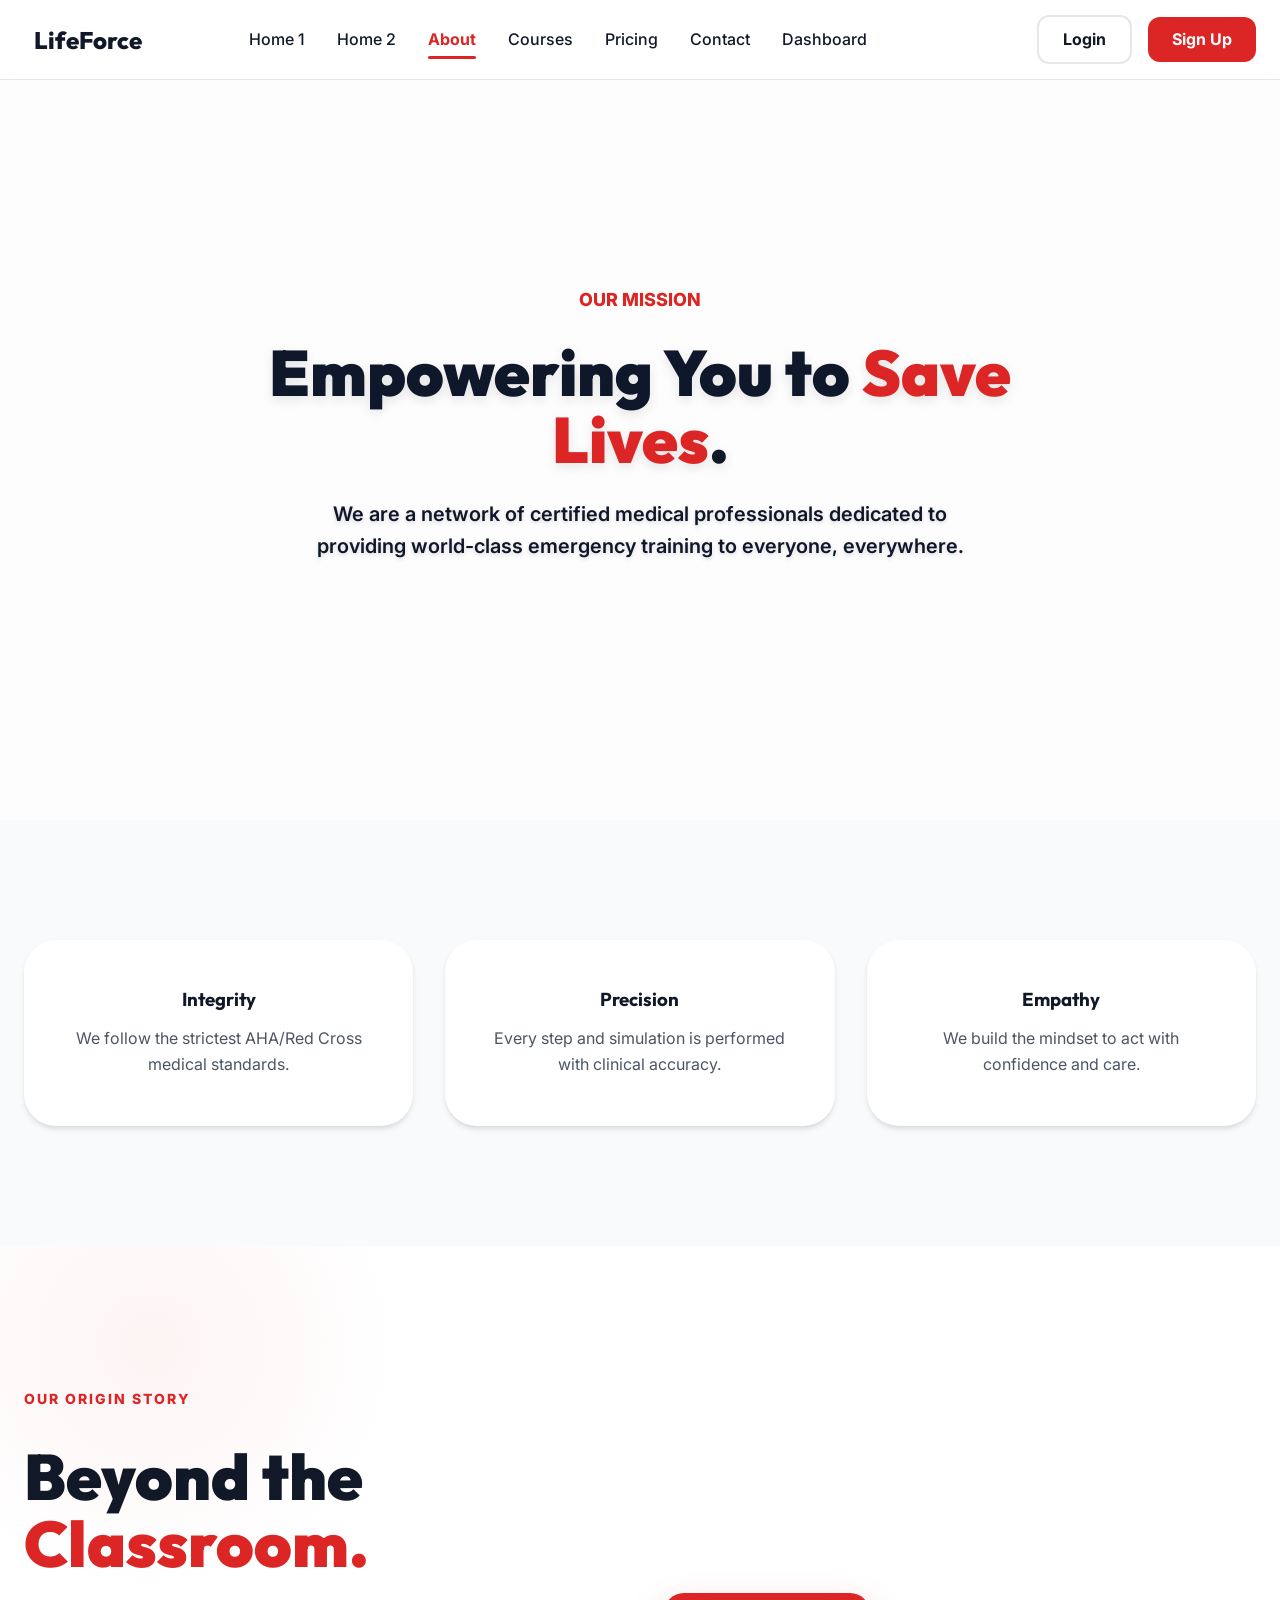
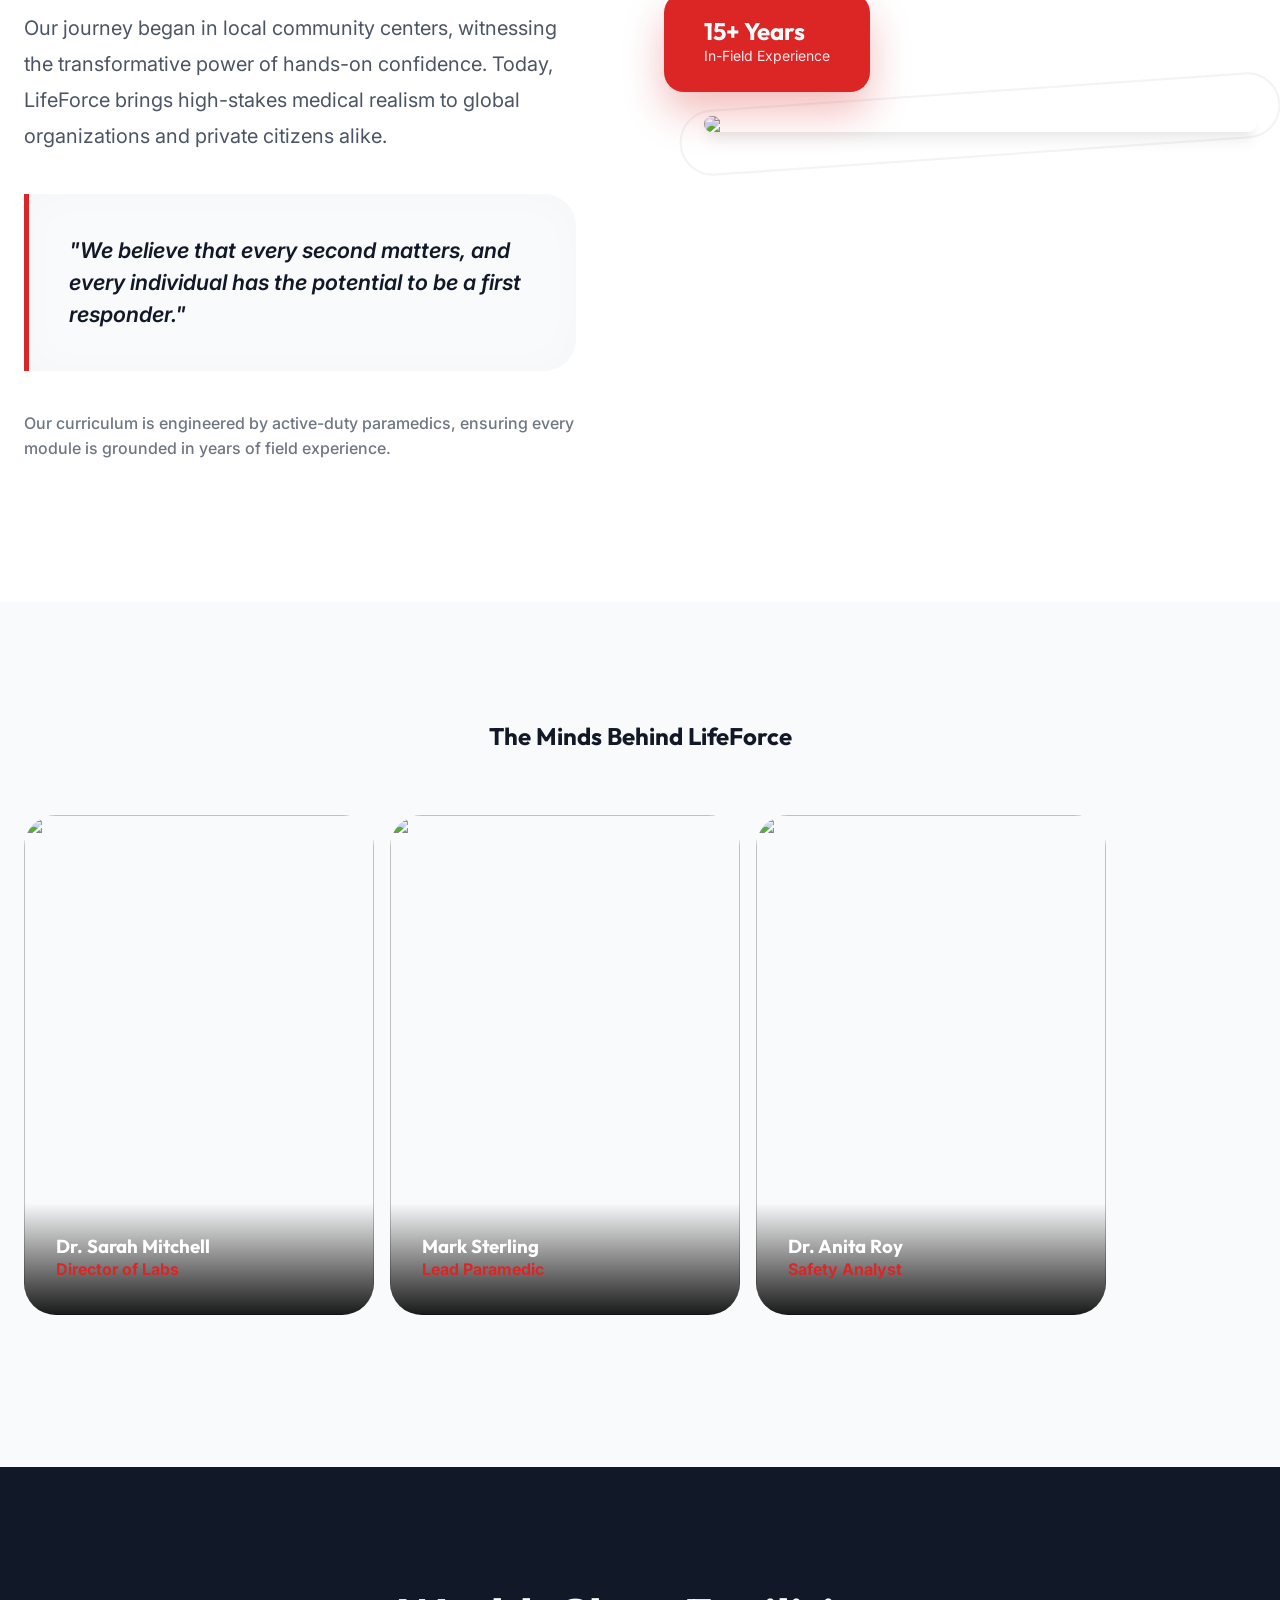
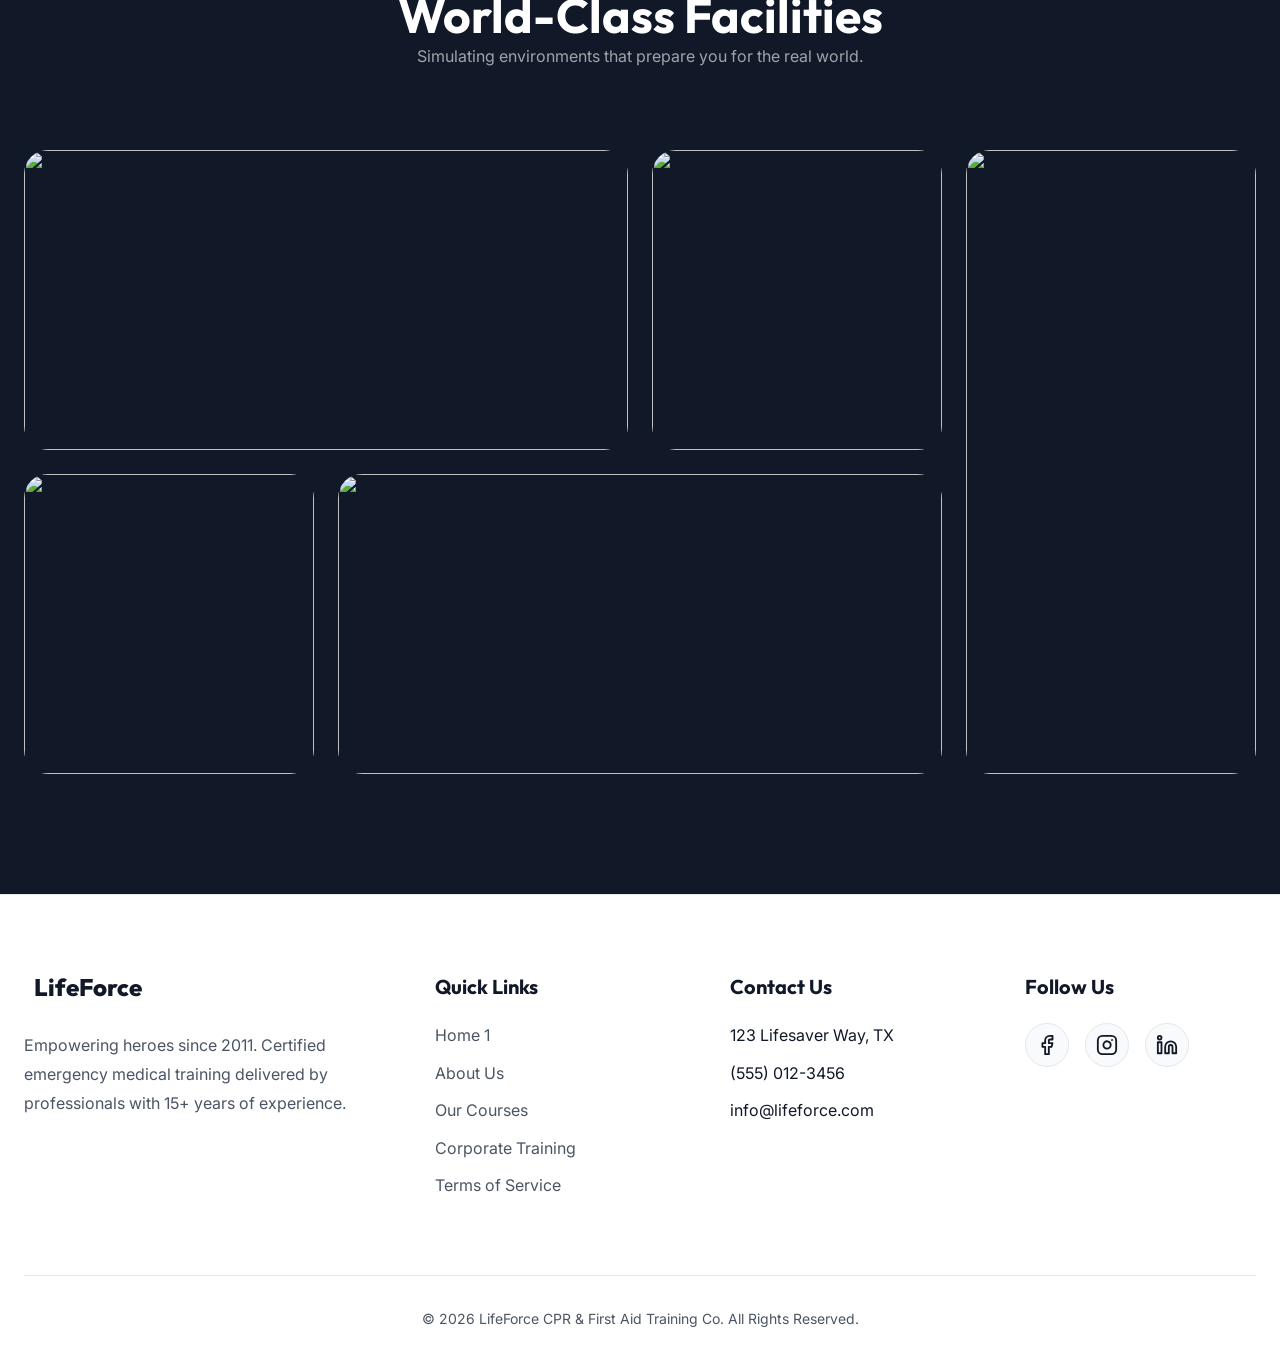
==== about.html @ 55107bcf "logo" ====
<!DOCTYPE html>
<html lang="en">

<head>
    <meta charset="UTF-8">
    <meta name="viewport" content="width=device-width, initial-scale=1.0">
    <title>About Us | LifeForce CPR & First Aid Training</title>
    <meta name="description"
        content="Learn about our mission to provide certified life-saving skills. Meet our professional instructors and explore our state-of-the-art facilities.">
    <link rel="stylesheet" href="style.css">
    <script src="https://unpkg.com/lucide@latest/dist/umd/lucide.js"></script>
</head>

<body>

    <!-- Header -->
    <header>
        <div class="container flex items-center justify-between" style="height: 100%;">
            <div class="logo"><i data-lucide="heart-pulse"></i><span>LifeForce</span></div>
            <nav>
                <ul>
                    <li><a href="index.html">Home 1</a></li>
                    <li><a href="home2.html">Home 2</a></li>
                    <li><a href="about.html" class="active">About</a></li>
                    <li><a href="courses.html">Courses</a></li>
                    <li><a href="pricing.html">Pricing</a></li>
                    <li><a href="contact.html">Contact</a></li>
                    <li><a href="dashboard.html">Dashboard</a></li>
                </ul>
            </nav>
            <div class="header-ctas">
                <button class="icon-btn" id="theme-toggle"><i data-lucide="sun" id="sun-icon"></i><i data-lucide="moon"
                        id="moon-icon" style="display:none;"></i></button>
                <button class="icon-btn" id="rtl-toggle"><i data-lucide="languages"></i></button>
                <a href="login.html" class="btn btn-secondary">Login</a>
                <a href="signup.html" class="btn btn-primary">Sign Up</a>
                <button class="mobile-nav-toggle" id="mobile-nav-toggle">
                    <i data-lucide="menu"></i>
                </button>
            </div>

            <!-- Mobile Navigation Menu -->
            <div class="menu-overlay" id="menu-overlay"></div>
            <div class="nav-menu" id="nav-menu">
                <div class="logo" style="margin-bottom: 2.5rem;">
                    <i data-lucide="heart-pulse"></i>
                    <span>LifeForce</span>
                </div>
                <ul>
                    <li><a href="index.html">Home 1</a></li>
                    <li><a href="home2.html">Home 2</a></li>
                    <li><a href="about.html" class="active">About</a></li>
                    <li><a href="courses.html">Courses</a></li>
                    <li><a href="pricing.html">Pricing</a></li>
                    <li><a href="contact.html">Contact</a></li>
                    <li><a href="dashboard.html">Dashboard</a></li>
                </ul>
                <div class="mobile-ctas">
                    <a href="login.html" class="btn btn-secondary">Login</a>
                    <a href="signup.html" class="btn btn-primary">Sign Up</a>
                </div>
            </div>
        </div>
    </header>

    <main>
        <!-- Section 1: Hero with Background -->
        <section class="hero" id="hero"
            style="background-image: url('https://images.unsplash.com/photo-1579684385127-1ef15d508118?q=80&w=1600&auto=format&fit=crop');">
            <div class="hero-overlay"></div>
            <div class="container">
                <div class="hero-content reveal-left">
                    <span style="color: var(--primary); font-weight: 800; font-size: 1.125rem;">OUR MISSION</span>
                    <h1 style="font-size: 4rem; margin: 1.5rem 0; font-weight: 900;">Empowering You to <span
                            style="color: var(--primary);">Save Lives</span>.</h1>
                    <p style="max-width: 700px; font-size: 1.25rem;">We are a network of certified medical professionals
                        dedicated to providing world-class emergency training to everyone, everywhere.</p>
                </div>
            </div>
        </section>

        <!-- Section 2: Floating Values -->
        <section class="about-values"
            style="padding: 120px 0; background: var(--bg-page); margin-top: -80px; position: relative; z-index: 20;">
            <div class="container reveal-pop">
                <div class="grid" style="grid-template-columns: repeat(3, 1fr); gap: 2rem;">
                    <div
                        style="background: var(--bg-card); padding: 3rem; border-radius: 32px; box-shadow: var(--shadow); text-align: center;">
                        <i data-lucide="shield-check" size="48"
                            style="color: var(--primary); margin-bottom: 1.5rem;"></i>
                        <h3>Integrity</h3>
                        <p style="color: var(--text-secondary); margin-top: 1rem;">We follow the strictest AHA/Red Cross
                            medical standards.</p>
                    </div>
                    <div
                        style="background: var(--bg-card); padding: 3rem; border-radius: 32px; box-shadow: var(--shadow); text-align: center;">
                        <i data-lucide="zap" size="48" style="color: var(--primary); margin-bottom: 1.5rem;"></i>
                        <h3>Precision</h3>
                        <p style="color: var(--text-secondary); margin-top: 1rem;">Every step and simulation is
                            performed with clinical accuracy.</p>
                    </div>
                    <div
                        style="background: var(--bg-card); padding: 3rem; border-radius: 32px; box-shadow: var(--shadow); text-align: center;">
                        <i data-lucide="heart" size="48" style="color: var(--primary); margin-bottom: 1.5rem;"></i>
                        <h3>Empathy</h3>
                        <p style="color: var(--text-secondary); margin-top: 1rem;">We build the mindset to act with
                            confidence and care.</p>
                    </div>
                </div>
            </div>
        </section>

        <!-- Section 3: Split Narrative -->
        <section class="narrative"
            style="padding: 140px 0; background: var(--bg-card); position: relative; overflow: hidden;">
            <!-- Subtle background depth element -->
            <div
                style="position: absolute; top: -150px; left: -100px; width: 500px; height: 500px; background: radial-gradient(circle, rgba(220, 38, 38, 0.05) 0%, transparent 70%); border-radius: 50%; z-index: 1;">
            </div>

            <div class="container" style="position: relative; z-index: 2;">
                <div class="grid items-center"
                    style="grid-template-columns: repeat(auto-fit, minmax(400px, 1fr)); gap: 8rem;">
                    <!-- Content Side -->
                    <div class="reveal-left">
                        <span
                            style="color: var(--primary); font-weight: 800; text-transform: uppercase; letter-spacing: 2px; font-size: 0.875rem;">Our
                            Origin Story</span>
                        <h2 style="font-size: 4rem; margin: 2rem 0; line-height: 1.05; font-weight: 900;">Beyond the
                            <br> <span style="color: var(--primary);">Classroom.</span>
                        </h2>
                        <p
                            style="font-size: 1.25rem; color: var(--text-secondary); margin-bottom: 2.5rem; line-height: 1.8;">
                            Our journey began in local community centers, witnessing the transformative power of
                            hands-on confidence. Today, LifeForce brings high-stakes medical realism to global
                            organizations and private citizens alike.</p>

                        <!-- Highlighted Statement -->
                        <div
                            style="border-left: 5px solid var(--primary); padding: 2.5rem; background: var(--bg-page); border-radius: 0 32px 32px 0; margin-bottom: 2.5rem; box-shadow: inset 0 0 40px rgba(0,0,0,0.02);">
                            <p
                                style="font-style: italic; font-size: 1.35rem; font-weight: 600; line-height: 1.5; color: var(--text-primary);">
                                "We believe that every second matters, and every individual has the potential to be a
                                first responder."</p>
                        </div>

                        <p style="color: var(--text-secondary); opacity: 0.8; font-weight: 500;">Our curriculum is
                            engineered by active-duty paramedics, ensuring every module is grounded in years of field
                            experience.</p>
                    </div>

                    <!-- Image Side -->
                    <div class="reveal-right" style="position: relative;">
                        <!-- Graphical depth element -->
                        <div
                            style="position: absolute; inset: -25px; border: 2px solid var(--border); border-radius: 50px; transform: rotate(-4deg); z-index: 1; opacity: 0.5;">
                        </div>
                        <div
                            style="position: relative; z-index: 2; border-radius: 40px; overflow: hidden; box-shadow: var(--shadow-lg);">
                            <img src="https://images.pexels.com/photos/33317473/pexels-photo-33317473.jpeg"
                                style="width: 100%; display: block; filter: saturate(1.1);">
                        </div>
                        <!-- Micro Interaction Element -->
                        <div style="position: absolute; bottom: 40px; left: -40px; background: var(--primary); color: white; padding: 1.5rem 2.5rem; border-radius: 20px; box-shadow: 0 20px 40px rgba(220, 38, 38, 0.3); z-index: 3;"
                            class="reveal-pop">
                            <h4 style="margin: 0; font-size: 1.5rem;">15+ Years</h4>
                            <p style="margin: 0; font-size: 0.875rem; opacity: 0.9;">In-Field Experience</p>
                        </div>
                    </div>
                </div>
            </div>
        </section>

        <!-- Section 4: Vertical Instructor Profile (Slide Layout) -->
        <section class="team-slide" style="padding: 120px 0; overflow: hidden; background: var(--bg-page);">
            <div class="container">
                <h2 style="margin-bottom: 4rem; text-align: center;">The Minds Behind LifeForce</h2>
                <div class="flex gap-4 reveal-pop"
                    style="overflow-x: auto; padding-bottom: 2rem; scroll-snap-type: x mandatory;">
                    <div
                        style="min-width: 350px; scroll-snap-align: start; position: relative; border-radius: 32px; overflow: hidden; height: 500px;">
                        <img src="https://images.pexels.com/photos/32160037/pexels-photo-32160037.jpeg"
                            style="width: 100%; height: 100%; object-fit: cover;">
                        <div
                            style="position: absolute; bottom: 0; width: 100%; padding: 2rem; background: linear-gradient(transparent, rgba(0,0,0,0.9)); color: white;">
                            <h3 style="margin: 0;">Dr. Sarah Mitchell</h3>
                            <p style="color: var(--primary); font-weight: 700;">Director of Labs</p>
                        </div>
                    </div>
                    <div
                        style="min-width: 350px; scroll-snap-align: start; position: relative; border-radius: 32px; overflow: hidden; height: 500px;">
                        <img src="https://images.unsplash.com/photo-1594824476967-48c8b964273f?q=80&w=600&auto=format&fit=crop"
                            style="width: 100%; height: 100%; object-fit: cover;">
                        <div
                            style="position: absolute; bottom: 0; width: 100%; padding: 2rem; background: linear-gradient(transparent, rgba(0,0,0,0.9)); color: white;">
                            <h3 style="margin: 0;">Mark Sterling</h3>
                            <p style="color: var(--primary); font-weight: 700;">Lead Paramedic</p>
                        </div>
                    </div>
                    <div
                        style="min-width: 350px; scroll-snap-align: start; position: relative; border-radius: 32px; overflow: hidden; height: 500px;">
                        <img src="https://images.pexels.com/photos/36665076/pexels-photo-36665076.jpeg"
                            style="width: 100%; height: 100%; object-fit: cover;">
                        <div
                            style="position: absolute; bottom: 0; width: 100%; padding: 2rem; background: linear-gradient(transparent, rgba(0,0,0,0.9)); color: white;">
                            <h3 style="margin: 0;">Dr. Anita Roy</h3>
                            <p style="color: var(--primary); font-weight: 700;">Safety Analyst</p>
                        </div>
                    </div>
                </div>
            </div>
        </section>

        <!-- Section 5: Mosaic Facility Layout -->
        <section class="mosaic-gallery" style="background: var(--bg-dark); color: white; padding: 120px 0;">
            <div class="container reveal">
                <div style="text-align: center; margin-bottom: 5rem;">
                    <h2 style="font-size: 3rem;">World-Class Facilities</h2>
                    <p style="opacity: 0.6;">Simulating environments that prepare you for the real world.</p>
                </div>
                <div
                    style="display: grid; grid-template-columns: repeat(4, 1fr); grid-template-rows: repeat(2, 300px); gap: 1.5rem;">
                    <div class="reveal-left" style="grid-column: span 2; border-radius: 24px; overflow: hidden;"><img
                            src="https://images.pexels.com/photos/8460235/pexels-photo-8460235.jpeg"
                            style="width:100%; height:100%; object-fit: cover;"></div>
                    <div class="reveal-pop" style="border-radius: 24px; overflow: hidden;"><img
                            src="https://images.unsplash.com/photo-1516549655169-df83a0774514?q=80&w=400&auto=format&fit=crop"
                            style="width:100%; height:100%; object-fit: cover;"></div>
                    <div class="reveal-right" style="grid-row: span 2; border-radius: 24px; overflow: hidden;"><img
                            src="https://images.unsplash.com/photo-1519491050282-cf00c82424b4?q=80&w=600&auto=format&fit=crop"
                            style="width:100%; height:100%; object-fit: cover;"></div>
                    <div class="reveal-pop" style="border-radius: 24px; overflow: hidden;"><img
                            src="https://images.pexels.com/photos/8943274/pexels-photo-8943274.jpeg"
                            style="width:100%; height:100%; object-fit: cover;"></div>
                    <div class="reveal-left" style="grid-column: span 2; border-radius: 24px; overflow: hidden;"><img
                            src="https://images.unsplash.com/photo-1486406146926-c627a92ad1ab?q=80&w=800&auto=format&fit=crop"
                            style="width:100%; height:100%; object-fit: cover;"></div>
                </div>
            </div>
        </section>
    </main>

    <footer class="site-footer">
        <div class="container">
            <div class="footer-grid">
                <!-- Company Info -->
                <div class="footer-col">
                    <div class="logo" style="margin-bottom: 2rem;">
                        <i data-lucide="heart-pulse"></i>
                        <span>LifeForce</span>
                    </div>
                    <p style="color: var(--text-secondary); line-height: 1.8;">
                        Empowering heroes since 2011. Certified emergency medical training delivered by professionals
                        with 15+ years of experience.
                    </p>
                </div>
                <!-- Quick Links -->
                <div class="footer-col">
                    <h4>Quick Links</h4>
                    <ul class="footer-links">
                        <li><a href="index.html">Home 1</a></li>
                        <li><a href="about.html">About Us</a></li>
                        <li><a href="courses.html">Our Courses</a></li>
                        <li><a href="pricing.html">Corporate Training</a></li>
                        <li><a href="contact.html">Terms of Service</a></li>
                    </ul>
                </div>
                <!-- Contact Details -->
                <div class="footer-col">
                    <h4>Contact Us</h4>
                    <ul class="footer-links" style="pointer-events: none;">
                        <li class="flex items-center gap-2"><i data-lucide="map-pin" size="18"
                                style="color: var(--primary);"></i> 123 Lifesaver Way, TX</li>
                        <li class="flex items-center gap-2"><i data-lucide="phone" size="18"
                                style="color: var(--primary);"></i> (555) 012-3456</li>
                        <li class="flex items-center gap-2"><i data-lucide="mail" size="18"
                                style="color: var(--primary);"></i> info@lifeforce.com</li>
                    </ul>
                </div>
                <!-- Social Icons -->
                <div class="footer-col">
                    <h4>Follow Us</h4>
                    <div class="social-icons">
                        <a href="#" target="_blank">
                            <svg width="20" height="20" viewBox="0 0 24 24" fill="none" stroke="currentColor"
                                stroke-width="2" stroke-linecap="round" stroke-linejoin="round">
                                <path d="M18 2h-3a5 5 0 0 0-5 5v3H7v4h3v8h4v-8h3l1-4h-4V7a1 1 0 0 1 1-1h3z"></path>
                            </svg>
                        </a>

                        <a href="#" target="_blank">
                            <svg width="20" height="20" viewBox="0 0 24 24" fill="none" stroke="currentColor"
                                stroke-width="2" stroke-linecap="round" stroke-linejoin="round">
                                <rect x="2" y="2" width="20" height="20" rx="5" ry="5"></rect>
                                <path d="M16 11.37A4 4 0 1 1 12.63 8 4 4 0 0 1 16 11.37z"></path>
                                <line x1="17.5" y1="6.5" x2="17.51" y2="6.5"></line>
                            </svg>
                        </a>
                        <a href="#" target="_blank">
                            <svg width="20" height="20" viewBox="0 0 24 24" fill="none" stroke="currentColor"
                                stroke-width="2" stroke-linecap="round" stroke-linejoin="round">
                                <path
                                    d="M16 8a6 6 0 0 1 6 6v7h-4v-7a2 2 0 0 0-2-2 2 2 0 0 0-2 2v7h-4v-7a6 6 0 0 1 6-6z">
                                </path>
                                <rect x="2" y="9" width="4" height="12"></rect>
                                <circle cx="4" cy="4" r="2"></circle>
                            </svg>
                        </a>
                    </div>
                </div>
            </div>
            <div class="footer-bottom">
                <p>&copy; 2026 LifeForce CPR & First Aid Training Co. All Rights Reserved.</p>
            </div>
        </div>
    </footer>

    <button class="back-to-top" id="backToTop">
        <i data-lucide="chevron-up"></i>
    </button>

    <script src="script.js"></script>
    <script>lucide.createIcons();</script>
</body>

</html>
---- style.css ----
@import url('https://fonts.googleapis.com/css2?family=Inter:wght@400;500;600;700&family=Outfit:wght@500;600;700&display=swap');

:root {
    --primary: #DC2626; /* Emergency Red */
    --primary-hover: #B91C1C;
    --secondary: #1F2937; /* Dark Grey */
    --accent: #2563EB; /* Blue */
    --bg-light: #F9FAFB;
    --bg-dark: #111827;
    --card-light: #FFFFFF;
    --card-dark: #1F2937;
    --text-primary-light: #111827;
    --text-primary-dark: #F9FAFB;
    --text-secondary-light: #4B5563;
    --text-secondary-dark: #9CA3AF;
    --border-light: #E5E7EB;
    --glass: rgba(255, 255, 255, 0.7);
    --glass-dark: rgba(17, 24, 39, 0.8);
    --transition-fast: 0.2s cubic-bezier(0.4, 0, 0.2, 1);
    --transition-slow: 0.5s cubic-bezier(0.4, 0, 0.2, 1);
    --shadow: 0 4px 6px -1px rgba(0, 0, 0, 0.1), 0 2px 4px -1px rgba(0, 0, 0, 0.06);
    --shadow-lg: 0 10px 15px -3px rgba(0, 0, 0, 0.1), 0 4px 6px -2px rgba(0, 0, 0, 0.05);
    --text-primary: #111827;
    --text-secondary: #4B5563;
    --bg-page: #F9FAFB;
    --bg-card: #FFFFFF;
    --border: #E5E7EB;
    /* Hero Adaptive */
    --hero-overlay: rgba(255, 255, 255, 0.65);
    --hero-text: #0F172A;
    --hero-bg: url('https://images.pexels.com/photos/8943271/pexels-photo-8943271.jpeg');
}

body.dark-mode {
    --text-primary: #F9FAFB;
    --text-secondary: #9CA3AF;
    --bg-page: #111827;
    --bg-card: #1F2937;
    --border: #374151;
    --hero-overlay: rgba(0, 0, 0, 0.72);
    --hero-text: #F9FAFB;
    --hero-bg: url('https://images.unsplash.com/photo-1516549119106-f6424356075c?q=80&w=1600&auto=format&fit=crop');
}

* {
    margin: 0;
    padding: 0;
    box-sizing: border-box;
}

html {
    scroll-behavior: smooth;
    width: 100%;
}

html, body {
    margin: 0;
    padding: 0;
    overflow-x: hidden;
    position: relative;
    max-width: 100%;
}

body {
    font-family: 'Inter', sans-serif;
    line-height: 1.6;
    background-color: var(--bg-page);
    color: var(--text-primary);
    transition: background-color var(--transition-fast), color var(--transition-fast);
}

img, video, iframe {
    max-width: 100%;
    height: auto;
    display: block;
}

body.rtl {
    direction: rtl;
}

h1, h2, h3, h4, h5, h6 {
    font-family: 'Outfit', sans-serif;
    font-weight: 700;
    line-height: 1.2;
}

/* --- Layout Utils --- */
.container {
    max-width: 1280px;
    margin: 0 auto;
    padding: 0 1.5rem;
    width: 100%;
    box-sizing: border-box;
}

.flex { 
    display: flex; 
    flex-wrap: wrap;
}

.flex-column {
    display: flex;
    flex-direction: column;
}

.items-center { align-items: center; }
.justify-center { justify-content: center; }
.justify-between { justify-content: space-between; }
.grid { display: grid; }
.gap-4 { gap: 1rem; }
.gap-8 { gap: 2rem; }

@media (max-width: 768px) {
    .flex {
        flex-direction: column;
    }
    
    .flex > * {
        width: 100% !important;
    }
}

/* --- Components --- */

/* Header */
header {
    border-bottom: 1px solid var(--border-light);
    height: 70px;
    width: 100%;
    background: var(--glass);
    backdrop-filter: blur(12px);
    position: fixed;
    top: 0;
    z-index: 1000;
}

body.dark-mode header {
    background: var(--glass-dark);
    border-bottom: 1px solid var(--border-dark);
}

header .container {
    height: 100%;
    display: flex !important;
    flex-direction: row !important;
    flex-wrap: nowrap !important;
    align-items: center;
    justify-content: space-between;
}

.header-ctas {
    display: flex !important;
    flex-direction: row !important;
    flex-wrap: nowrap !important;
    align-items: center;
    gap: 0.75rem;
}

.logo {
    display: flex;
    align-items: center;
    gap: 0.65rem;
    font-family: 'Outfit', sans-serif;
    font-weight: 800;
    font-size: 1.5rem;
    text-decoration: none;
    line-height: 1;
    color: var(--text-primary);
    transition: transform 0.3s ease;
}

.logo i {
    color: var(--primary);
    flex-shrink: 0;
}

.logo:hover {
    transform: scale(1.02);
}

.icon-btn {
    padding: 0.4rem;
    flex-shrink: 0;
}

@media (max-width: 400px) {
    .logo { font-size: 1rem; }
    .header-ctas { gap: 0.4rem; }
    header .container { padding: 0 0.75rem; }
}

@media (min-width: 1024px) {
    header { height: 80px; }
    .logo { font-size: 1.5rem; }
    .header-ctas { gap: 1.5rem; }
}

nav ul {
    list-style: none;
    display: flex;
    gap: 2rem;
}

nav ul li a {
    text-decoration: none;
    color: inherit;
    font-weight: 500;
    transition: color var(--transition-fast);
    padding: 0.5rem 0;
    position: relative;
}

nav ul li a:hover {
    color: var(--primary);
}

nav ul li a.active {
    color: var(--primary);
    font-weight: 700;
}

nav ul li a.active::after {
    content: '';
    position: absolute;
    bottom: -2px;
    left: 0;
    width: 100%;
    height: 3px;
    background: var(--primary);
    border-radius: 50px;
}

.header-ctas {
    display: flex;
    gap: 1rem;
    align-items: center;
}

.btn {
    padding: 0.6rem 1.5rem;
    border-radius: 12px;
    font-weight: 700;
    cursor: pointer;
    transition: all var(--transition-slow);
    text-decoration: none;
    display: inline-flex;
    align-items: center;
    justify-content: center;
    gap: 0.5rem;
    border: none;
    outline: none;
}

.btn-primary {
    background-color: var(--primary);
    color: white;
}

.btn-primary:hover {
    background-color: var(--primary-hover);
    transform: scale(1.06) translateY(-4px);
    box-shadow: 0 12px 24px -10px rgba(220, 38, 38, 0.4);
}

.btn-secondary {
    background-color: transparent;
    border: 2px solid var(--border);
    color: var(--text-primary);
}

.btn-secondary:hover {
    background-color: var(--border);
    transform: scale(1.06) translateY(-4px);
    box-shadow: var(--shadow-lg);
}

.btn-white {
    background-color: white;
    color: var(--primary);
    border: none;
}

.btn-white:hover {
    background-color: #F8FAFC; /* Slightly off-white for depth */
    transform: scale(1.06) translateY(-4px);
    box-shadow: 0 10px 20px -5px rgba(255, 255, 255, 0.2);
}

body.dark-mode .btn-secondary {
    border-color: var(--border);
}

body.dark-mode .btn-secondary:hover {
    background-color: var(--border);
}

.icon-btn {
    background: none;
    border: none;
    cursor: pointer;
    color: inherit;
    padding: 0.5rem;
    border-radius: 50%;
    display: flex;
    align-items: center;
    justify-content: center;
    transition: background-color var(--transition-fast);
}

.icon-btn:hover {
    background: var(--border-light);
}

body.dark-mode .icon-btn:hover {
    background: var(--border-dark);
}

/* Animations Logic classes */
/* Global Animations */

@keyframes slideInLeft {
    from { opacity: 0; transform: translateX(-50px); }
    to { opacity: 1; transform: translateX(0); }
}

@keyframes slideInRight {
    from { opacity: 0; transform: translateX(50px); }
    to { opacity: 1; transform: translateX(0); }
}

@keyframes popUp {
    from { opacity: 0; transform: scale(0.8); }
    to { opacity: 1; transform: scale(1); }
}

@keyframes fadeIn {
    from { opacity: 0; }
    to { opacity: 1; }
}

.reveal {
    opacity: 0;
    transform: translateY(30px);
    transition: all 0.8s ease;
}

.reveal.active {
    opacity: 1;
    transform: translateY(0);
}

/* Common Components Theme-Aware */
.feature-card, .program-card, .pricing-card, .testimonial-card {
    background: var(--bg-card);
    color: var(--text-primary);
    border: 1px solid var(--border);
    transition: all var(--transition-fast);
}

.narrative, .features, .programs, .catalog, .contact-with-steps {
    background: var(--bg-page);
}

.reveal-pop {
    opacity: 0;
    transform: scale(0.8);
    transition: all 0.8s cubic-bezier(0.175, 0.885, 0.32, 1.275);
}

.reveal-pop.active {
    opacity: 1;
    transform: scale(1);
}

.reveal-left {
    opacity: 0;
    transform: translateX(-50px);
    transition: all 0.8s ease;
}

.reveal-left.active {
    opacity: 1;
    transform: translateX(0);
}

.reveal-right {
    opacity: 0;
    transform: translateX(50px);
    transition: all 0.8s ease;
}

.reveal-right.active {
    opacity: 1;
    transform: translateX(0);
}

.reveal-up {
    opacity: 0;
    transform: translateY(100px);
    transition: all 1s cubic-bezier(0.2, 0.8, 0.2, 1);
}

.reveal-up.active {
    opacity: 1;
    transform: translateY(0);
}

.reveal-blur {
    opacity: 0;
    filter: blur(15px);
    transform: scale(0.95);
    transition: all 1s ease-out;
}

.reveal-blur.active {
    opacity: 1;
    filter: blur(0);
    transform: scale(1);
}

.reveal-zoom-out {
    opacity: 0;
    transform: scale(1.15);
    transition: all 1.2s cubic-bezier(0.2, 0.8, 0.2, 1);
}

.reveal-zoom-out.active {
    opacity: 1;
    transform: scale(1);
}

.fade-in {
    opacity: 0;
    transition: opacity 1.2s ease-in-out;
}

.fade-in.active {
    opacity: 1;
}

/* --- Footer --- */
.site-footer {
    background: var(--bg-card);
    border-top: 1px solid var(--border);
    padding: 80px 0 40px;
    color: var(--text-primary);
}

body.dark-mode .site-footer {
    background: var(--bg-page);
}

.footer-grid {
    display: grid;
    grid-template-columns: 1.5fr 1fr 1fr 1fr;
    gap: 4rem;
    margin-bottom: 4rem;
}

.footer-col h4 {
    margin-bottom: 1.5rem;
    font-size: 1.25rem;
}

.footer-links {
    list-style: none;
}

.footer-links li {
    margin-bottom: 0.75rem;
}

.footer-links a {
    color: var(--text-secondary);
    text-decoration: none;
    transition: color var(--transition-fast);
}

.footer-links a:hover {
    color: var(--primary);
}

.social-icons {
    display: flex;
    gap: 1rem;
}

.social-icons a {
    width: 44px;
    height: 44px;
    background: var(--bg-page);
    color: var(--text-primary);
    border-radius: 50%;
    display: flex;
    align-items: center;
    justify-content: center;
    border: 1px solid var(--border);
    transition: all var(--transition-fast);
}

.social-icons a {
    width: 44px;
    height: 44px;
    background: var(--bg-page);
    color: var(--text-primary);
    border-radius: 50%;
    display: flex;
    align-items: center;
    justify-content: center;
    border: 1px solid var(--border);
    transition: all var(--transition-fast);
}

body.dark-mode .social-icons a {
    background: rgba(255, 255, 255, 0.05); /* Ensure visibility on dark backgrounds */
    border-color: rgba(255, 255, 255, 0.1);
    color: #F9FAFB;
}

.social-icons a:hover {
    background: var(--primary) !important;
    color: #FFFFFF !important;
    transform: translateY(-3px);
    border-color: var(--primary) !important;
}

/* Force Lucide SVG properties */
.social-icons a i, 
.social-icons a svg {
    width: 22px !important;
    height: 22px !important;
    display: block !important;
    stroke: currentColor !important;
    stroke-width: 2px !important;
}

.footer-bottom {
    text-align: center;
    padding-top: 2rem;
    border-top: 1px solid var(--border);
    color: var(--text-secondary);
    font-size: 0.875rem;
}

@media (max-width: 1024px) {
    .footer-grid {
        grid-template-columns: 1fr 1fr;
        gap: 2rem;
    }
}

@media (max-width: 768px) {
    .footer-grid {
        grid-template-columns: 1fr;
    }
}

/* Sections */
section {
    padding: 100px 0;
}

/* --- Hero --- */
.hero {
    height: 100vh;
    display: flex;
    align-items: center;
    background-size: cover;
    background-position: center;
    position: relative;
    padding-top: 80px;
    color: var(--hero-text);
    transition: color 0.5s ease;
}

.hero-compact {
    height: 60vh;
    min-height: 450px;
}

.pricing-stack {
    display: grid;
    grid-template-columns: repeat(3, 1fr);
    gap: 3rem;
    align-items: stretch;
}

.pricing-row {
    background: var(--bg-card);
    padding: 4rem 2.5rem;
    border-radius: 40px;
    border: 1.5px solid var(--border);
    display: flex;
    flex-direction: column;
    text-align: center;
    justify-content: space-between;
    transition: all var(--transition-fast);
    position: relative;
}

.pricing-row:hover {
    border-color: var(--primary);
    transform: translateY(-12px);
    box-shadow: 0 30px 60px -15px rgba(0,0,0,0.1);
}

.pricing-row.popular {
    border: 2px solid var(--primary);
    background: var(--bg-card);
    box-shadow: 0 25px 50px -12px rgba(220, 38, 38, 0.12);
    transform: scale(1.05);
    z-index: 10;
}

@media (max-width: 1024px) {
    .pricing-stack {
        grid-template-columns: 1fr;
        max-width: 500px;
        margin: 0 auto;
    }
    
    .pricing-row.popular {
        transform: scale(1);
    }
}

/* Contact Page Specifics */
.contact-card {
    transition: all 0.4s cubic-bezier(0.175, 0.885, 0.32, 1.275);
}
.contact-card:hover {
    transform: translateY(-10px);
    border-color: var(--primary);
    box-shadow: 0 25px 45px -15px rgba(0,0,0,0.1);
}

.social-icon-link:hover {
    color: var(--primary) !important;
    transform: scale(1.35) rotate(5deg);
}

/* Accordion Component */
.accordion-item {
    background: rgba(255, 255, 255, 0.05);
    border-radius: 16px;
    border: 1px solid rgba(255, 255, 255, 0.1);
    transition: all 0.3s ease;
}

.accordion-header {
    padding: 2rem;
    cursor: pointer;
    display: flex;
    justify-content: space-between;
    align-items: center;
}

.accordion-content {
    max-height: 0;
    overflow: hidden;
    padding: 0 2rem;
    opacity: 0;
    transition: all 0.4s cubic-bezier(0.4, 0, 0.2, 1);
}

.accordion-item.active {
    background: rgba(255, 255, 255, 0.08);
    border-color: rgba(255, 255, 255, 0.2);
}

.accordion-item.active .accordion-content {
    max-height: 300px;
    padding-bottom: 2rem;
    opacity: 1;
}

.accordion-item .lucide {
    transition: transform 0.4s ease, color 0.4s ease;
}

.accordion-item.active .lucide {
    transform: rotate(180deg);
    color: var(--primary);
}

.hero-overlay {
    position: absolute;
    top: 0;
    left: 0;
    width: 100%;
    height: 100%;
    background: var(--hero-overlay);
    transition: background 0.5s ease;
}

/* Back to Top */
.back-to-top {
    position: fixed;
    bottom: 2rem;
    right: 2rem;
    width: 50px;
    height: 50px;
    background: var(--primary);
    color: white;
    border-radius: 50%;
    display: flex;
    align-items: center;
    justify-content: center;
    cursor: pointer;
    z-index: 1000;
    opacity: 0;
    visibility: hidden;
    transition: all 0.4s cubic-bezier(0.4, 0, 0.2, 1);
    box-shadow: 0 4px 15px rgba(220, 38, 38, 0.3);
    border: none;
    outline: none;
}

.back-to-top.active {
    opacity: 1;
    visibility: visible;
    transform: translateY(0);
}

.back-to-top:hover {
    background: var(--primary-hover);
    transform: translateY(-5px);
    box-shadow: 0 8px 25px rgba(220, 38, 38, 0.4);
}

.hero-content {
    position: relative;
    z-index: 10;
    max-width: 850px;
    margin: 0 auto;
    text-align: center;
}

.hero-content p {
    margin-left: auto;
    margin-right: auto;
}

.hero .flex {
    justify-content: center;
}

.hero h1 {
    font-size: 4.5rem;
    font-weight: 900;
    margin-bottom: 1.5rem;
    line-height: 1.05;
    text-shadow: 0 4px 12px rgba(0, 0, 0, 0.1);
}

.hero p {
    font-size: 1.25rem;
    font-weight: 600;
    margin-bottom: 2rem;
    color: var(--hero-text);
    text-shadow: 0 2px 4px rgba(0, 0, 0, 0.15);
    line-height: 1.6;
}

/* Theme Overrides & Global Readability */
body.dark-mode .program-card, 
body.dark-mode .course-mini, 
body.dark-mode .stat-card,
body.dark-mode .auth-card {
    background: var(--bg-card);
    border-color: var(--border);
}

body.dark-mode input, 
body.dark-mode textarea, 
body.dark-mode select {
    background: rgba(255, 255, 255, 0.05) !important;
    color: white !important;
    border-color: var(--border) !important;
}

body.dark-mode h1, 
body.dark-mode h2, 
body.dark-mode h3, 
body.dark-mode h4, 
body.dark-mode h5, 
body.dark-mode h6 {
    color: var(--text-primary);
}

body.dark-mode p {
    color: var(--text-secondary);
}

/* Fix for light-colored badges in dark mode */
body.dark-mode [style*="background: #D1FAE5"],
body.dark-mode [style*="background: #DBEAFE"],
body.dark-mode [style*="background: #FEE2E2"] {
    background: rgba(255, 255, 255, 0.1) !important;
}

body.dark-mode [style*="color: #059669"] { color: #34D399 !important; }
body.dark-mode [style*="color: #2563EB"] { color: #60A5FA !important; }
body.dark-mode [style*="color: #DC2626"] { color: #F87171 !important; }

/* Dashboard Sidebar Fix */
body.dark-mode .sidebar {
    background: #0F172A;
}

/* Hamburger Menu Styles */
.nav-menu, .menu-overlay {
    display: none;
}

.mobile-nav-toggle {
    display: none;
    background: none;
    border: none;
    cursor: pointer;
    color: var(--text-primary);
    padding: 0.5rem;
    z-index: 2200;
}

@media (max-width: 1100px) {
    nav ul {
        display: none;
    }

    .mobile-nav-toggle {
        display: flex;
        order: 3;
    }

    header .btn {
        display: none;
    }

    /* Mobile Overlay Menu */
    .nav-menu {
        position: fixed;
        top: 0;
        right: -100%;
        width: 320px;
        height: 100vh;
        background: var(--bg-card);
        z-index: 2000;
        padding: 100px 2.5rem 3rem;
        display: flex;
        flex-direction: column;
        gap: 1.5rem;
        transition: right 0.4s cubic-bezier(0.4, 0, 0.2, 1);
        box-shadow: -10px 0 30px rgba(0,0,0,0.1);
        border-left: 1px solid var(--border);
    }

    .nav-menu.active {
        right: 0;
    }

    .nav-menu ul {
        display: flex;
        flex-direction: column;
        gap: 1.5rem;
    }

    .nav-menu li a {
        font-size: 1.25rem;
        font-weight: 600;
        color: var(--text-primary);
        display: block;
        padding: 0.5rem 0;
    }

    .nav-menu .mobile-ctas {
        margin-top: 2rem;
        border-top: 1px solid var(--border);
        padding-top: 2rem;
        display: flex;
        flex-direction: column;
        gap: 1rem;
    }

    .nav-menu .mobile-ctas .btn {
        display: flex;
        width: 100%;
        justify-content: center;
        padding: 1rem;
    }

    /* Menu Overlay */
    .menu-overlay {
        position: fixed;
        inset: 0;
        background: rgba(0,0,0,0.5);
        backdrop-filter: blur(4px);
        z-index: 1500;
        opacity: 0;
        visibility: hidden;
        transition: all 0.3s ease;
    }

    .menu-overlay.active {
        opacity: 1;
        visibility: visible;
    }
}

/* Unified Response Grid & Layout */
.grid {
    display: grid;
}

section {
    width: 100%;
    max-width: 100vw;
    box-sizing: border-box;
}

@media (max-width: 1100px) {
    .container {
        padding: 0 1.5rem;
    }
}

@media (max-width: 768px) {
    .grid {
        grid-template-columns: 1fr !important;
        gap: 1.5rem !important;
    }
    
    .container {
        padding: 0 1.25rem;
    }
    
    section {
        padding: 60px 0 !important;
    }
}

@media (max-width: 480px) {
    .container {
        padding: 0 1rem;
    }
}

/* Responsive Fixes */
@media (max-width: 1024px) {
    .hero h1 { font-size: 3rem; }
}

@media (max-width: 768px) {
    .hero h1 { font-size: 2.5rem; }
    .hero-content { text-align: center; margin: 0 auto; }
}
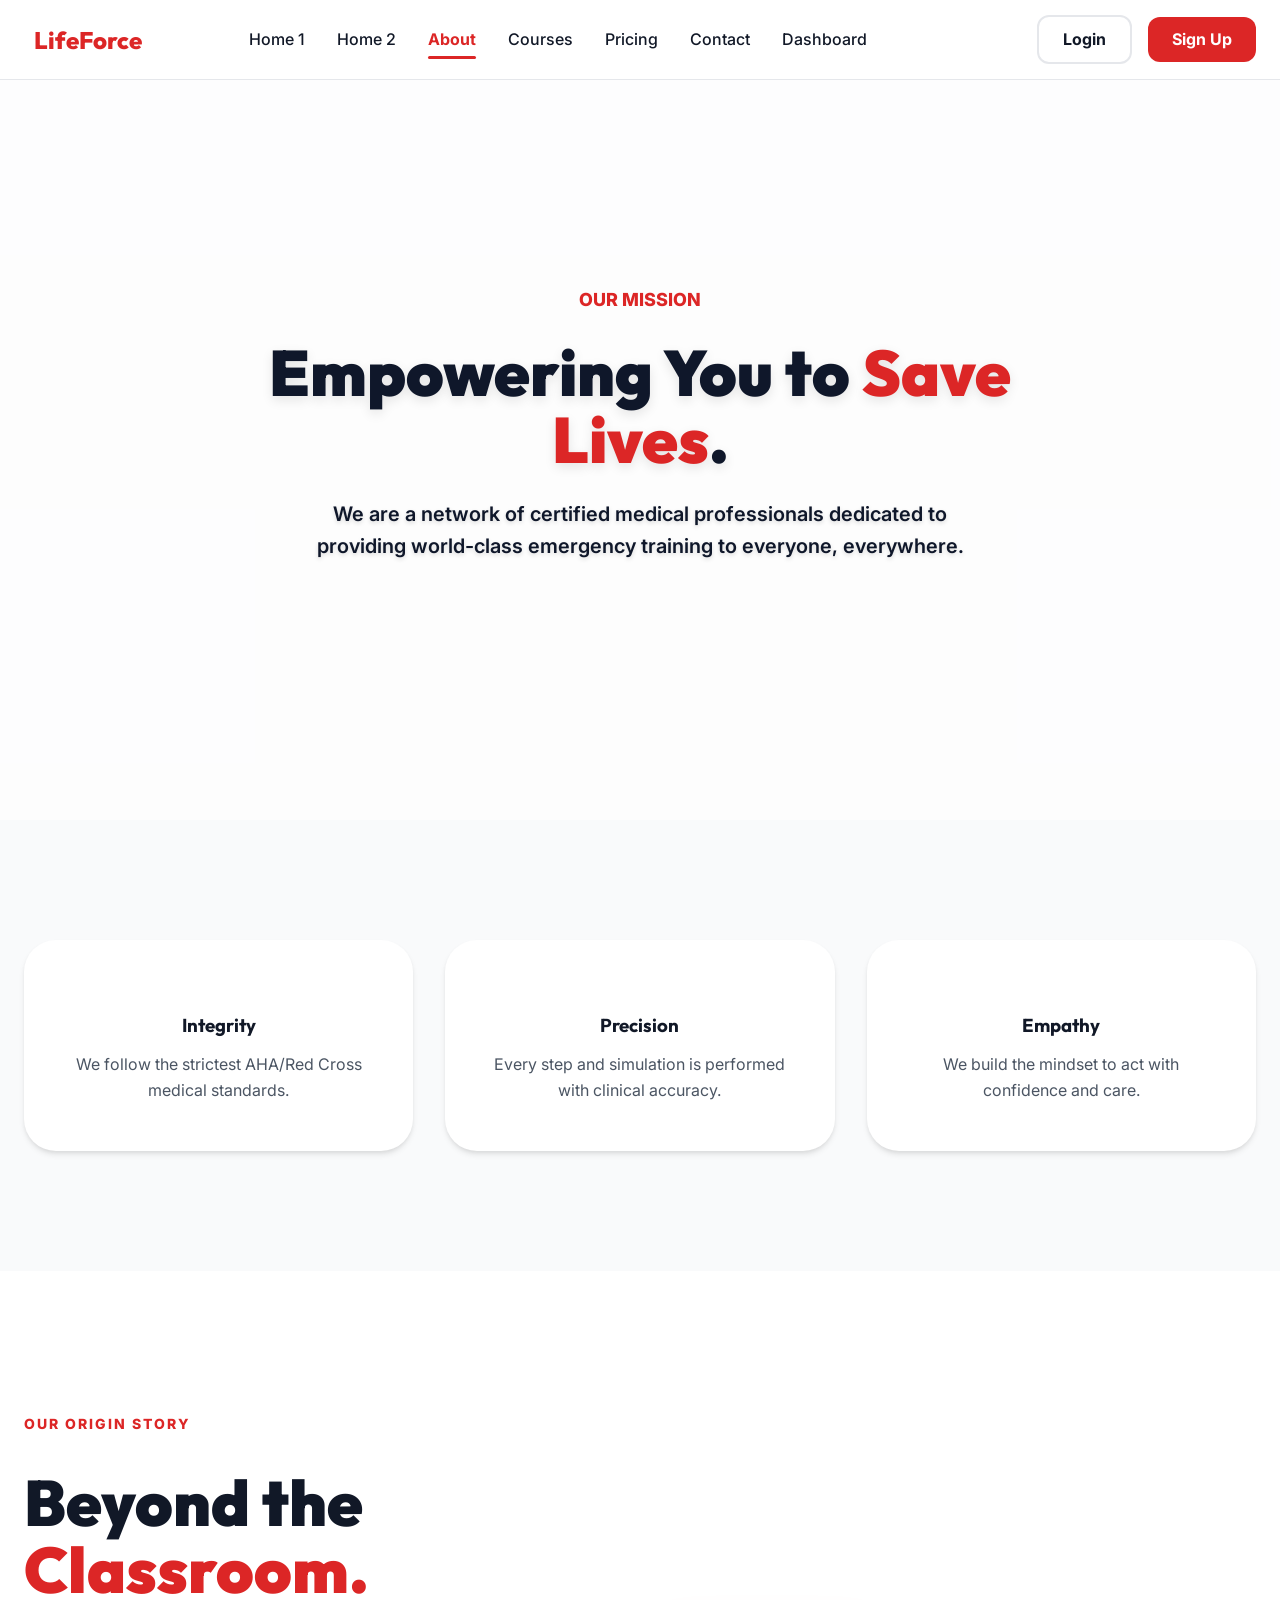
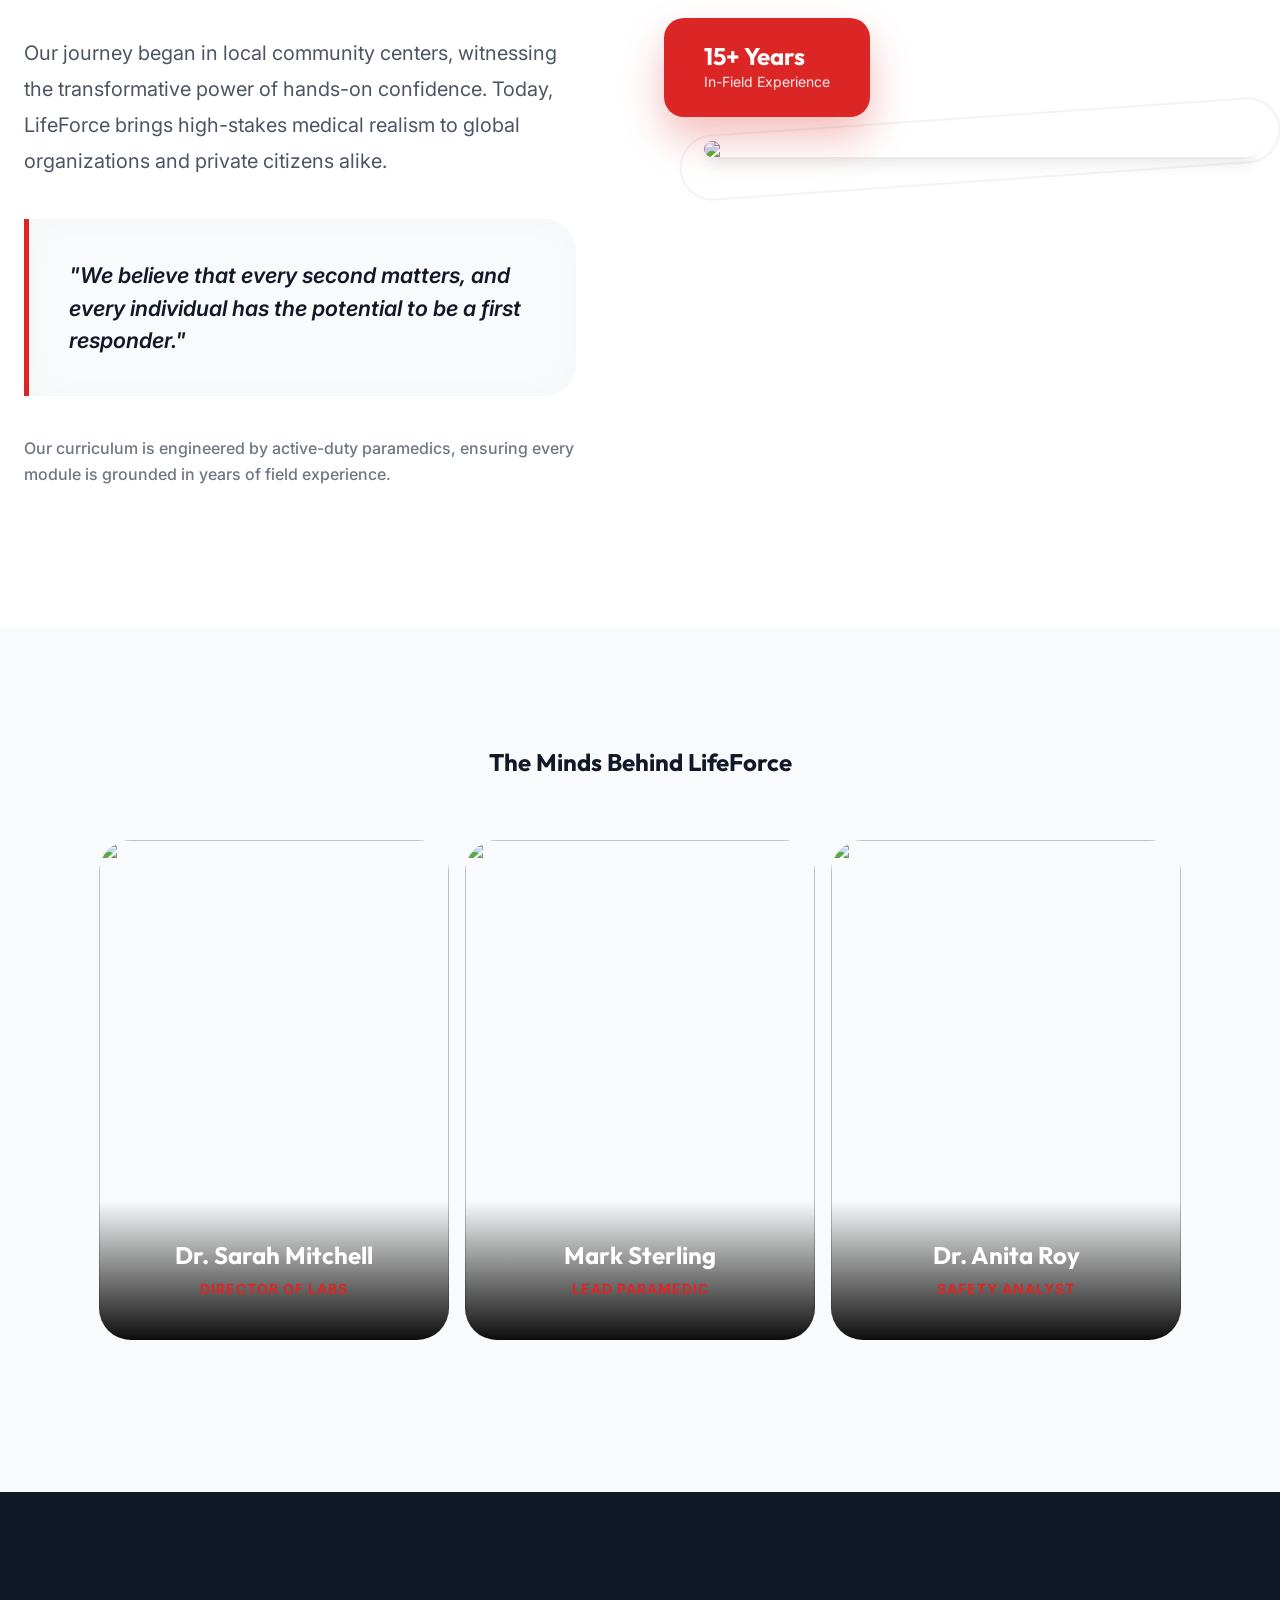
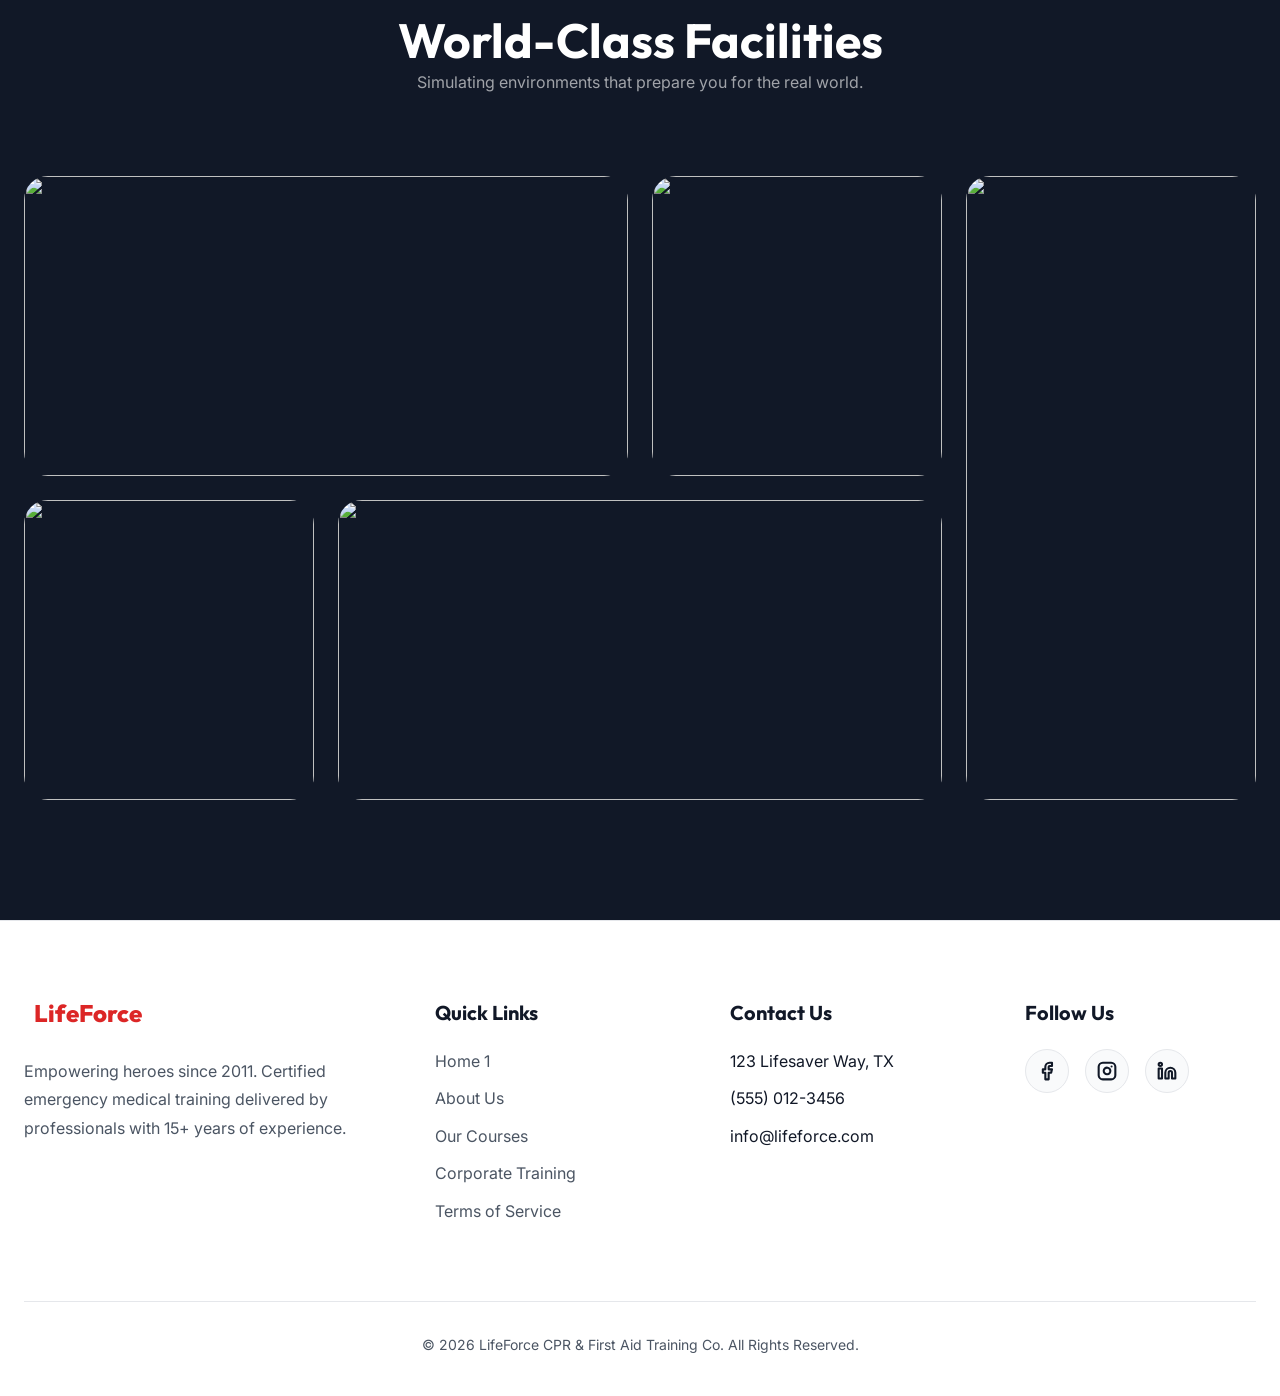
==== commit 54b06b61: "corrections" ====
--- a/about.html
+++ b/about.html
@@ -5,6 +5,7 @@
     <meta charset="UTF-8">
     <meta name="viewport" content="width=device-width, initial-scale=1.0">
     <title>About Us | LifeForce CPR & First Aid Training</title>
+    <link rel="icon" type="image/png" href="favicon.png">
     <meta name="description"
         content="Learn about our mission to provide certified life-saving skills. Meet our professional instructors and explore our state-of-the-art facilities.">
     <link rel="stylesheet" href="style.css">
@@ -16,7 +17,7 @@
     <!-- Header -->
     <header>
         <div class="container flex items-center justify-between" style="height: 100%;">
-            <div class="logo"><i data-lucide="heart-pulse"></i><span>LifeForce</span></div>
+            <a href="index.html" class="logo"><i data-lucide="heart-pulse"></i><span>LifeForce</span></a>
             <nav>
                 <ul>
                     <li><a href="index.html">Home 1</a></li>
@@ -42,10 +43,10 @@
             <!-- Mobile Navigation Menu -->
             <div class="menu-overlay" id="menu-overlay"></div>
             <div class="nav-menu" id="nav-menu">
-                <div class="logo" style="margin-bottom: 2.5rem;">
+                <a href="index.html" class="logo" style="margin-bottom: 2.5rem;">
                     <i data-lucide="heart-pulse"></i>
                     <span>LifeForce</span>
-                </div>
+                </a>
                 <ul>
                     <li><a href="index.html">Home 1</a></li>
                     <li><a href="home2.html">Home 2</a></li>
@@ -113,11 +114,6 @@
         <!-- Section 3: Split Narrative -->
         <section class="narrative"
             style="padding: 140px 0; background: var(--bg-card); position: relative; overflow: hidden;">
-            <!-- Subtle background depth element -->
-            <div
-                style="position: absolute; top: -150px; left: -100px; width: 500px; height: 500px; background: radial-gradient(circle, rgba(220, 38, 38, 0.05) 0%, transparent 70%); border-radius: 50%; z-index: 1;">
-            </div>
-
             <div class="container" style="position: relative; z-index: 2;">
                 <div class="grid items-center"
                     style="grid-template-columns: repeat(auto-fit, minmax(400px, 1fr)); gap: 8rem;">
@@ -176,15 +172,15 @@
             <div class="container">
                 <h2 style="margin-bottom: 4rem; text-align: center;">The Minds Behind LifeForce</h2>
                 <div class="flex gap-4 reveal-pop"
-                    style="overflow-x: auto; padding-bottom: 2rem; scroll-snap-type: x mandatory;">
+                    style="overflow-x: auto; padding-bottom: 2rem; scroll-snap-type: x mandatory; justify-content: center;">
                     <div
                         style="min-width: 350px; scroll-snap-align: start; position: relative; border-radius: 32px; overflow: hidden; height: 500px;">
                         <img src="https://images.pexels.com/photos/32160037/pexels-photo-32160037.jpeg"
                             style="width: 100%; height: 100%; object-fit: cover;">
                         <div
-                            style="position: absolute; bottom: 0; width: 100%; padding: 2rem; background: linear-gradient(transparent, rgba(0,0,0,0.9)); color: white;">
-                            <h3 style="margin: 0;">Dr. Sarah Mitchell</h3>
-                            <p style="color: var(--primary); font-weight: 700;">Director of Labs</p>
+                            style="position: absolute; bottom: 0; width: 100%; padding: 2.5rem; background: linear-gradient(transparent, rgba(0,0,0,0.95)); color: white; text-align: center;">
+                            <h3 style="margin: 0; font-size: 1.5rem;">Dr. Sarah Mitchell</h3>
+                            <p style="color: var(--primary); font-weight: 700; margin-top: 0.5rem; text-transform: uppercase; font-size: 0.875rem; letter-spacing: 1px;">Director of Labs</p>
                         </div>
                     </div>
                     <div
@@ -192,9 +188,9 @@
                         <img src="https://images.unsplash.com/photo-1594824476967-48c8b964273f?q=80&w=600&auto=format&fit=crop"
                             style="width: 100%; height: 100%; object-fit: cover;">
                         <div
-                            style="position: absolute; bottom: 0; width: 100%; padding: 2rem; background: linear-gradient(transparent, rgba(0,0,0,0.9)); color: white;">
-                            <h3 style="margin: 0;">Mark Sterling</h3>
-                            <p style="color: var(--primary); font-weight: 700;">Lead Paramedic</p>
+                            style="position: absolute; bottom: 0; width: 100%; padding: 2.5rem; background: linear-gradient(transparent, rgba(0,0,0,0.95)); color: white; text-align: center;">
+                            <h3 style="margin: 0; font-size: 1.5rem;">Mark Sterling</h3>
+                            <p style="color: var(--primary); font-weight: 700; margin-top: 0.5rem; text-transform: uppercase; font-size: 0.875rem; letter-spacing: 1px;">Lead Paramedic</p>
                         </div>
                     </div>
                     <div
@@ -202,9 +198,9 @@
                         <img src="https://images.pexels.com/photos/36665076/pexels-photo-36665076.jpeg"
                             style="width: 100%; height: 100%; object-fit: cover;">
                         <div
-                            style="position: absolute; bottom: 0; width: 100%; padding: 2rem; background: linear-gradient(transparent, rgba(0,0,0,0.9)); color: white;">
-                            <h3 style="margin: 0;">Dr. Anita Roy</h3>
-                            <p style="color: var(--primary); font-weight: 700;">Safety Analyst</p>
+                            style="position: absolute; bottom: 0; width: 100%; padding: 2.5rem; background: linear-gradient(transparent, rgba(0,0,0,0.95)); color: white; text-align: center;">
+                            <h3 style="margin: 0; font-size: 1.5rem;">Dr. Anita Roy</h3>
+                            <p style="color: var(--primary); font-weight: 700; margin-top: 0.5rem; text-transform: uppercase; font-size: 0.875rem; letter-spacing: 1px;">Safety Analyst</p>
                         </div>
                     </div>
                 </div>
@@ -245,10 +241,10 @@
             <div class="footer-grid">
                 <!-- Company Info -->
                 <div class="footer-col">
-                    <div class="logo" style="margin-bottom: 2rem;">
+                    <a href="index.html" class="logo" style="margin-bottom: 2rem;">
                         <i data-lucide="heart-pulse"></i>
                         <span>LifeForce</span>
-                    </div>
+                    </a>
                     <p style="color: var(--text-secondary); line-height: 1.8;">
                         Empowering heroes since 2011. Certified emergency medical training delivered by professionals
                         with 15+ years of experience.
--- a/style.css
+++ b/style.css
@@ -125,19 +125,17 @@
 
 /* Header */
 header {
-    border-bottom: 1px solid var(--border-light);
-    height: 70px;
     width: 100%;
-    background: var(--glass);
-    backdrop-filter: blur(12px);
+    background: var(--bg-card);
+    border-bottom: 1px solid var(--border);
     position: fixed;
     top: 0;
     z-index: 1000;
 }
 
 body.dark-mode header {
-    background: var(--glass-dark);
-    border-bottom: 1px solid var(--border-dark);
+    background: var(--bg-card);
+    border-bottom: 1px solid var(--border);
 }
 
 header .container {
@@ -166,7 +164,7 @@
     font-size: 1.5rem;
     text-decoration: none;
     line-height: 1;
-    color: var(--text-primary);
+    color: var(--primary);
     transition: transform 0.3s ease;
 }
 
@@ -519,20 +517,76 @@
 }
 
 .social-icons a:hover {
+    background: var(--primary);
+    color: white;
+    transform: translateY(-4px);
+    border-color: var(--primary);
+}
+
+/* Contact Social Circles */
+.social-icon-link {
+    text-decoration: none;
+    transition: all 0.3s ease;
+}
+
+.social-circle i,
+.social-circle svg {
+    color: white !important;
+    stroke: white !important;
+    display: block;
+}
+
+body.dark-mode .social-circle {
+    background: rgba(255,255,255,0.05);
+    border: 1px solid rgba(255,255,255,0.1);
+}
+
+.social-circle {
+    width: 60px;
+    height: 60px;
+    background: #F3F4F6;
+    border-radius: 50%;
+    display: flex;
+    align-items: center;
+    justify-content: center;
+    color: #111827; /* Dark icon in light mode */
+    border: 1px solid rgba(0,0,0,0.05);
+    transition: all 0.3s cubic-bezier(0.4, 0, 0.2, 1);
+}
+
+.social-circle i, .social-circle svg {
+    color: inherit !important;
+    stroke: currentColor !important;
+}
+
+body.dark-mode .social-circle {
+    background: rgba(255,255,255,0.1);
+    color: white !important;
+    border-color: rgba(255,255,255,0.2);
+}
+
+.social-icon-link:hover .social-circle {
     background: var(--primary) !important;
-    color: #FFFFFF !important;
-    transform: translateY(-3px);
-    border-color: var(--primary) !important;
-}
-
-/* Force Lucide SVG properties */
-.social-icons a i, 
-.social-icons a svg {
-    width: 22px !important;
-    height: 22px !important;
-    display: block !important;
-    stroke: currentColor !important;
-    stroke-width: 2px !important;
+    color: white !important;
+    transform: translateY(-5px) scale(1.1);
+    box-shadow: 0 10px 25px rgba(220, 38, 38, 0.4);
+    border-color: var(--primary);
+}
+
+/* Force Lucide SVG visibility and boldness */
+[data-lucide], 
+.social-circle svg, 
+.social-icons svg {
+    stroke-width: 2.5px;
+    stroke: currentColor;
+    display: inline-block;
+    vertical-align: middle;
+}
+
+body.dark-mode [data-lucide],
+body.dark-mode .social-circle svg,
+body.dark-mode .social-icons svg {
+    color: white !important;
 }
 
 .footer-bottom {
@@ -546,7 +600,24 @@
 @media (max-width: 1024px) {
     .footer-grid {
         grid-template-columns: 1fr 1fr;
-        gap: 2rem;
+        gap: 2.5rem;
+    }
+
+    .footer-col {
+        text-align: left !important;
+    }
+
+    .footer-links li {
+        display: flex !important;
+        flex-direction: row !important;
+        justify-content: flex-start !important;
+        align-items: center !important;
+        gap: 0.75rem !important;
+        text-align: left !important;
+    }
+
+    .social-icons {
+        justify-content: flex-start !important;
     }
 }
 
@@ -847,13 +918,15 @@
         height: 100vh;
         background: var(--bg-card);
         z-index: 2000;
-        padding: 100px 2.5rem 3rem;
+        padding: 80px 2rem 3rem;
         display: flex;
         flex-direction: column;
         gap: 1.5rem;
         transition: right 0.4s cubic-bezier(0.4, 0, 0.2, 1);
         box-shadow: -10px 0 30px rgba(0,0,0,0.1);
         border-left: 1px solid var(--border);
+        overflow-y: auto; /* Enable scrolling */
+        overflow-x: hidden;
     }
 
     .nav-menu.active {
@@ -863,7 +936,10 @@
     .nav-menu ul {
         display: flex;
         flex-direction: column;
-        gap: 1.5rem;
+        gap: 1.25rem;
+        list-style: none; /* Removed bullets */
+        padding: 0;
+        margin: 0;
     }
 
     .nav-menu li a {
@@ -872,6 +948,25 @@
         color: var(--text-primary);
         display: block;
         padding: 0.5rem 0;
+        transition: all 0.3s ease;
+    }
+
+    .nav-menu li a.active {
+        color: var(--primary);
+        padding-left: 1rem;
+        position: relative;
+    }
+
+    .nav-menu li a.active::before {
+        content: '';
+        position: absolute;
+        left: -0.5rem;
+        top: 50%;
+        transform: translateY(-50%);
+        width: 4px;
+        height: 20px;
+        background: var(--primary);
+        border-radius: 4px;
     }
 
     .nav-menu .mobile-ctas {
@@ -888,6 +983,35 @@
         width: 100%;
         justify-content: center;
         padding: 1rem;
+    }
+
+    /* Benefits Section Centering on Mobile */
+    .benefits .grid {
+        text-align: center;
+    }
+
+    .benefits .flex {
+        flex-direction: column;
+        align-items: center;
+        gap: 1rem;
+    }
+
+    .benefits h2 {
+        text-align: center;
+    }
+
+    /* Footer Alignment on Mobile */
+    .footer-col {
+        text-align: left;
+    }
+
+    .footer-links li {
+        display: flex;
+        justify-content: flex-start;
+    }
+
+    .social-icons {
+        justify-content: flex-start;
     }
 
     /* Menu Overlay */
@@ -919,9 +1043,83 @@
     box-sizing: border-box;
 }
 
-@media (max-width: 1100px) {
+@media (max-width: 1024px) {
     .container {
         padding: 0 1.5rem;
+    }
+
+    .corporate, .corporate div {
+        text-align: left !important;
+    }
+
+    .mobile-center-btn {
+        justify-content: flex-start !important;
+    }
+
+    .narrative, .narrative div {
+        text-align: center !important;
+    }
+
+    .narrative .container .grid {
+        gap: 4rem;
+        display: flex;
+        flex-direction: column-reverse;
+        align-items: center;
+    }
+
+    /* Team Slide & Mosaic for Tablet */
+    .team-slide .flex {
+        flex-wrap: wrap !important;
+        justify-content: center !important;
+        overflow-x: visible !important;
+    }
+
+    .team-slide div[style*="min-width: 350px"] {
+        flex: 1 1 350px !important;
+        max-width: 450px !important;
+    }
+
+    .mosaic-gallery div[style*="grid-template-columns"] {
+        grid-template-columns: 1fr 1fr !important;
+        grid-template-rows: auto !important;
+    }
+
+    .mosaic-gallery div[style*="grid-column: span 2"] {
+        grid-column: span 2 !important;
+    }
+
+    .mosaic-gallery div[style*="grid-row: span 2"] {
+        grid-row: span 1 !important;
+        height: 300px !important;
+    }
+
+    .blended-learning .blended-grid {
+        grid-template-columns: 1fr !important;
+        gap: 5rem !important;
+        text-align: left !important;
+    }
+
+    .blended-learning .reveal-left {
+        max-width: 600px;
+        margin: 0 auto;
+    }
+
+    .comparison-grid {
+        grid-template-columns: 1fr !important;
+        gap: 4rem !important;
+    }
+
+    /* Program Cards Centering */
+    .program-grid {
+        display: flex !important;
+        flex-wrap: wrap !important;
+        justify-content: center !important;
+        gap: 3rem !important;
+    }
+
+    .program-card {
+        flex: 1 1 300px !important;
+        max-width: 450px !important;
     }
 }
 
@@ -952,6 +1150,12 @@
 }
 
 @media (max-width: 768px) {
-    .hero h1 { font-size: 2.5rem; }
+    .hero { min-height: 100vh; height: auto; display: flex; align-items: center; padding: 120px 1.5rem 80px; }
+    .hero h1 { font-size: 2.75rem; line-height: 1.1; margin-top: 20px; }
     .hero-content { text-align: center; margin: 0 auto; }
 }
+
+@media (max-width: 480px) {
+    .hero h1 { font-size: 2.25rem; }
+    .hero { padding-top: 100px; }
+}
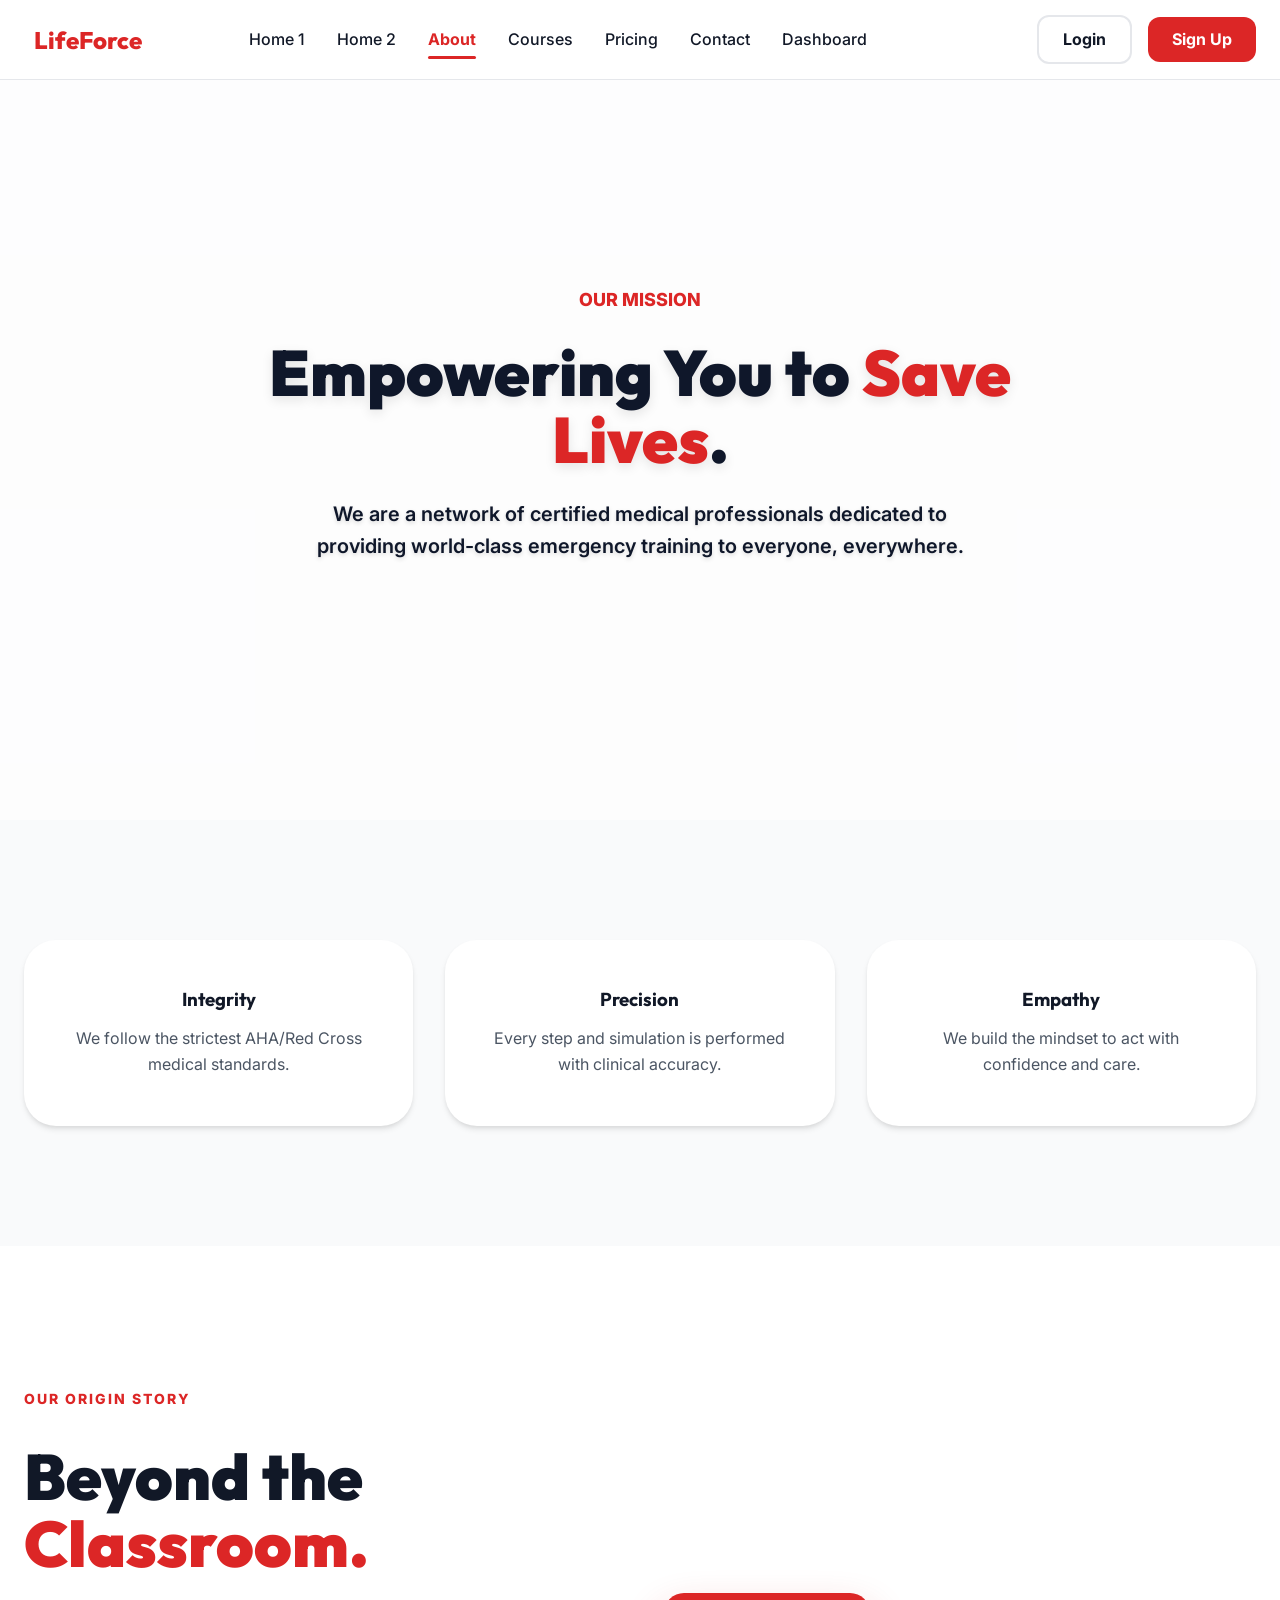
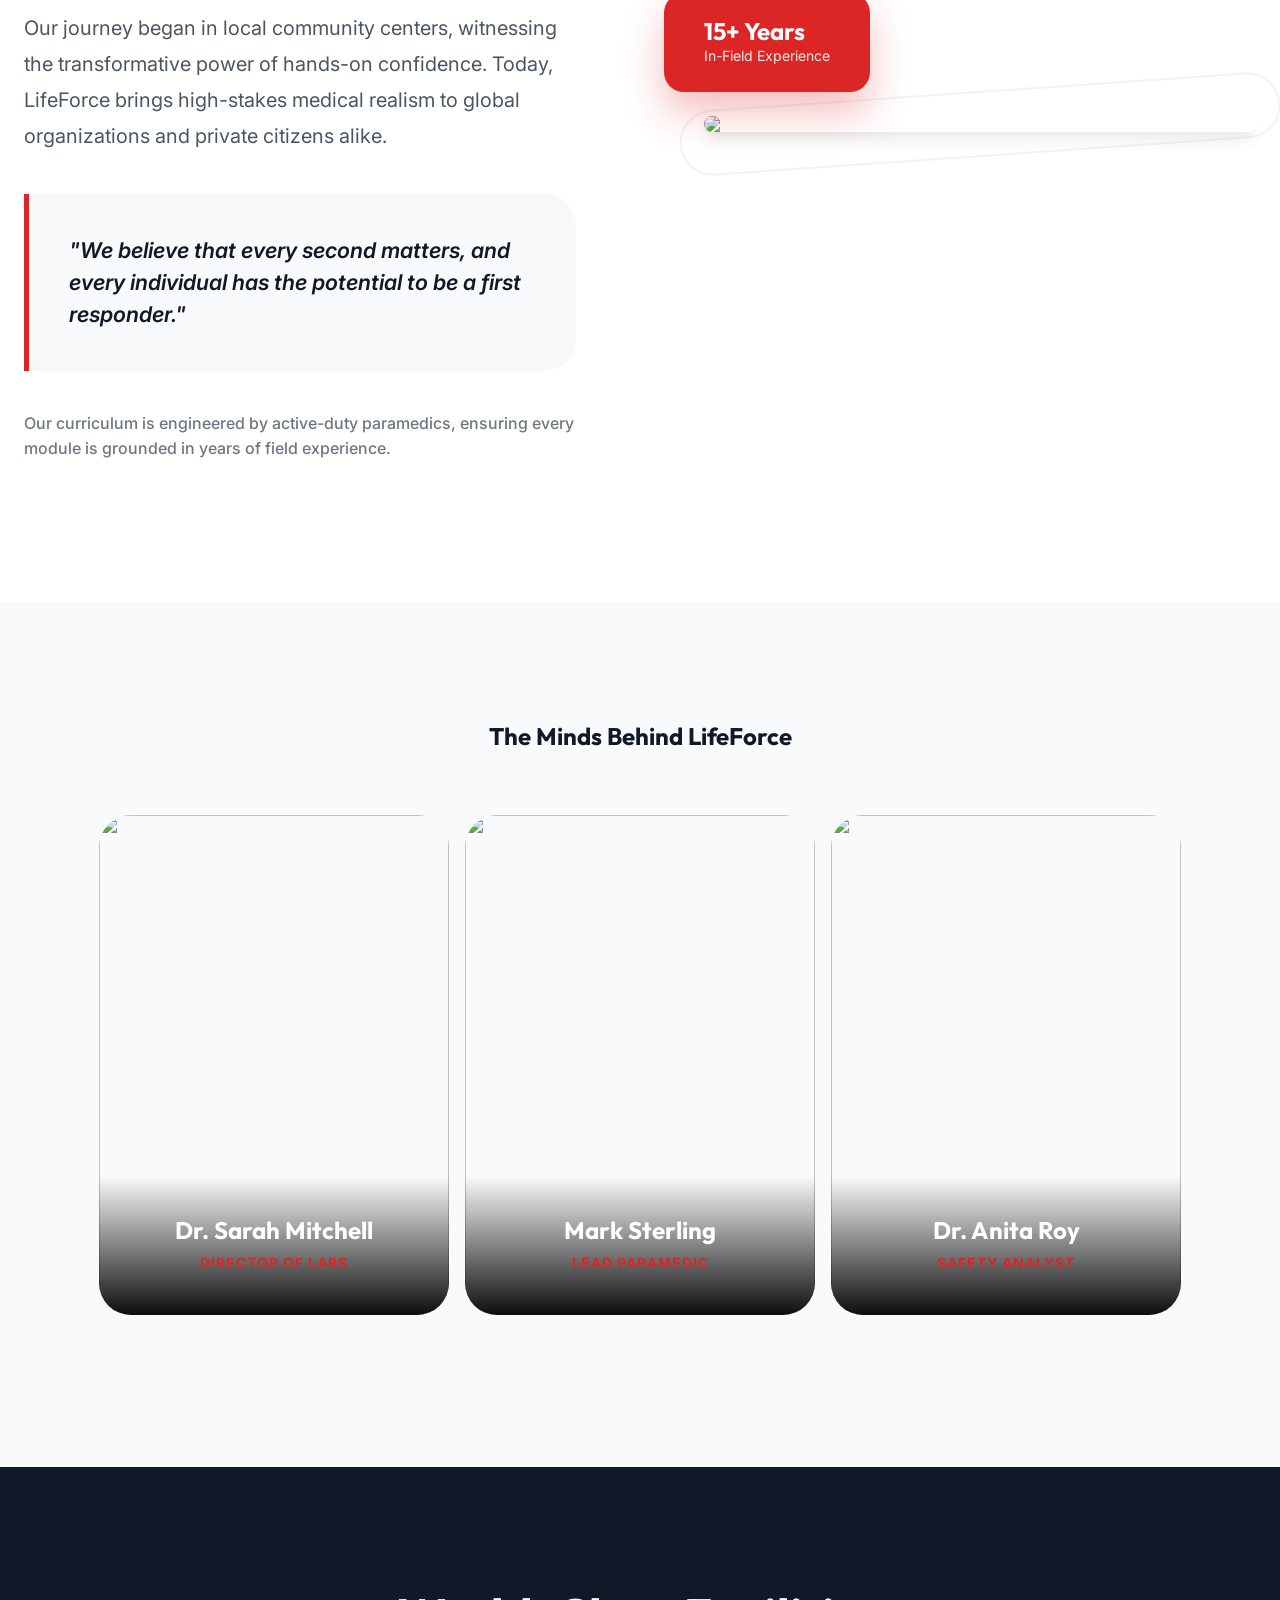
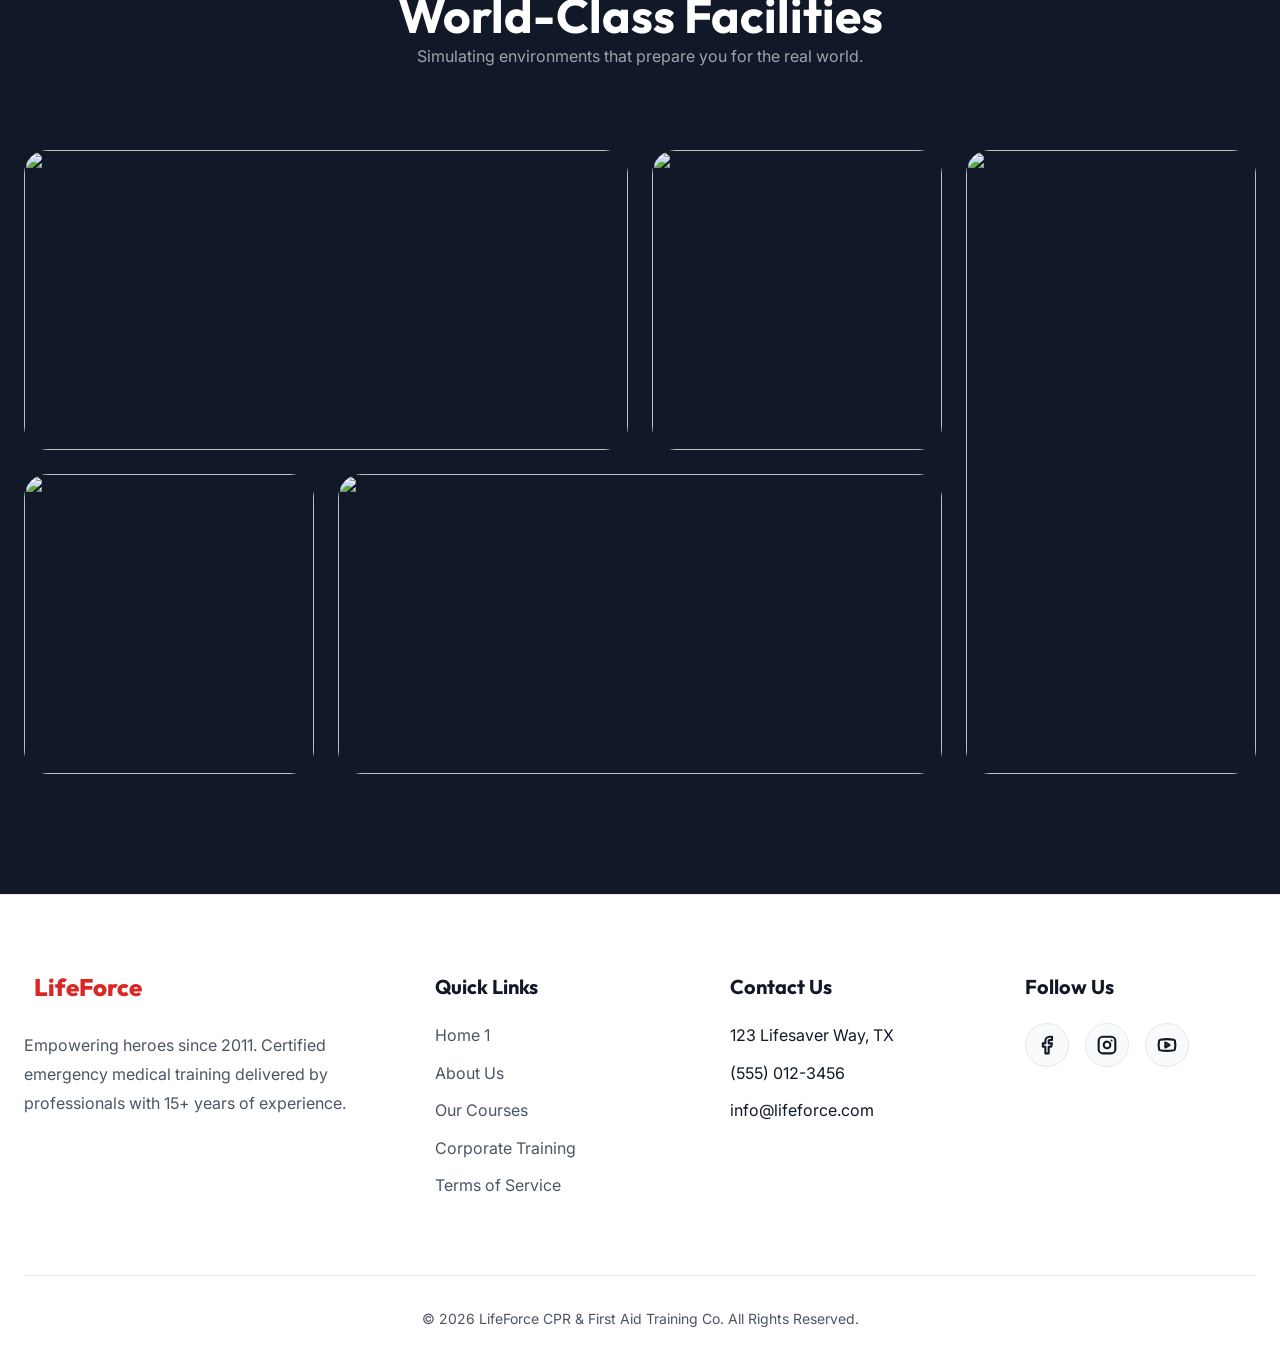
==== commit 5ea49190: "changes" ====
--- a/about.html
+++ b/about.html
@@ -173,7 +173,7 @@
                 <h2 style="margin-bottom: 4rem; text-align: center;">The Minds Behind LifeForce</h2>
                 <div class="flex gap-4 reveal-pop"
                     style="overflow-x: auto; padding-bottom: 2rem; scroll-snap-type: x mandatory; justify-content: center;">
-                    <div
+                    <div class="team-card"
                         style="min-width: 350px; scroll-snap-align: start; position: relative; border-radius: 32px; overflow: hidden; height: 500px;">
                         <img src="https://images.pexels.com/photos/32160037/pexels-photo-32160037.jpeg"
                             style="width: 100%; height: 100%; object-fit: cover;">
@@ -183,7 +183,7 @@
                             <p style="color: var(--primary); font-weight: 700; margin-top: 0.5rem; text-transform: uppercase; font-size: 0.875rem; letter-spacing: 1px;">Director of Labs</p>
                         </div>
                     </div>
-                    <div
+                    <div class="team-card"
                         style="min-width: 350px; scroll-snap-align: start; position: relative; border-radius: 32px; overflow: hidden; height: 500px;">
                         <img src="https://images.unsplash.com/photo-1594824476967-48c8b964273f?q=80&w=600&auto=format&fit=crop"
                             style="width: 100%; height: 100%; object-fit: cover;">
@@ -193,7 +193,7 @@
                             <p style="color: var(--primary); font-weight: 700; margin-top: 0.5rem; text-transform: uppercase; font-size: 0.875rem; letter-spacing: 1px;">Lead Paramedic</p>
                         </div>
                     </div>
-                    <div
+                    <div class="team-card"
                         style="min-width: 350px; scroll-snap-align: start; position: relative; border-radius: 32px; overflow: hidden; height: 500px;">
                         <img src="https://images.pexels.com/photos/36665076/pexels-photo-36665076.jpeg"
                             style="width: 100%; height: 100%; object-fit: cover;">
@@ -277,30 +277,14 @@
                 <div class="footer-col">
                     <h4>Follow Us</h4>
                     <div class="social-icons">
-                        <a href="#" target="_blank">
-                            <svg width="20" height="20" viewBox="0 0 24 24" fill="none" stroke="currentColor"
-                                stroke-width="2" stroke-linecap="round" stroke-linejoin="round">
-                                <path d="M18 2h-3a5 5 0 0 0-5 5v3H7v4h3v8h4v-8h3l1-4h-4V7a1 1 0 0 1 1-1h3z"></path>
-                            </svg>
+                        <a href="https://facebook.com" target="_blank" aria-label="Facebook">
+                            <svg width="20" height="20" viewBox="0 0 24 24" fill="none" stroke="currentColor" stroke-width="2" stroke-linecap="round" stroke-linejoin="round" class="lucide lucide-facebook"><path d="M18 2h-3a5 5 0 0 0-5 5v3H7v4h3v8h4v-8h3l1-4h-4V7a1 1 0 0 1 1-1h3z"></path></svg>
                         </a>
-
-                        <a href="#" target="_blank">
-                            <svg width="20" height="20" viewBox="0 0 24 24" fill="none" stroke="currentColor"
-                                stroke-width="2" stroke-linecap="round" stroke-linejoin="round">
-                                <rect x="2" y="2" width="20" height="20" rx="5" ry="5"></rect>
-                                <path d="M16 11.37A4 4 0 1 1 12.63 8 4 4 0 0 1 16 11.37z"></path>
-                                <line x1="17.5" y1="6.5" x2="17.51" y2="6.5"></line>
-                            </svg>
+                        <a href="https://instagram.com" target="_blank" aria-label="Instagram">
+                            <svg width="20" height="20" viewBox="0 0 24 24" fill="none" stroke="currentColor" stroke-width="2" stroke-linecap="round" stroke-linejoin="round" class="lucide lucide-instagram"><rect x="2" y="2" width="20" height="20" rx="5" ry="5"></rect><path d="M16 11.37A4 4 0 1 1 12.63 8 4 4 0 0 1 16 11.37z"></path><line x1="17.5" y1="6.5" x2="17.51" y2="6.5"></line></svg>
                         </a>
-                        <a href="#" target="_blank">
-                            <svg width="20" height="20" viewBox="0 0 24 24" fill="none" stroke="currentColor"
-                                stroke-width="2" stroke-linecap="round" stroke-linejoin="round">
-                                <path
-                                    d="M16 8a6 6 0 0 1 6 6v7h-4v-7a2 2 0 0 0-2-2 2 2 0 0 0-2 2v7h-4v-7a6 6 0 0 1 6-6z">
-                                </path>
-                                <rect x="2" y="9" width="4" height="12"></rect>
-                                <circle cx="4" cy="4" r="2"></circle>
-                            </svg>
+                        <a href="https://youtube.com" target="_blank" aria-label="YouTube">
+                            <svg width="20" height="20" viewBox="0 0 24 24" fill="none" stroke="currentColor" stroke-width="2" stroke-linecap="round" stroke-linejoin="round" class="lucide lucide-youtube"><path d="M2.5 17a24.12 24.12 0 0 1 0-10 2 2 0 0 1 1.4-1.4 49.56 49.56 0 0 1 16.2 0A2 2 0 0 1 21.5 7a24.12 24.12 0 0 1 0 10 2 2 0 0 1-1.4 1.4 49.55 49.55 0 0 1-16.2 0A2 2 0 0 1 2.5 17Z"></path><path d="m10 15 5-3-5-3z"></path></svg>
                         </a>
                     </div>
                 </div>
--- a/style.css
+++ b/style.css
@@ -37,9 +37,8 @@
     --bg-page: #111827;
     --bg-card: #1F2937;
     --border: #374151;
-    --hero-overlay: rgba(0, 0, 0, 0.72);
+    --hero-overlay: rgba(0, 0, 0, 0.7);
     --hero-text: #F9FAFB;
-    --hero-bg: url('https://images.unsplash.com/photo-1516549119106-f6424356075c?q=80&w=1600&auto=format&fit=crop');
 }
 
 * {
@@ -529,17 +528,20 @@
     transition: all 0.3s ease;
 }
 
-.social-circle i,
 .social-circle svg {
-    color: white !important;
-    stroke: white !important;
     display: block;
+    width: 24px;
+    height: 24px;
+    stroke-width: 2.5px;
+    stroke: currentColor;
 }
 
 body.dark-mode .social-circle {
     background: rgba(255,255,255,0.05);
-    border: 1px solid rgba(255,255,255,0.1);
-}
+    color: white;
+    border-color: rgba(255,255,255,0.1);
+}
+
 
 .social-circle {
     width: 60px;
@@ -574,7 +576,6 @@
 }
 
 /* Force Lucide SVG visibility and boldness */
-[data-lucide], 
 .social-circle svg, 
 .social-icons svg {
     stroke-width: 2.5px;
@@ -582,6 +583,7 @@
     display: inline-block;
     vertical-align: middle;
 }
+
 
 body.dark-mode [data-lucide],
 body.dark-mode .social-circle svg,
@@ -867,13 +869,46 @@
 /* Fix for light-colored badges in dark mode */
 body.dark-mode [style*="background: #D1FAE5"],
 body.dark-mode [style*="background: #DBEAFE"],
-body.dark-mode [style*="background: #FEE2E2"] {
+body.dark-mode [style*="background: #FEE2E2"],
+body.dark-mode [style*="background: #FEF2F2"],
+body.dark-mode [style*="background: #EFF6FF"],
+body.dark-mode [style*="background: #EEF2FF"],
+body.dark-mode [style*="background: #F0FDF4"] {
     background: rgba(255, 255, 255, 0.1) !important;
 }
 
-body.dark-mode [style*="color: #059669"] { color: #34D399 !important; }
-body.dark-mode [style*="color: #2563EB"] { color: #60A5FA !important; }
+body.dark-mode [style*="color: #059669"],
+body.dark-mode [style*="color: #16A34A"],
+body.dark-mode [style*="color: #10B981"] { color: #34D399 !important; }
+body.dark-mode [style*="color: #2563EB"],
+body.dark-mode [style*="color: #3B82F6"] { color: #60A5FA !important; }
 body.dark-mode [style*="color: #DC2626"] { color: #F87171 !important; }
+
+/* Category Icon Box Styles */
+.category-icon-box {
+    width: 80px;
+    height: 80px;
+    border-radius: 20px;
+    display: flex;
+    align-items: center;
+    justify-content: center;
+    margin: 0 auto 2rem;
+    transition: all 0.3s ease;
+}
+
+.category-icon-box.red { background: #FEF2F2; color: var(--primary); }
+.category-icon-box.blue { background: #EFF6FF; color: var(--accent); }
+.category-icon-box.green { background: #F0FDF4; color: #16A34A; }
+
+body.dark-mode .category-icon-box.red { background: rgba(220, 38, 38, 0.2); color: #F87171; }
+body.dark-mode .category-icon-box.blue { background: rgba(37, 99, 235, 0.2); color: #60A5FA; }
+body.dark-mode .category-icon-box.green { background: rgba(22, 163, 74, 0.2); color: #4ADE80; }
+
+body.dark-mode .category-icon-box [data-lucide] {
+    color: inherit !important;
+}
+
+
 
 /* Dashboard Sidebar Fix */
 body.dark-mode .sidebar {
@@ -918,7 +953,7 @@
         height: 100vh;
         background: var(--bg-card);
         z-index: 2000;
-        padding: 80px 2rem 3rem;
+        padding: 80px 2rem 5rem;
         display: flex;
         flex-direction: column;
         gap: 1.5rem;
@@ -1072,12 +1107,20 @@
         flex-wrap: wrap !important;
         justify-content: center !important;
         overflow-x: visible !important;
-    }
-
-    .team-slide div[style*="min-width: 350px"] {
-        flex: 1 1 350px !important;
-        max-width: 450px !important;
-    }
+        gap: 2rem !important;
+    }
+
+    .team-card {
+        flex: 1 1 300px !important;
+        max-width: 400px !important;
+        height: 450px !important; /* Slightly shorter for better tab fit */
+        min-width: unset !important;
+    }
+
+    .team-card img {
+        object-position: center 20% !important; /* Focus on faces */
+    }
+
 
     .mosaic-gallery div[style*="grid-template-columns"] {
         grid-template-columns: 1fr 1fr !important;
@@ -1121,7 +1164,20 @@
         flex: 1 1 300px !important;
         max-width: 450px !important;
     }
-}
+
+    /* Contact Steps Grid Fix */
+    .contact-steps-grid {
+        grid-template-columns: 1fr !important;
+        gap: 3rem !important;
+    }
+
+    .contact-steps-grid > div:last-child {
+        padding: 2rem !important; /* Slightly less padding in tab/mobile */
+        width: 100% !important;
+        box-sizing: border-box;
+    }
+}
+
 
 @media (max-width: 768px) {
     .grid {
@@ -1159,3 +1215,22 @@
     .hero h1 { font-size: 2.25rem; }
     .hero { padding-top: 100px; }
 }
+@media (max-width: 1024px) {
+    .footer-links li.flex {
+        flex-direction: row !important;
+        flex-wrap: nowrap !important;
+        justify-content: flex-start !important;
+        align-items: center !important;
+        text-align: left !important;
+        gap: 0.75rem !important;
+    }
+
+    .footer-links li.flex > * {
+        width: auto !important;
+        margin: 0 !important;
+    }
+
+    .footer-col {
+        text-align: left !important;
+    }
+}
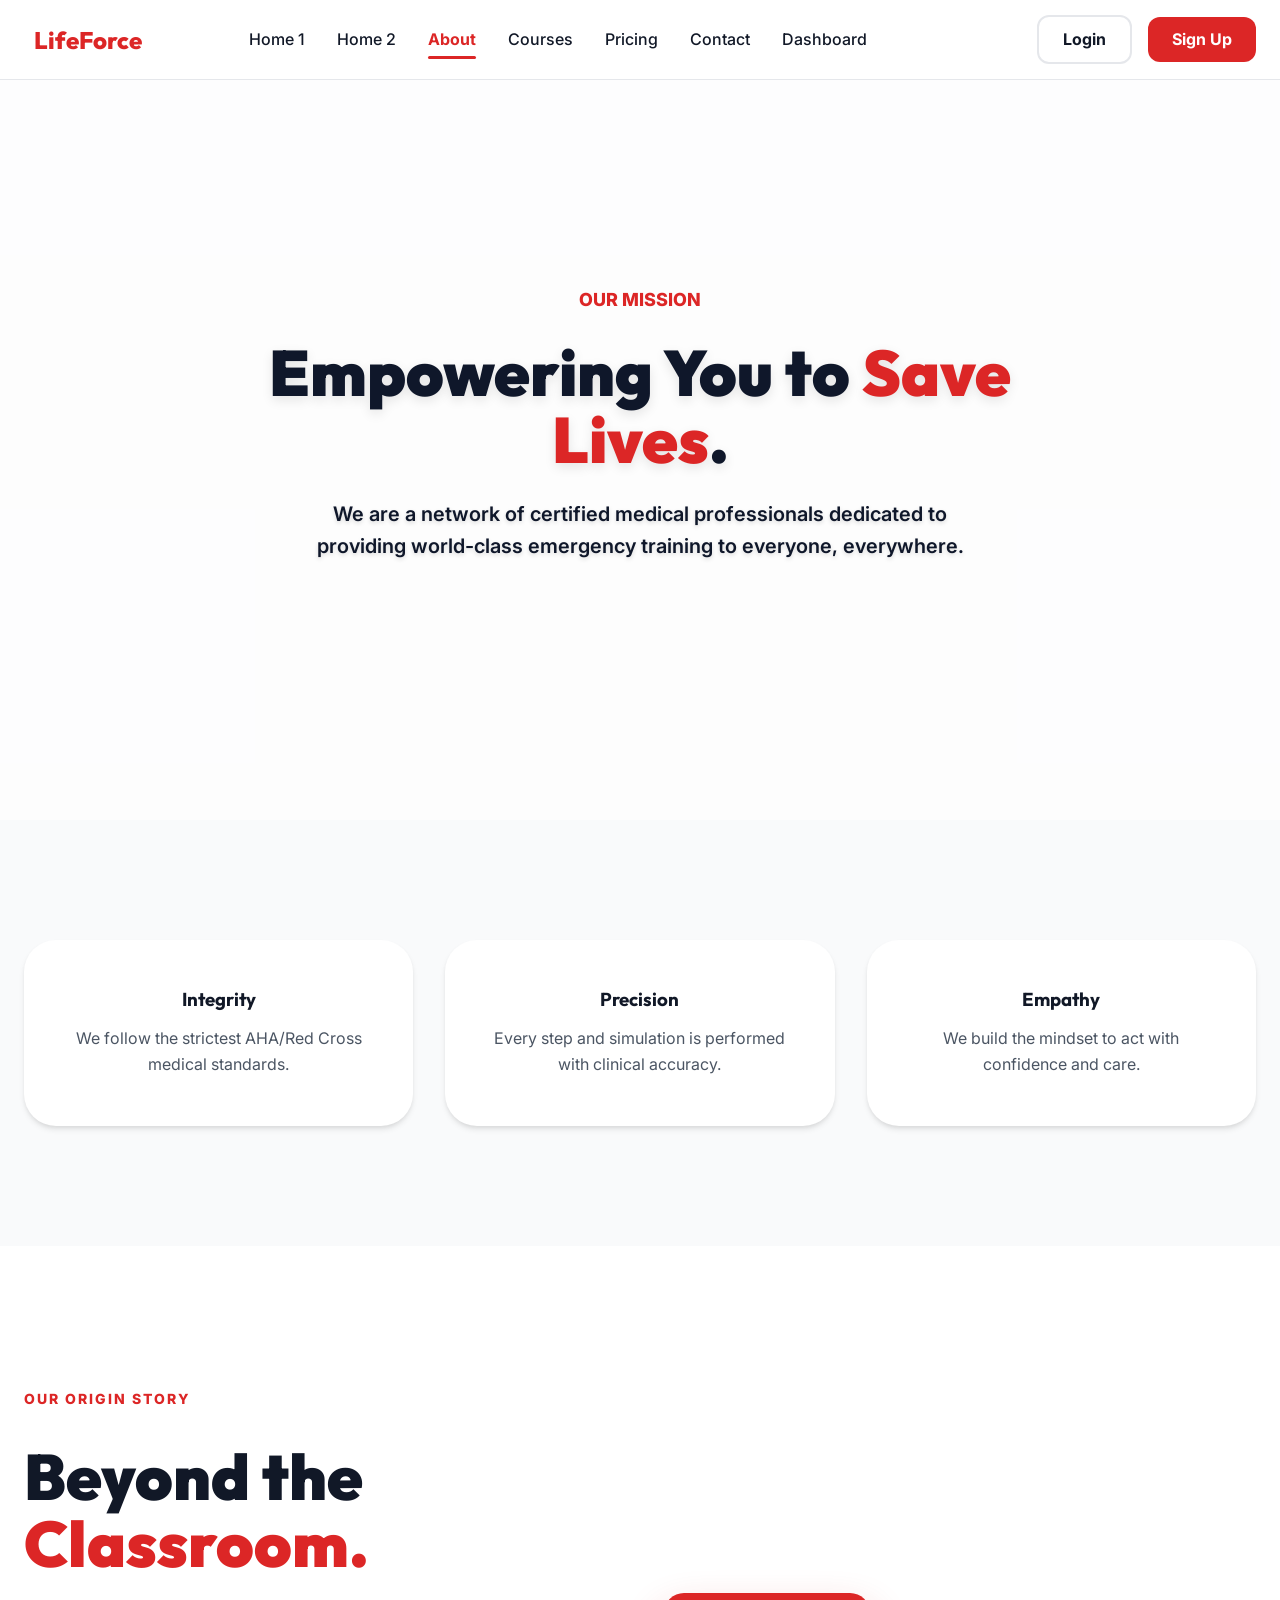
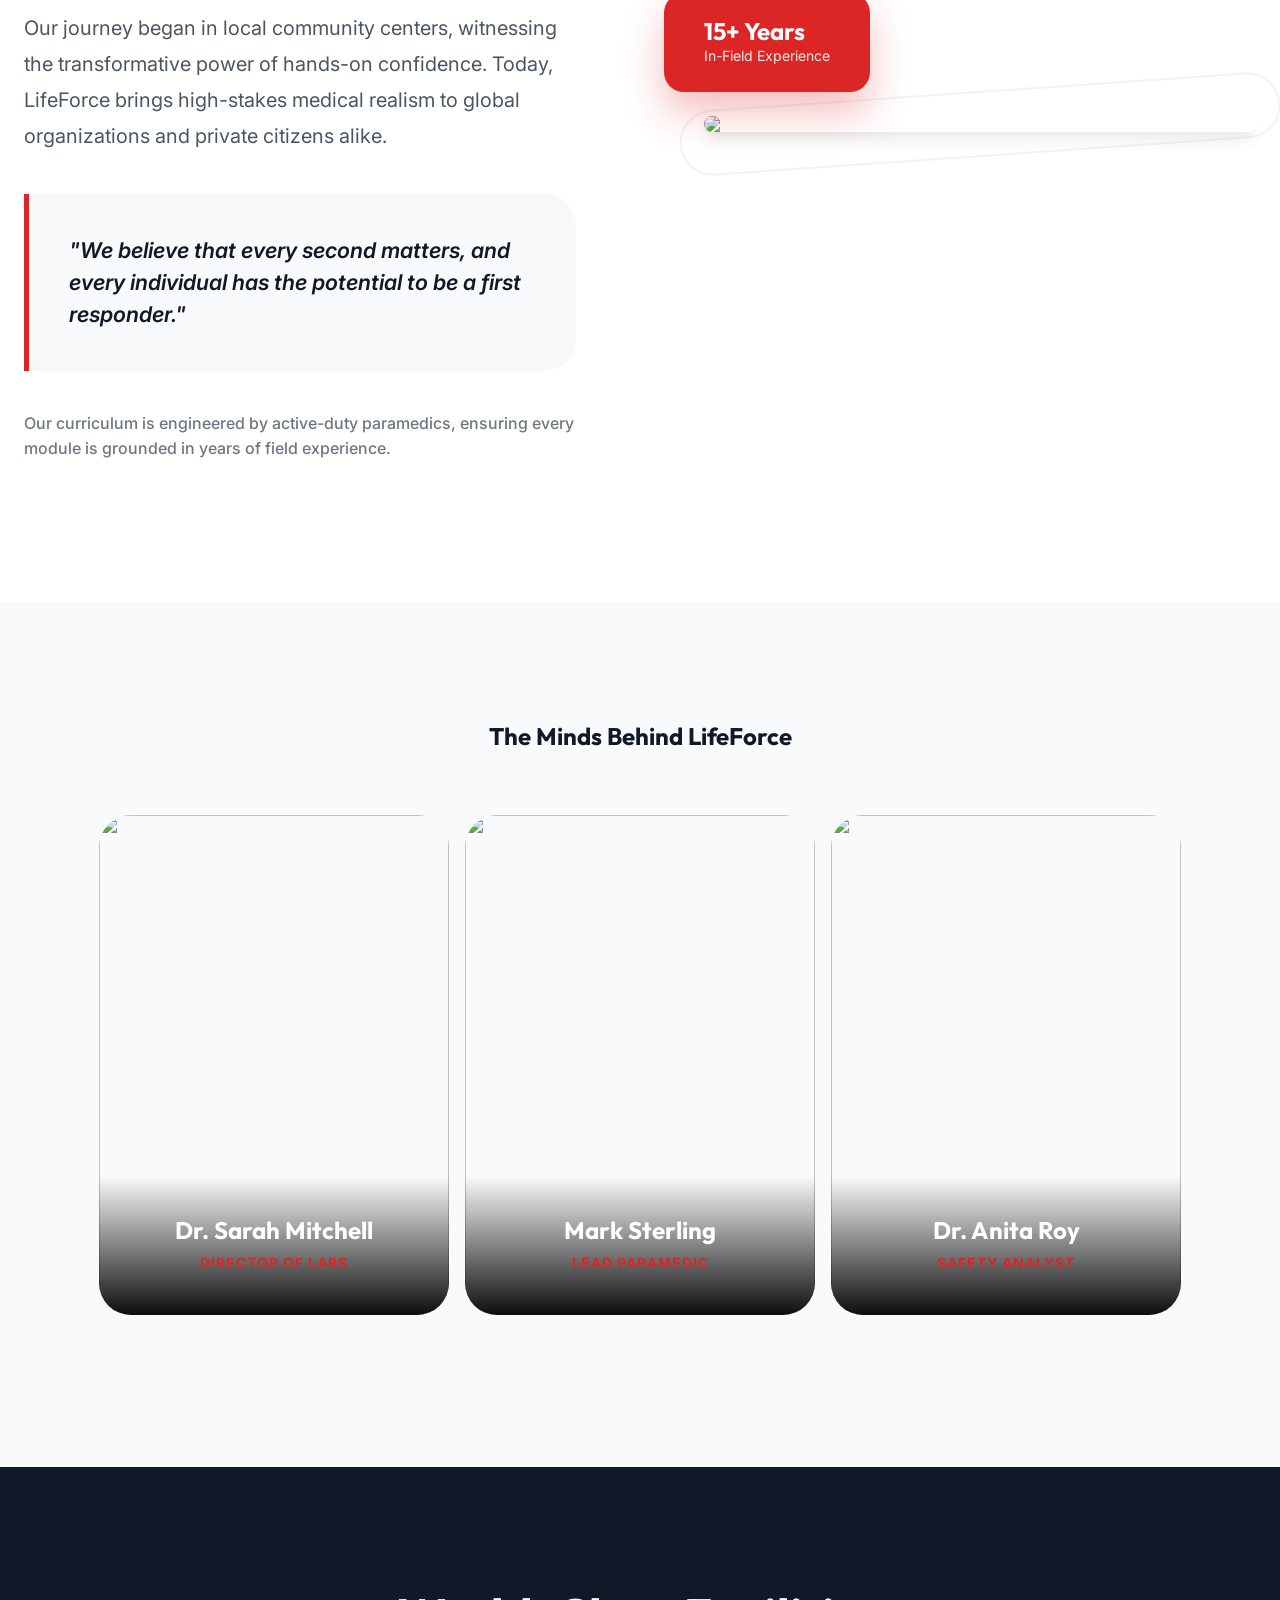
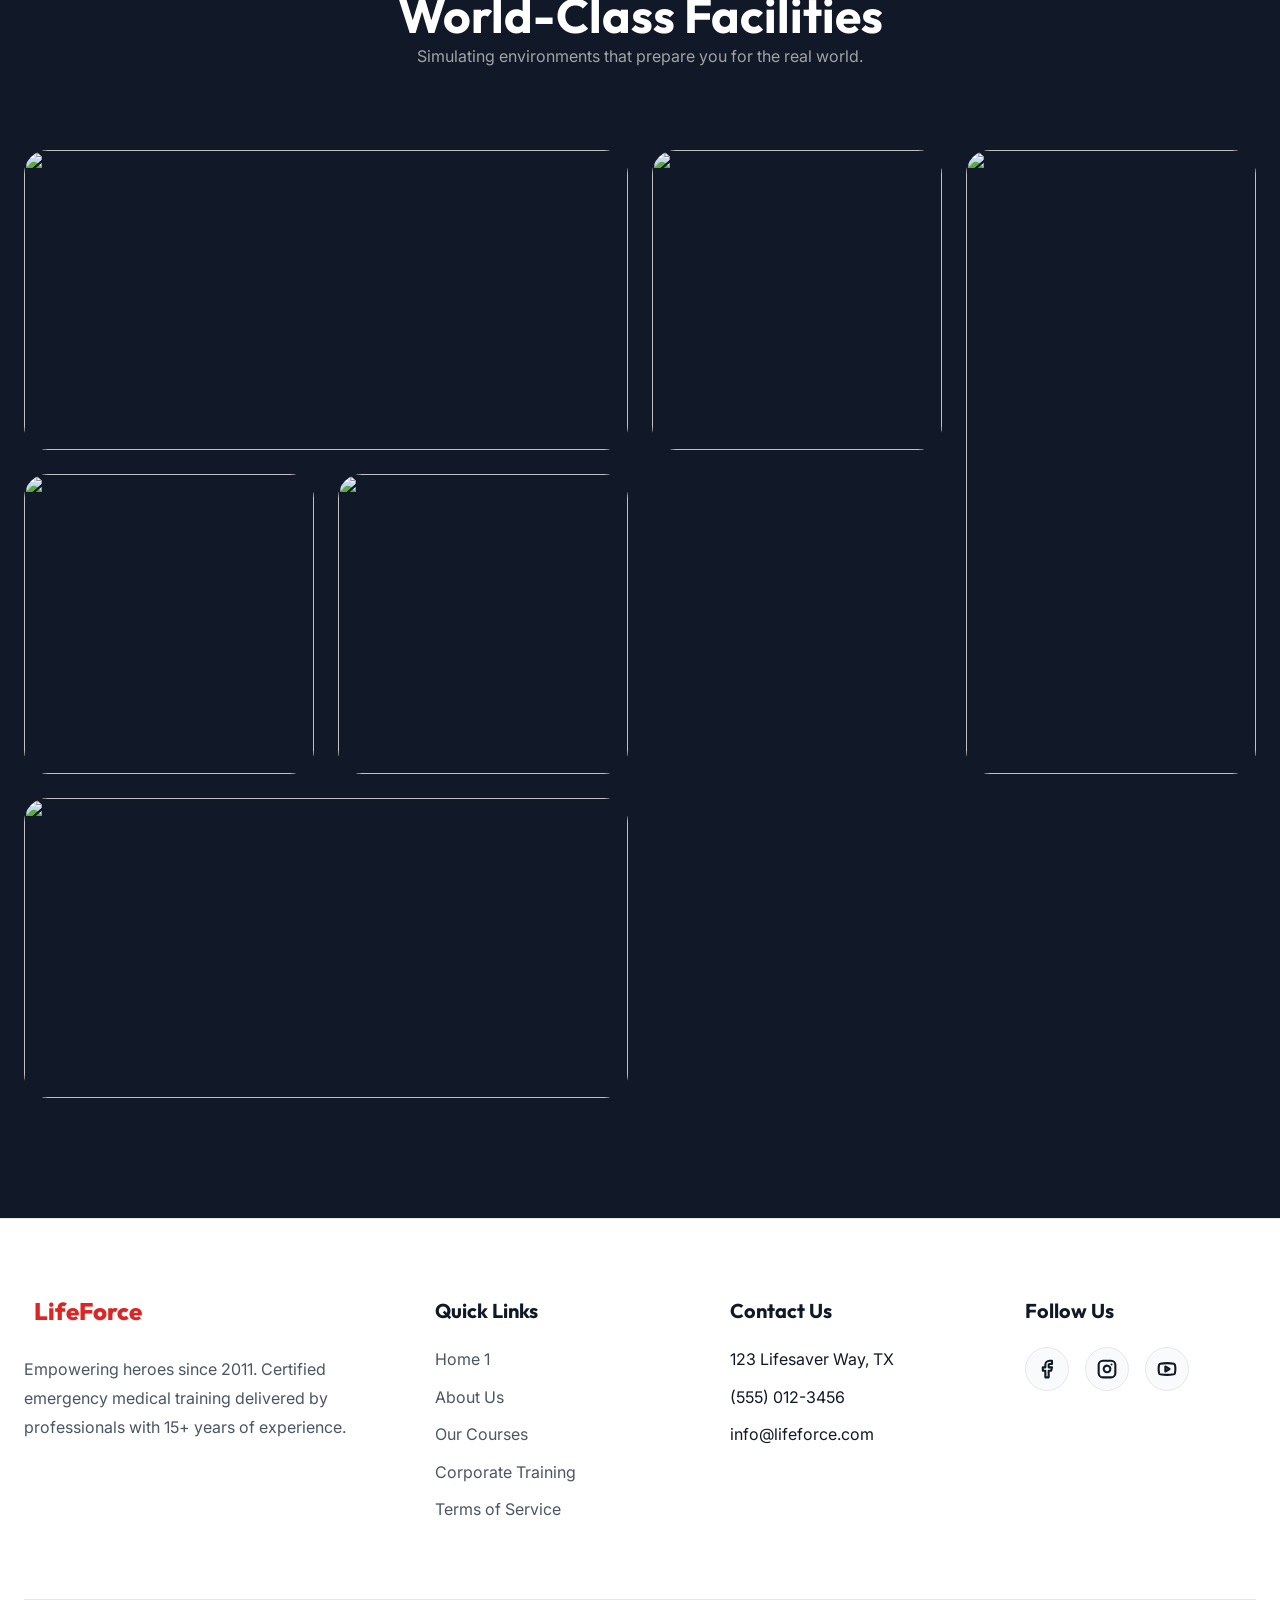
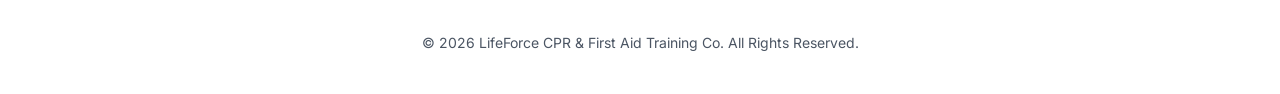
==== commit 3ae34aa1: "recorrections" ====
--- a/about.html
+++ b/about.html
@@ -214,8 +214,8 @@
                     <h2 style="font-size: 3rem;">World-Class Facilities</h2>
                     <p style="opacity: 0.6;">Simulating environments that prepare you for the real world.</p>
                 </div>
-                <div
-                    style="display: grid; grid-template-columns: repeat(4, 1fr); grid-template-rows: repeat(2, 300px); gap: 1.5rem;">
+                <div class="grid mosaic-grid"
+                    style="grid-template-columns: repeat(4, 1fr); grid-auto-rows: 300px; gap: 1.5rem;">
                     <div class="reveal-left" style="grid-column: span 2; border-radius: 24px; overflow: hidden;"><img
                             src="https://images.pexels.com/photos/8460235/pexels-photo-8460235.jpeg"
                             style="width:100%; height:100%; object-fit: cover;"></div>
@@ -227,6 +227,9 @@
                             style="width:100%; height:100%; object-fit: cover;"></div>
                     <div class="reveal-pop" style="border-radius: 24px; overflow: hidden;"><img
                             src="https://images.pexels.com/photos/8943274/pexels-photo-8943274.jpeg"
+                            style="width:100%; height:100%; object-fit: cover;"></div>
+                    <div class="reveal-right" style="border-radius: 24px; overflow: hidden;"><img
+                            src="https://images.unsplash.com/photo-1584036561566-baf8f5f1b144?q=80&w=600&auto=format&fit=crop"
                             style="width:100%; height:100%; object-fit: cover;"></div>
                     <div class="reveal-left" style="grid-column: span 2; border-radius: 24px; overflow: hidden;"><img
                             src="https://images.unsplash.com/photo-1486406146926-c627a92ad1ab?q=80&w=800&auto=format&fit=crop"
--- a/style.css
+++ b/style.css
@@ -515,11 +515,17 @@
     color: #F9FAFB;
 }
 
-.social-icons a:hover {
-    background: var(--primary);
-    color: white;
+.social-icons a:hover,
+body.dark-mode .social-icons a:hover {
+    background: var(--primary) !important;
+    color: white !important;
     transform: translateY(-4px);
-    border-color: var(--primary);
+    border-color: var(--primary) !important;
+}
+
+body.dark-mode .social-icons a:hover svg {
+    color: white !important;
+    stroke: white !important;
 }
 
 /* Contact Social Circles */
@@ -567,7 +573,8 @@
     border-color: rgba(255,255,255,0.2);
 }
 
-.social-icon-link:hover .social-circle {
+.social-icon-link:hover .social-circle,
+body.dark-mode .social-icon-link:hover .social-circle {
     background: var(--primary) !important;
     color: white !important;
     transform: translateY(-5px) scale(1.1);
@@ -1106,6 +1113,7 @@
     .team-slide .flex {
         flex-wrap: wrap !important;
         justify-content: center !important;
+        align-items: center !important;
         overflow-x: visible !important;
         gap: 2rem !important;
     }
@@ -1122,18 +1130,31 @@
     }
 
 
-    .mosaic-gallery div[style*="grid-template-columns"] {
+    .mosaic-grid {
         grid-template-columns: 1fr 1fr !important;
-        grid-template-rows: auto !important;
-    }
-
-    .mosaic-gallery div[style*="grid-column: span 2"] {
+        grid-auto-rows: 250px !important;
+        gap: 1rem !important;
+    }
+
+    .mosaic-grid > div {
+        grid-column: span 1 !important;
+        grid-row: span 1 !important;
+        height: 250px !important;
+    }
+
+    .mosaic-grid div[style*="grid-column: span 2"] {
         grid-column: span 2 !important;
     }
 
-    .mosaic-gallery div[style*="grid-row: span 2"] {
-        grid-row: span 1 !important;
-        height: 300px !important;
+    /* Small Mobile: Stack to 1 Column */
+    @media (max-width: 600px) {
+        .mosaic-grid {
+            grid-template-columns: 1fr !important;
+        }
+        .mosaic-grid > div,
+        .mosaic-grid div[style*="grid-column: span 2"] {
+            grid-column: span 1 !important;
+        }
     }
 
     .blended-learning .blended-grid {
@@ -1169,6 +1190,15 @@
     .contact-steps-grid {
         grid-template-columns: 1fr !important;
         gap: 3rem !important;
+    }
+
+    .inquiry-form {
+        grid-template-columns: 1fr !important;
+        gap: 1rem !important;
+    }
+
+    .inquiry-form > * {
+        grid-column: span 1 !important;
     }
 
     .contact-steps-grid > div:last-child {
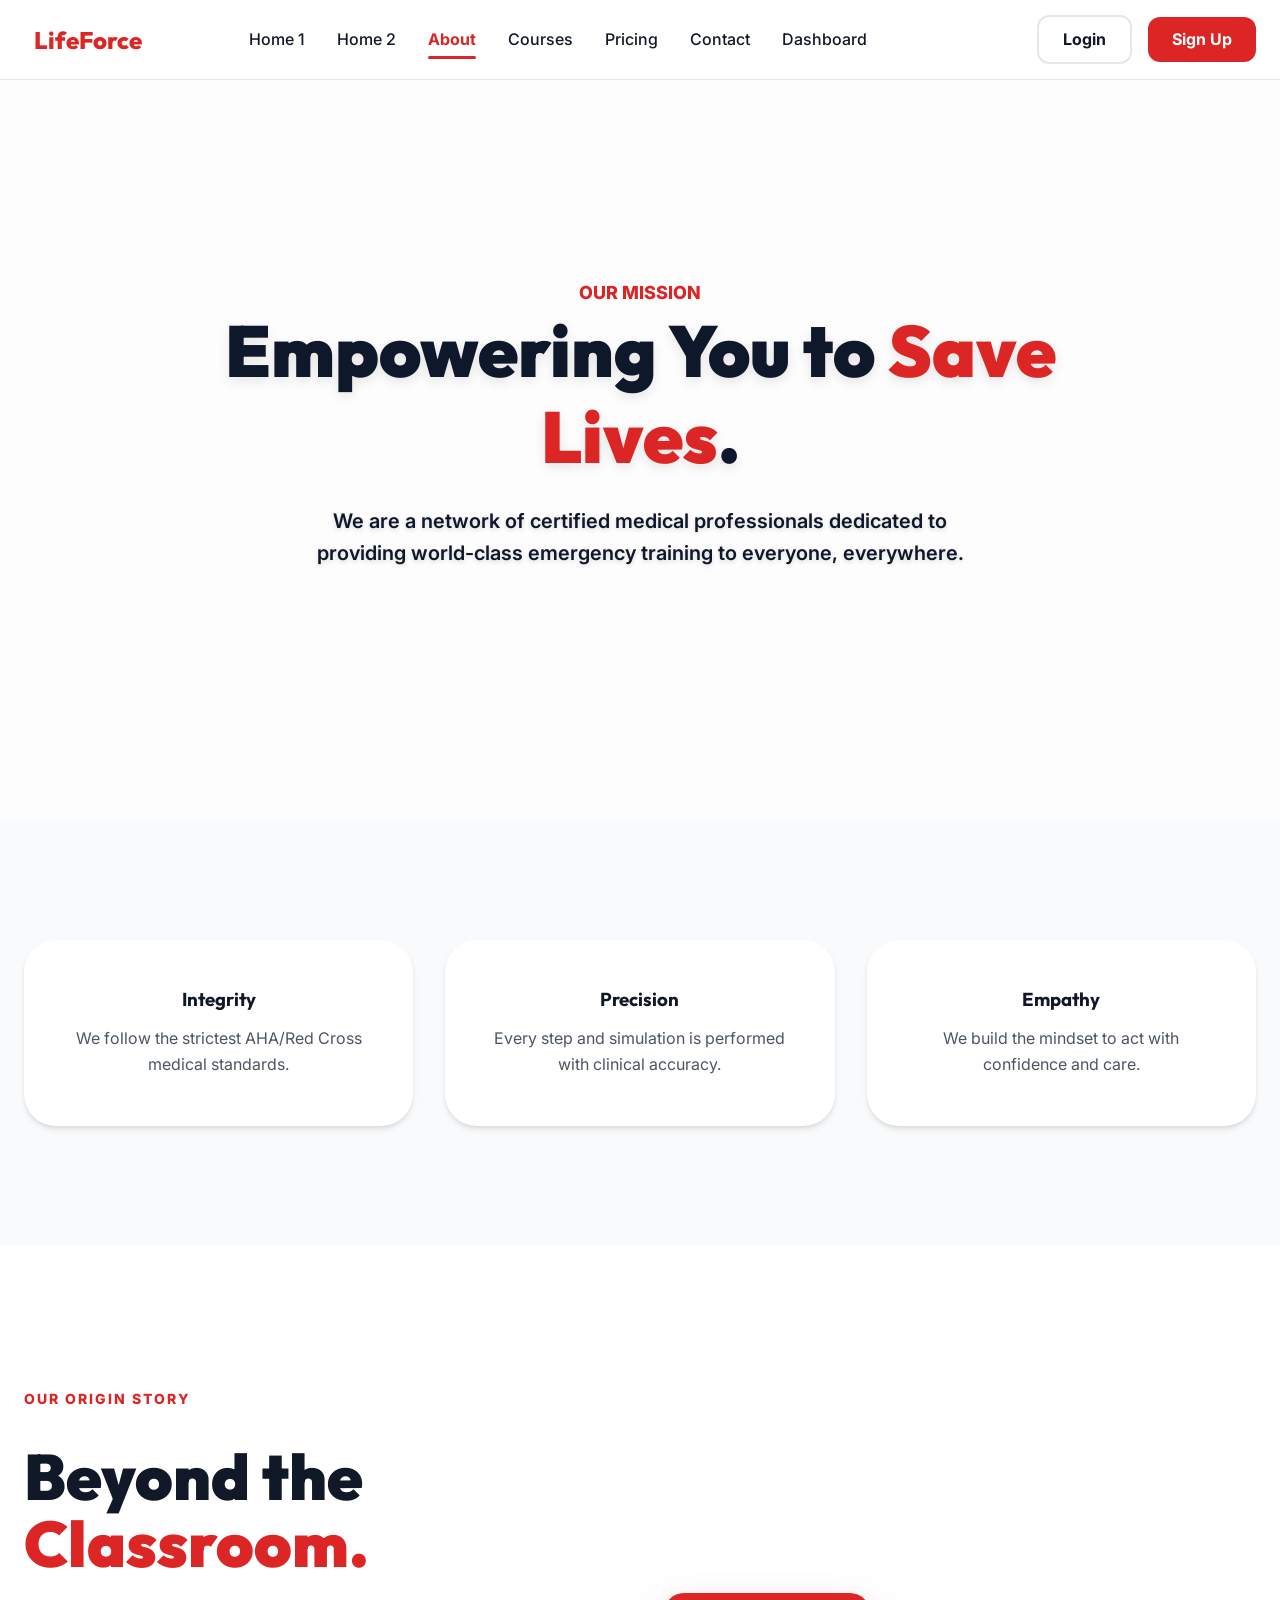
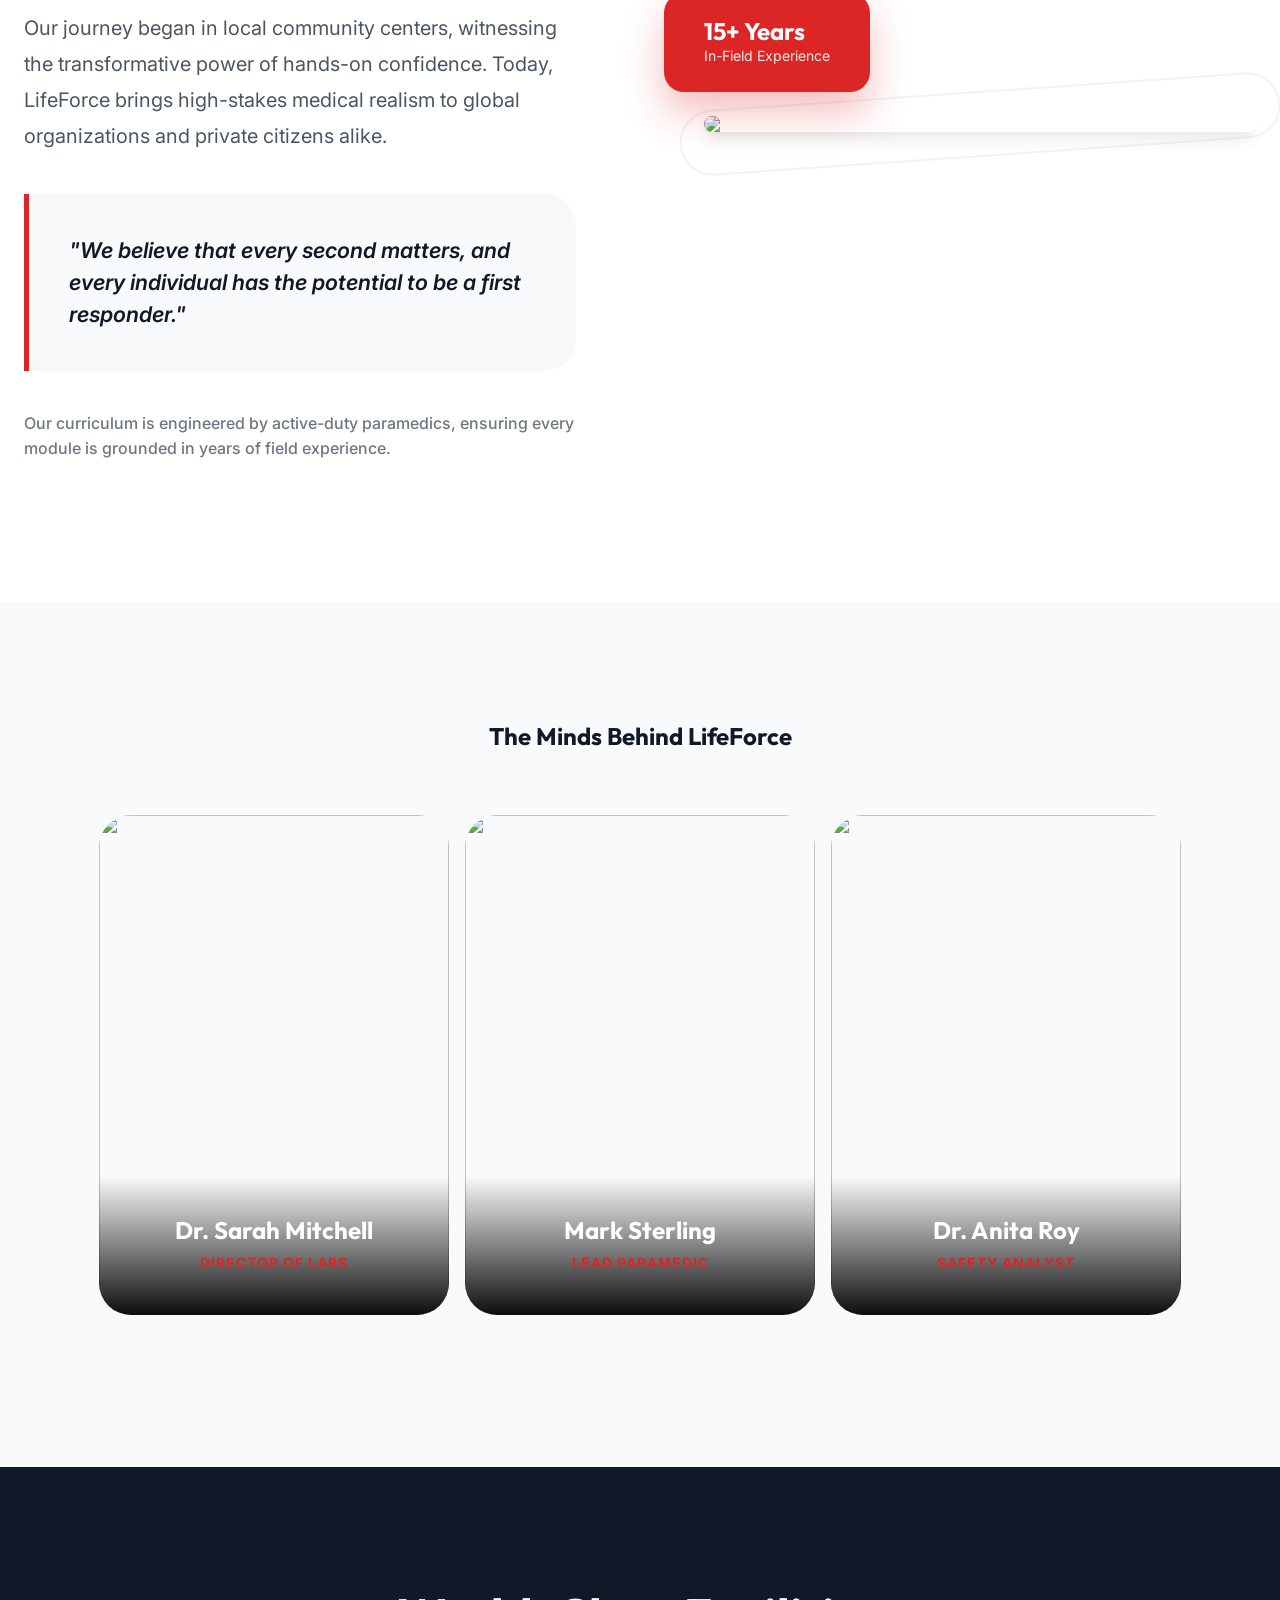
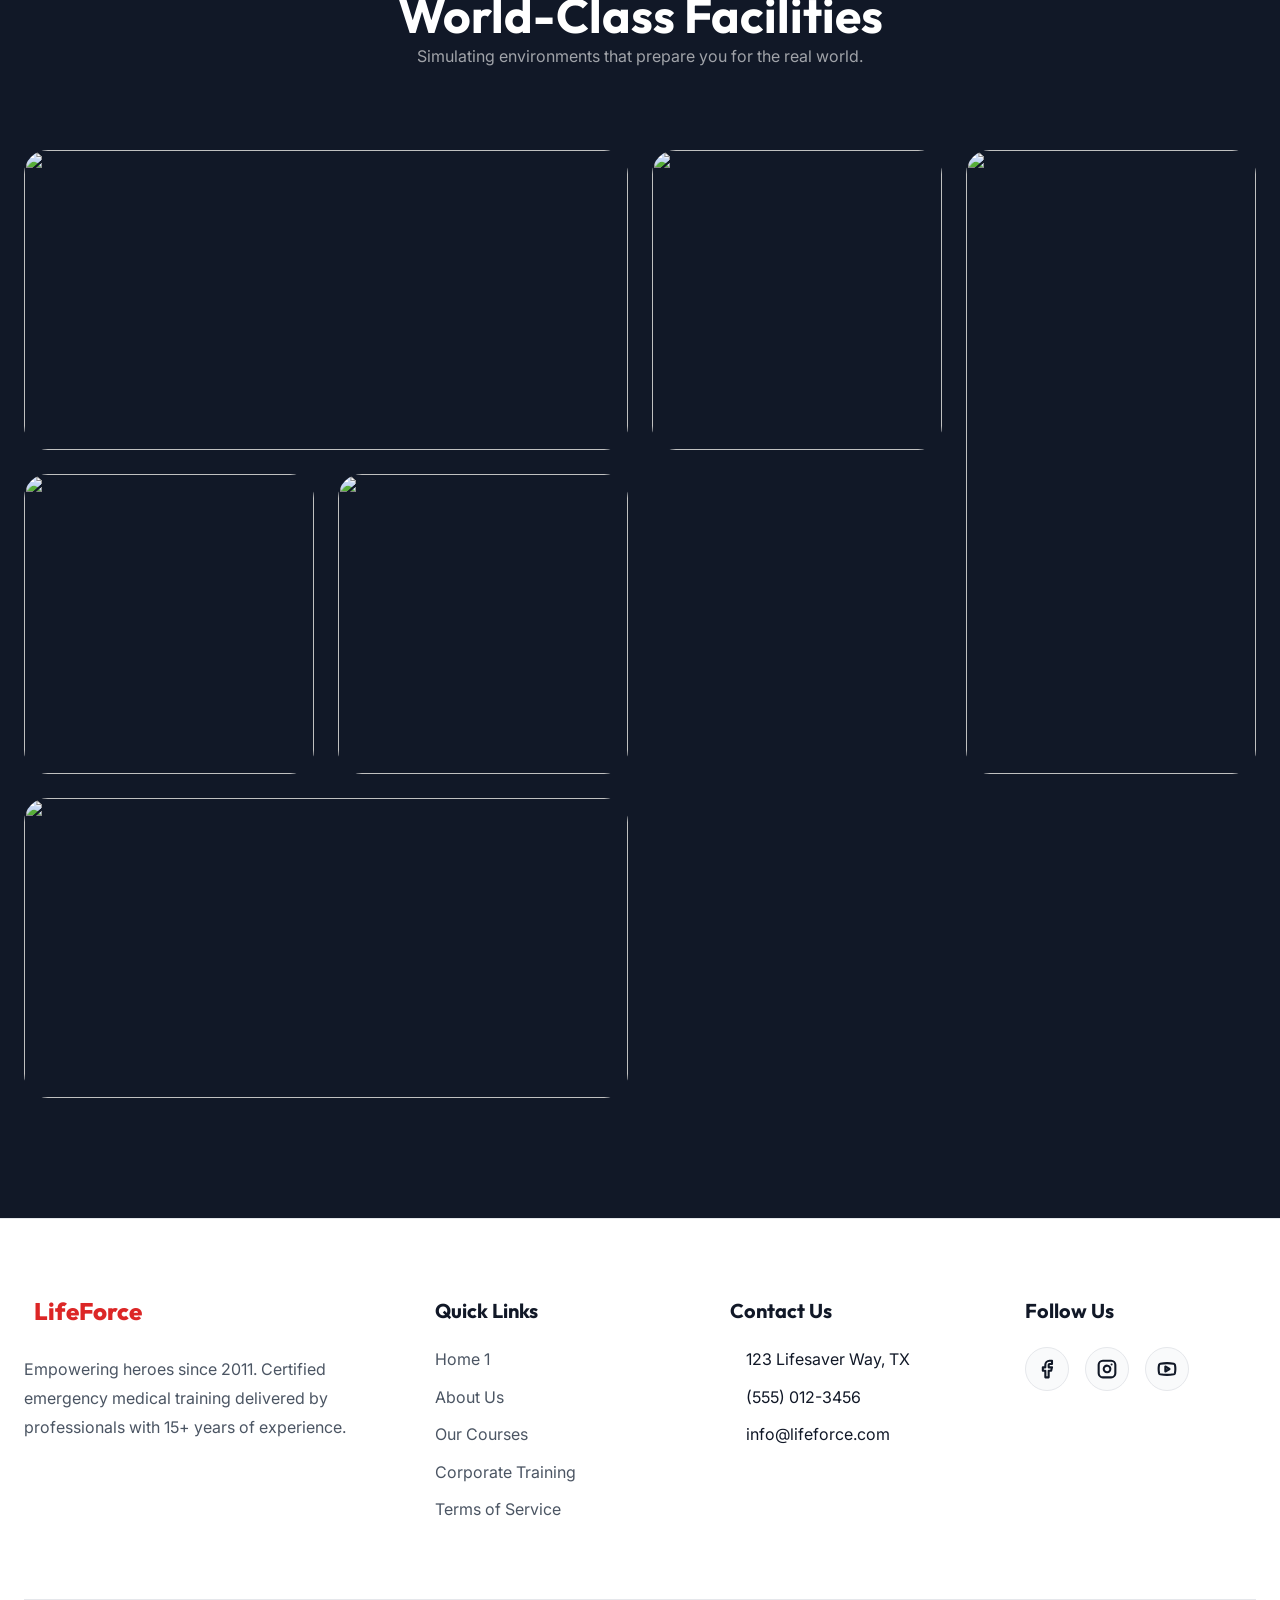
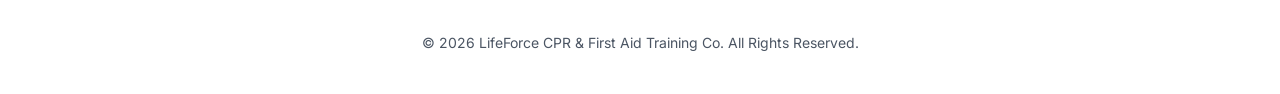
==== commit 3653b510: "doc3" ====
--- a/about.html
+++ b/about.html
@@ -72,7 +72,7 @@
             <div class="container">
                 <div class="hero-content reveal-left">
                     <span style="color: var(--primary); font-weight: 800; font-size: 1.125rem;">OUR MISSION</span>
-                    <h1 style="font-size: 4rem; margin: 1.5rem 0; font-weight: 900;">Empowering You to <span
+                    <h1>Empowering You to <span
                             style="color: var(--primary);">Save Lives</span>.</h1>
                     <p style="max-width: 700px; font-size: 1.25rem;">We are a network of certified medical professionals
                         dedicated to providing world-class emergency training to everyone, everywhere.</p>
@@ -268,11 +268,11 @@
                 <div class="footer-col">
                     <h4>Contact Us</h4>
                     <ul class="footer-links" style="pointer-events: none;">
-                        <li class="flex items-center gap-2"><i data-lucide="map-pin" size="18"
+                        <li class="flex items-center gap-4"><i data-lucide="map-pin" size="18"
                                 style="color: var(--primary);"></i> 123 Lifesaver Way, TX</li>
-                        <li class="flex items-center gap-2"><i data-lucide="phone" size="18"
+                        <li class="flex items-center gap-4"><i data-lucide="phone" size="18"
                                 style="color: var(--primary);"></i> (555) 012-3456</li>
-                        <li class="flex items-center gap-2"><i data-lucide="mail" size="18"
+                        <li class="flex items-center gap-4"><i data-lucide="mail" size="18"
                                 style="color: var(--primary);"></i> info@lifeforce.com</li>
                     </ul>
                 </div>
--- a/style.css
+++ b/style.css
@@ -107,15 +107,40 @@
 .justify-center { justify-content: center; }
 .justify-between { justify-content: space-between; }
 .grid { display: grid; }
+.gap-2 { gap: 0.5rem; }
+.flex-row { flex-direction: row !important; }
+
+.map-container {
+    width: 100%;
+    height: 450px;
+    background: var(--bg-page);
+    border-top: 1px solid var(--border-light);
+    overflow: hidden;
+    line-height: 0;
+}
+
+.map-container iframe {
+    width: 100%;
+    height: 100%;
+    transition: filter 0.3s ease;
+}
+
+body.dark-mode .map-container iframe {
+    filter: invert(90%) hue-rotate(180deg) brightness(1.2);
+}
 .gap-4 { gap: 1rem; }
+.gap-6 { gap: 1.5rem; }
 .gap-8 { gap: 2rem; }
 
 @media (max-width: 768px) {
     .flex {
         flex-direction: column;
+        align-items: center;
     }
     
-    .flex > * {
+    .flex > .btn, 
+    .flex > a.btn,
+    .flex > button.btn {
         width: 100% !important;
     }
 }
@@ -247,6 +272,7 @@
     gap: 0.5rem;
     border: none;
     outline: none;
+    white-space: nowrap;
 }
 
 .btn-primary {
@@ -827,11 +853,13 @@
 }
 
 .hero h1 {
-    font-size: 4.5rem;
+    font-size: clamp(2.5rem, 8vw, 4.5rem);
     font-weight: 900;
     margin-bottom: 1.5rem;
-    line-height: 1.05;
+    line-height: 1.2;
     text-shadow: 0 4px 12px rgba(0, 0, 0, 0.1);
+    word-break: break-word;
+    overflow-wrap: break-word;
 }
 
 .hero p {
@@ -1222,6 +1250,14 @@
     section {
         padding: 60px 0 !important;
     }
+
+    .btn {
+        padding: 0.75rem 1.5rem !important;
+        font-size: 1rem !important;
+        width: auto !important;
+        max-width: 100%;
+        margin: 0 auto;
+    }
 }
 
 @media (max-width: 480px) {
@@ -1232,17 +1268,17 @@
 
 /* Responsive Fixes */
 @media (max-width: 1024px) {
-    .hero h1 { font-size: 3rem; }
+    .hero h1 { font-size: clamp(2.25rem, 7vw, 3.5rem); }
 }
 
 @media (max-width: 768px) {
     .hero { min-height: 100vh; height: auto; display: flex; align-items: center; padding: 120px 1.5rem 80px; }
-    .hero h1 { font-size: 2.75rem; line-height: 1.1; margin-top: 20px; }
-    .hero-content { text-align: center; margin: 0 auto; }
+    .hero h1 { font-size: clamp(2rem, 9vw, 2.75rem); line-height: 1.2; margin-top: 20px; }
+    .hero-content { text-align: center; margin: 0 auto; width: 100%; }
 }
 
 @media (max-width: 480px) {
-    .hero h1 { font-size: 2.25rem; }
+    .hero h1 { font-size: 1.85rem; }
     .hero { padding-top: 100px; }
 }
 @media (max-width: 1024px) {
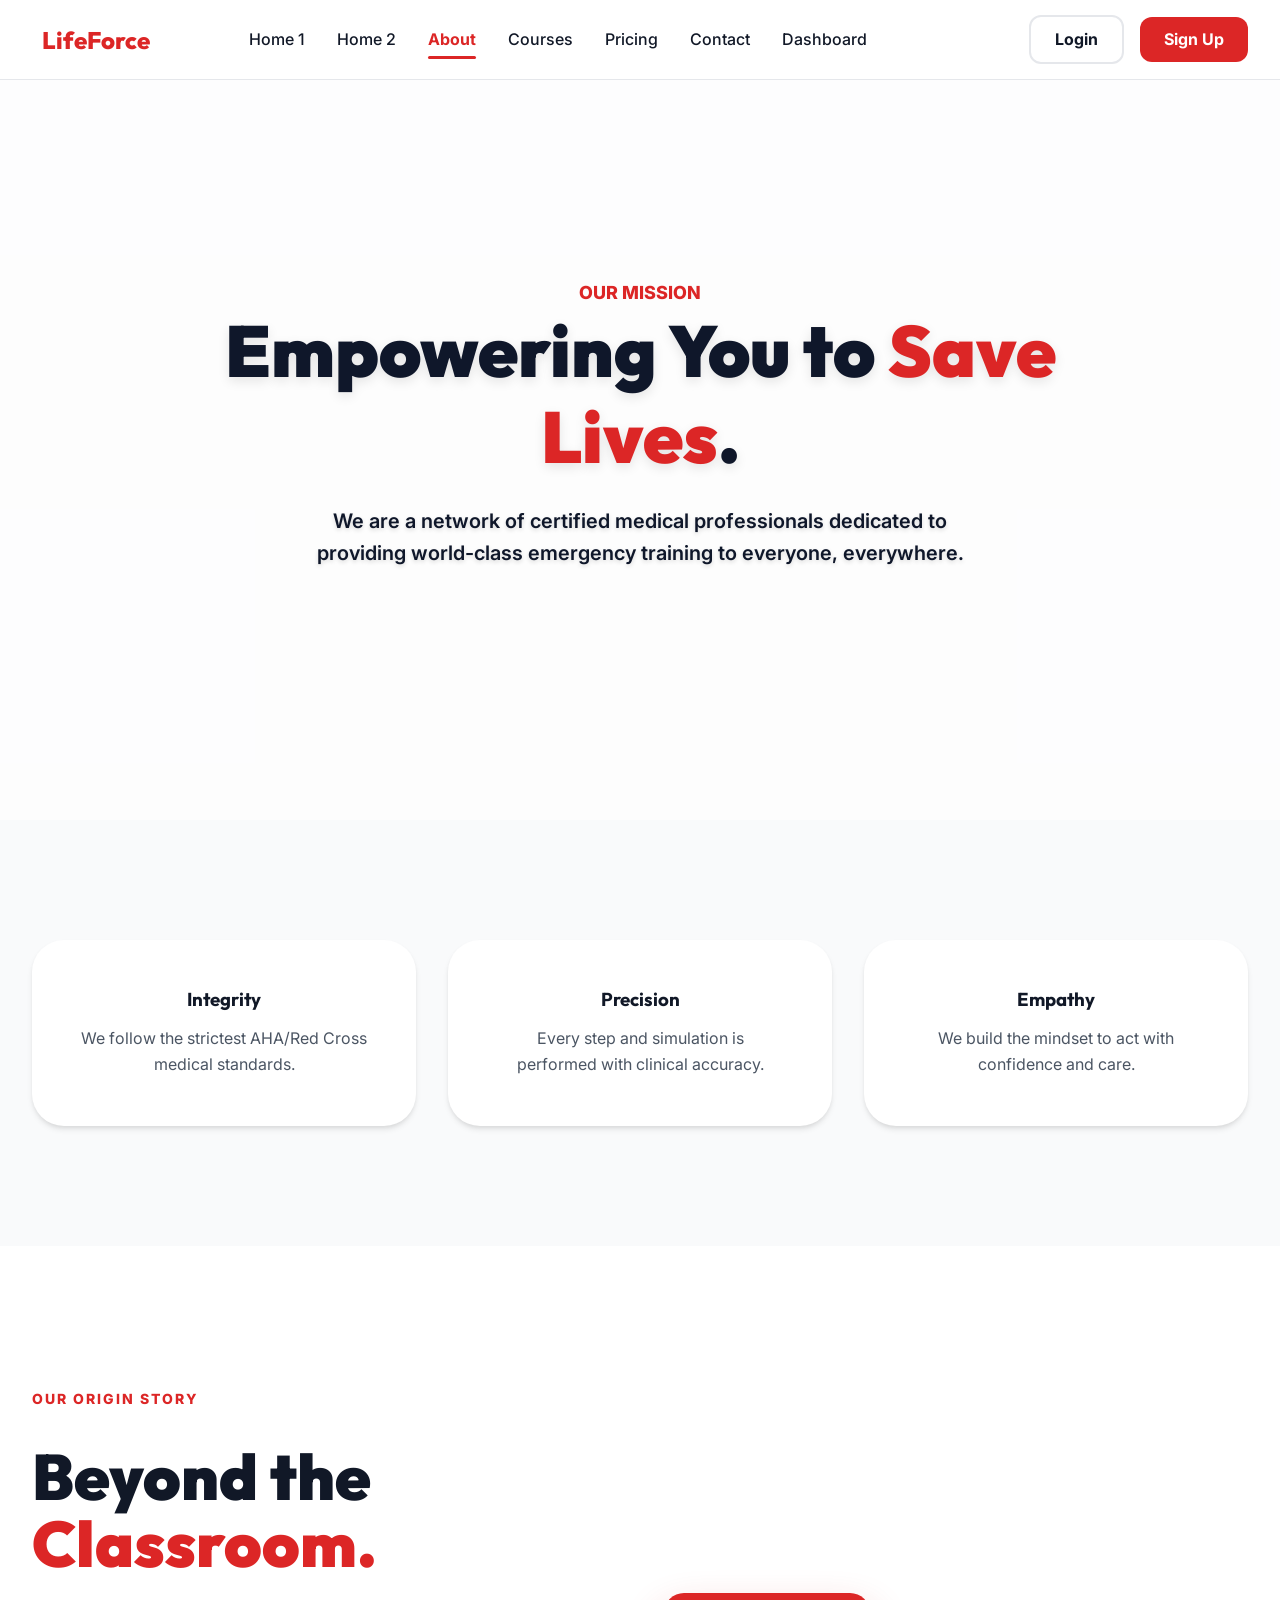
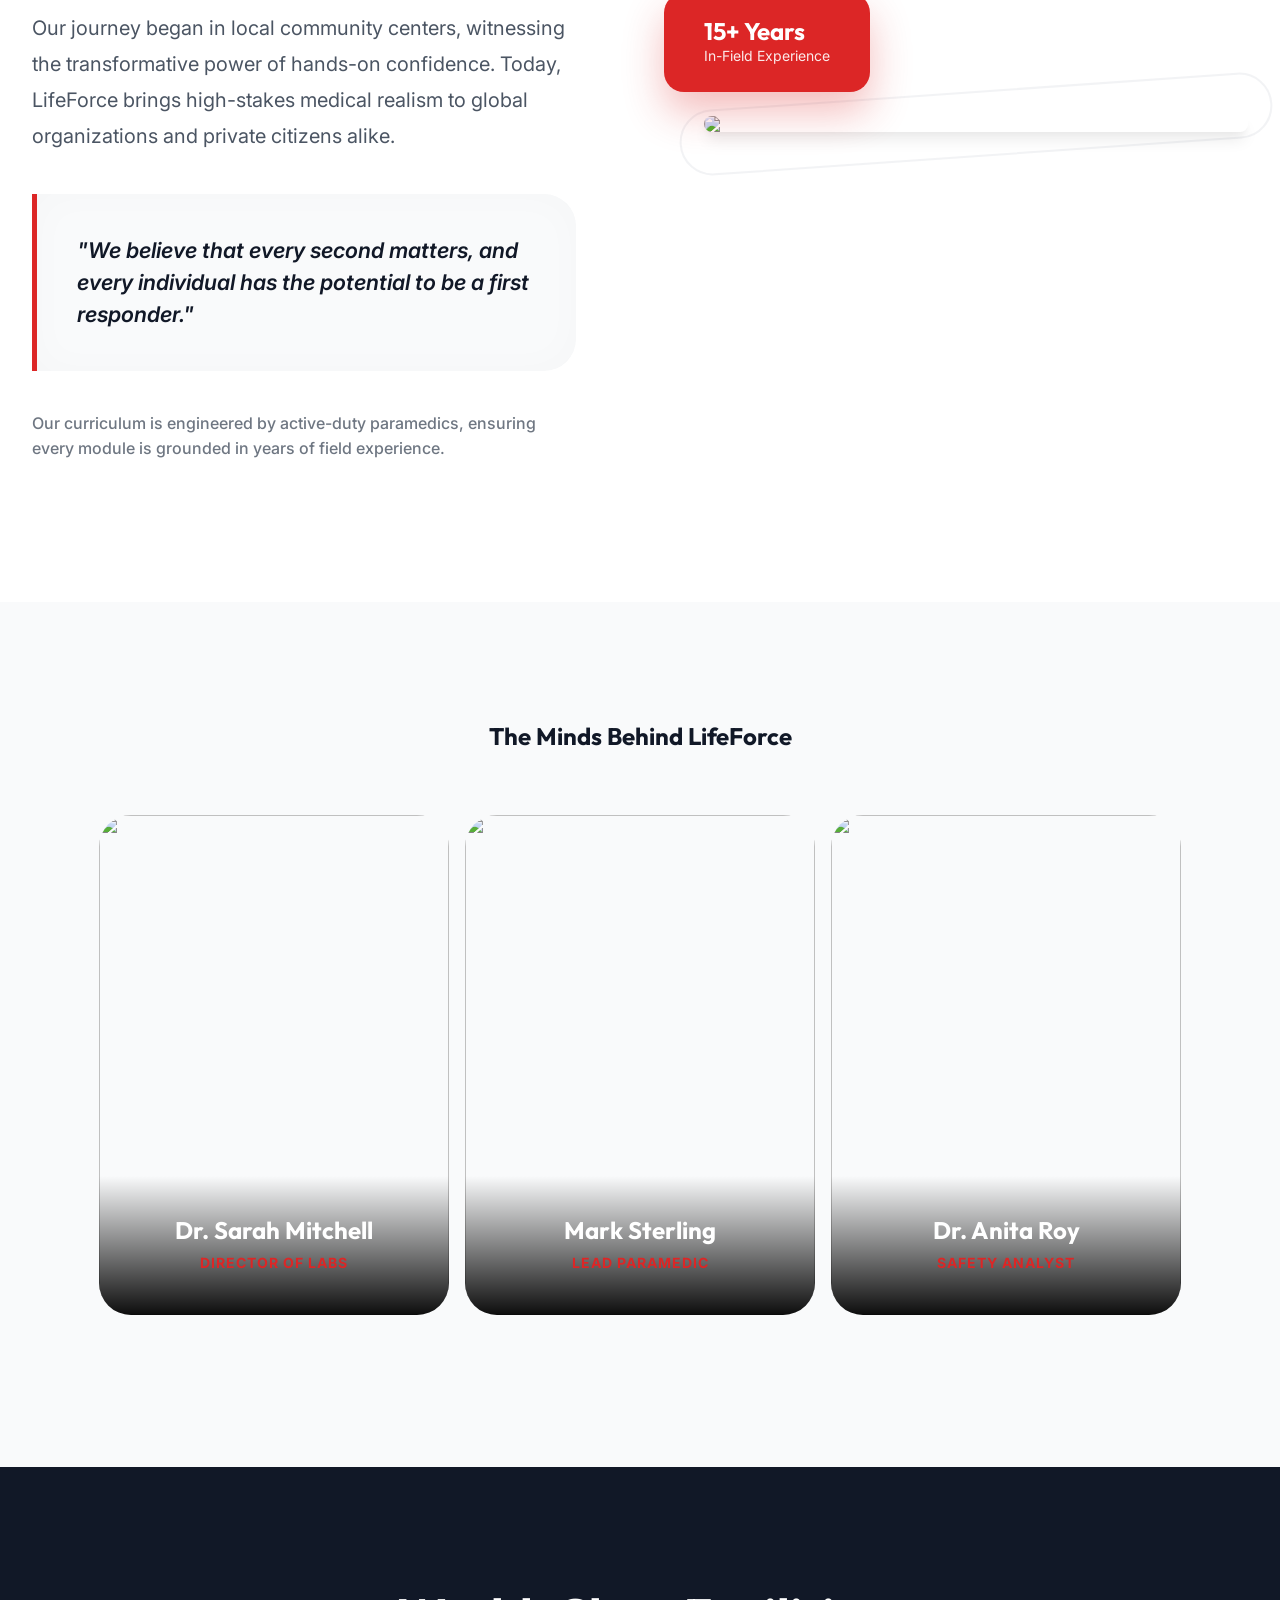
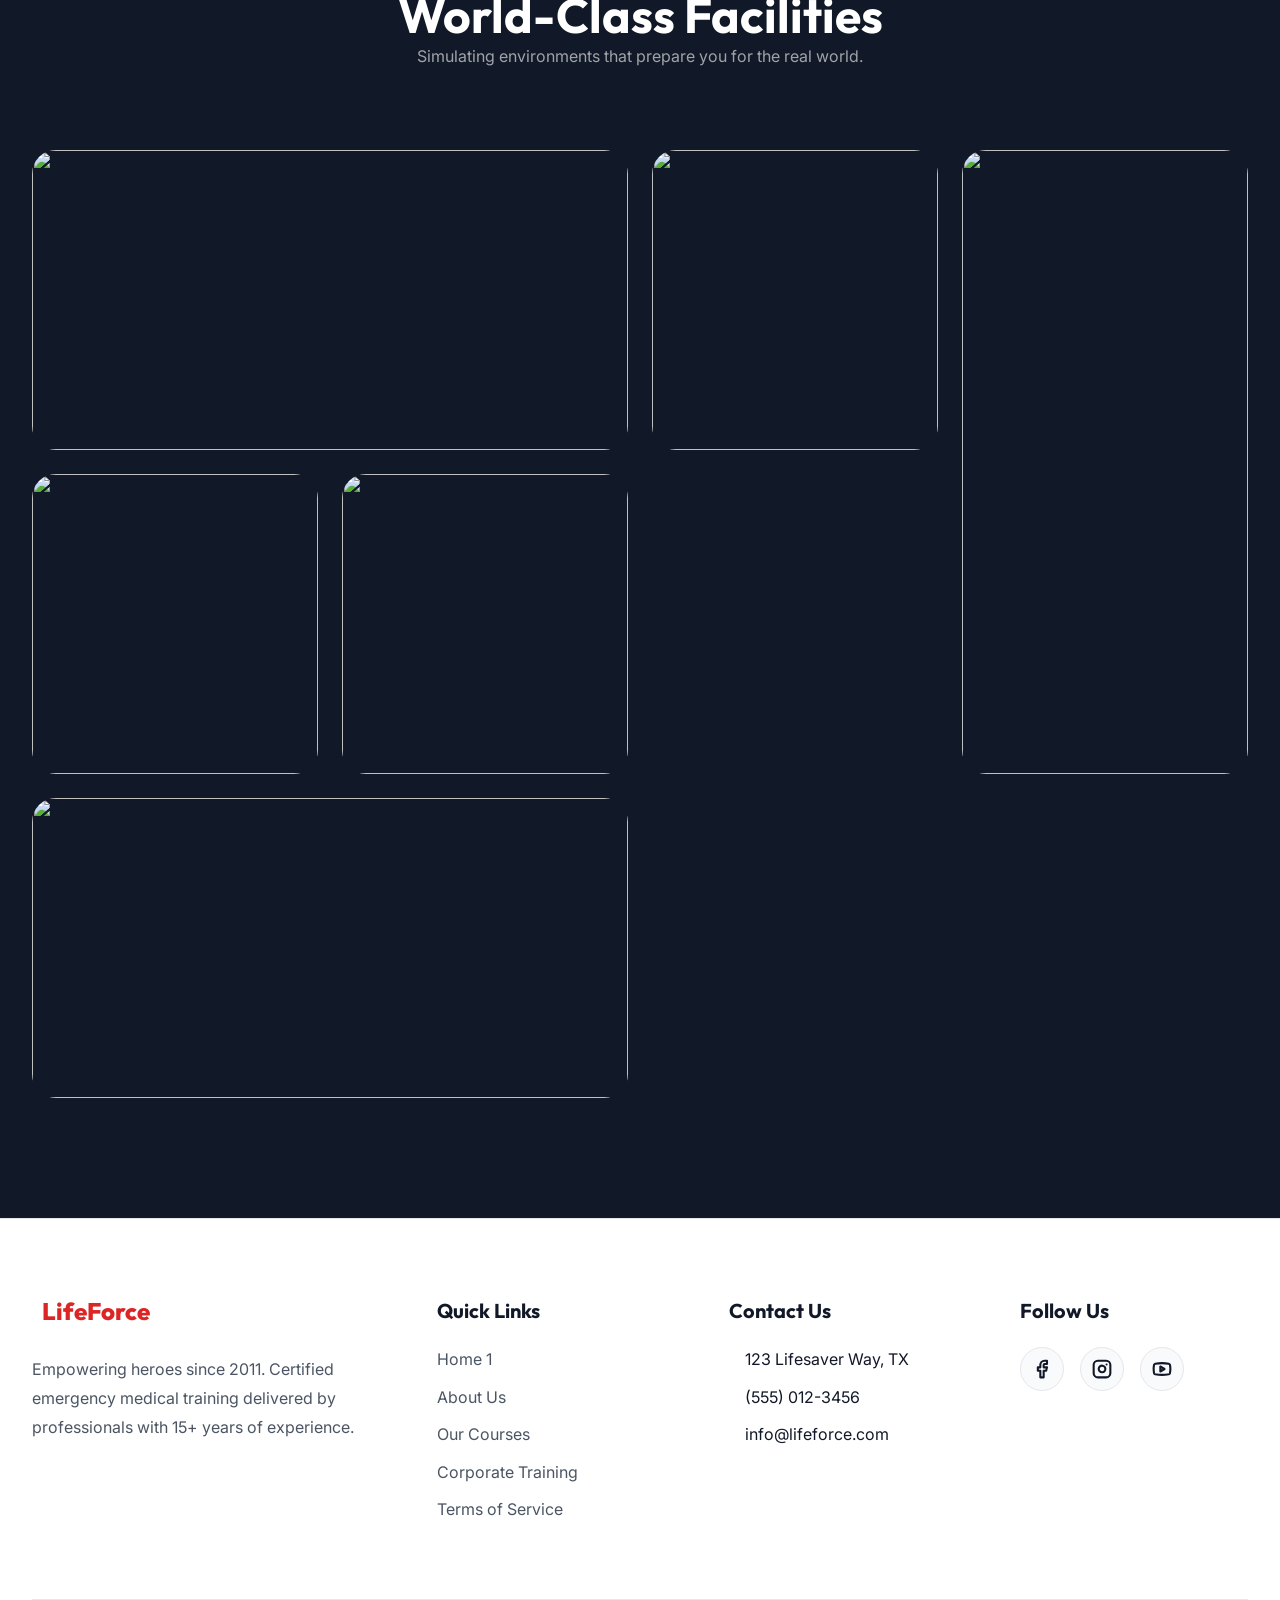
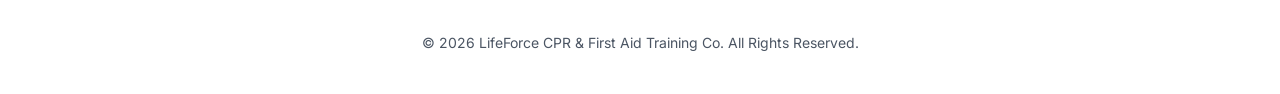
==== commit 3dd6c48c: "card" ====
--- a/about.html
+++ b/about.html
@@ -9,6 +9,35 @@
     <meta name="description"
         content="Learn about our mission to provide certified life-saving skills. Meet our professional instructors and explore our state-of-the-art facilities.">
     <link rel="stylesheet" href="style.css">
+    <style>
+        .experience-badge {
+            position: absolute;
+            bottom: 40px;
+            left: -40px;
+            background: var(--primary);
+            color: white;
+            padding: 1.5rem 2.5rem;
+            border-radius: 20px;
+            box-shadow: 0 20px 40px rgba(220, 38, 38, 0.3);
+            z-index: 3;
+            transition: all 0.3s ease;
+        }
+
+        @media (max-width: 768px) {
+            .experience-badge {
+                left: 10px;
+                bottom: 10px;
+                padding: 0.875rem 1.25rem;
+                border-radius: 12px;
+            }
+            .experience-badge h4 {
+                font-size: 1.125rem !important;
+            }
+            .experience-badge p {
+                font-size: 0.7rem !important;
+            }
+        }
+    </style>
     <script src="https://unpkg.com/lucide@latest/dist/umd/lucide.js"></script>
 </head>
 
@@ -157,8 +186,7 @@
                                 style="width: 100%; display: block; filter: saturate(1.1);">
                         </div>
                         <!-- Micro Interaction Element -->
-                        <div style="position: absolute; bottom: 40px; left: -40px; background: var(--primary); color: white; padding: 1.5rem 2.5rem; border-radius: 20px; box-shadow: 0 20px 40px rgba(220, 38, 38, 0.3); z-index: 3;"
-                            class="reveal-pop">
+                        <div class="experience-badge reveal-pop">
                             <h4 style="margin: 0; font-size: 1.5rem;">15+ Years</h4>
                             <p style="margin: 0; font-size: 0.875rem; opacity: 0.9;">In-Field Experience</p>
                         </div>
--- a/style.css
+++ b/style.css
@@ -88,7 +88,7 @@
 .container {
     max-width: 1280px;
     margin: 0 auto;
-    padding: 0 1.5rem;
+    padding: 0 2rem;
     width: 100%;
     box-sizing: border-box;
 }
@@ -1115,7 +1115,7 @@
 
 @media (max-width: 1024px) {
     .container {
-        padding: 0 1.5rem;
+        padding: 0 2rem;
     }
 
     .corporate, .corporate div {
@@ -1244,7 +1244,7 @@
     }
     
     .container {
-        padding: 0 1.25rem;
+        padding: 0 1.75rem;
     }
     
     section {
@@ -1262,7 +1262,7 @@
 
 @media (max-width: 480px) {
     .container {
-        padding: 0 1rem;
+        padding: 0 1.5rem;
     }
 }
 
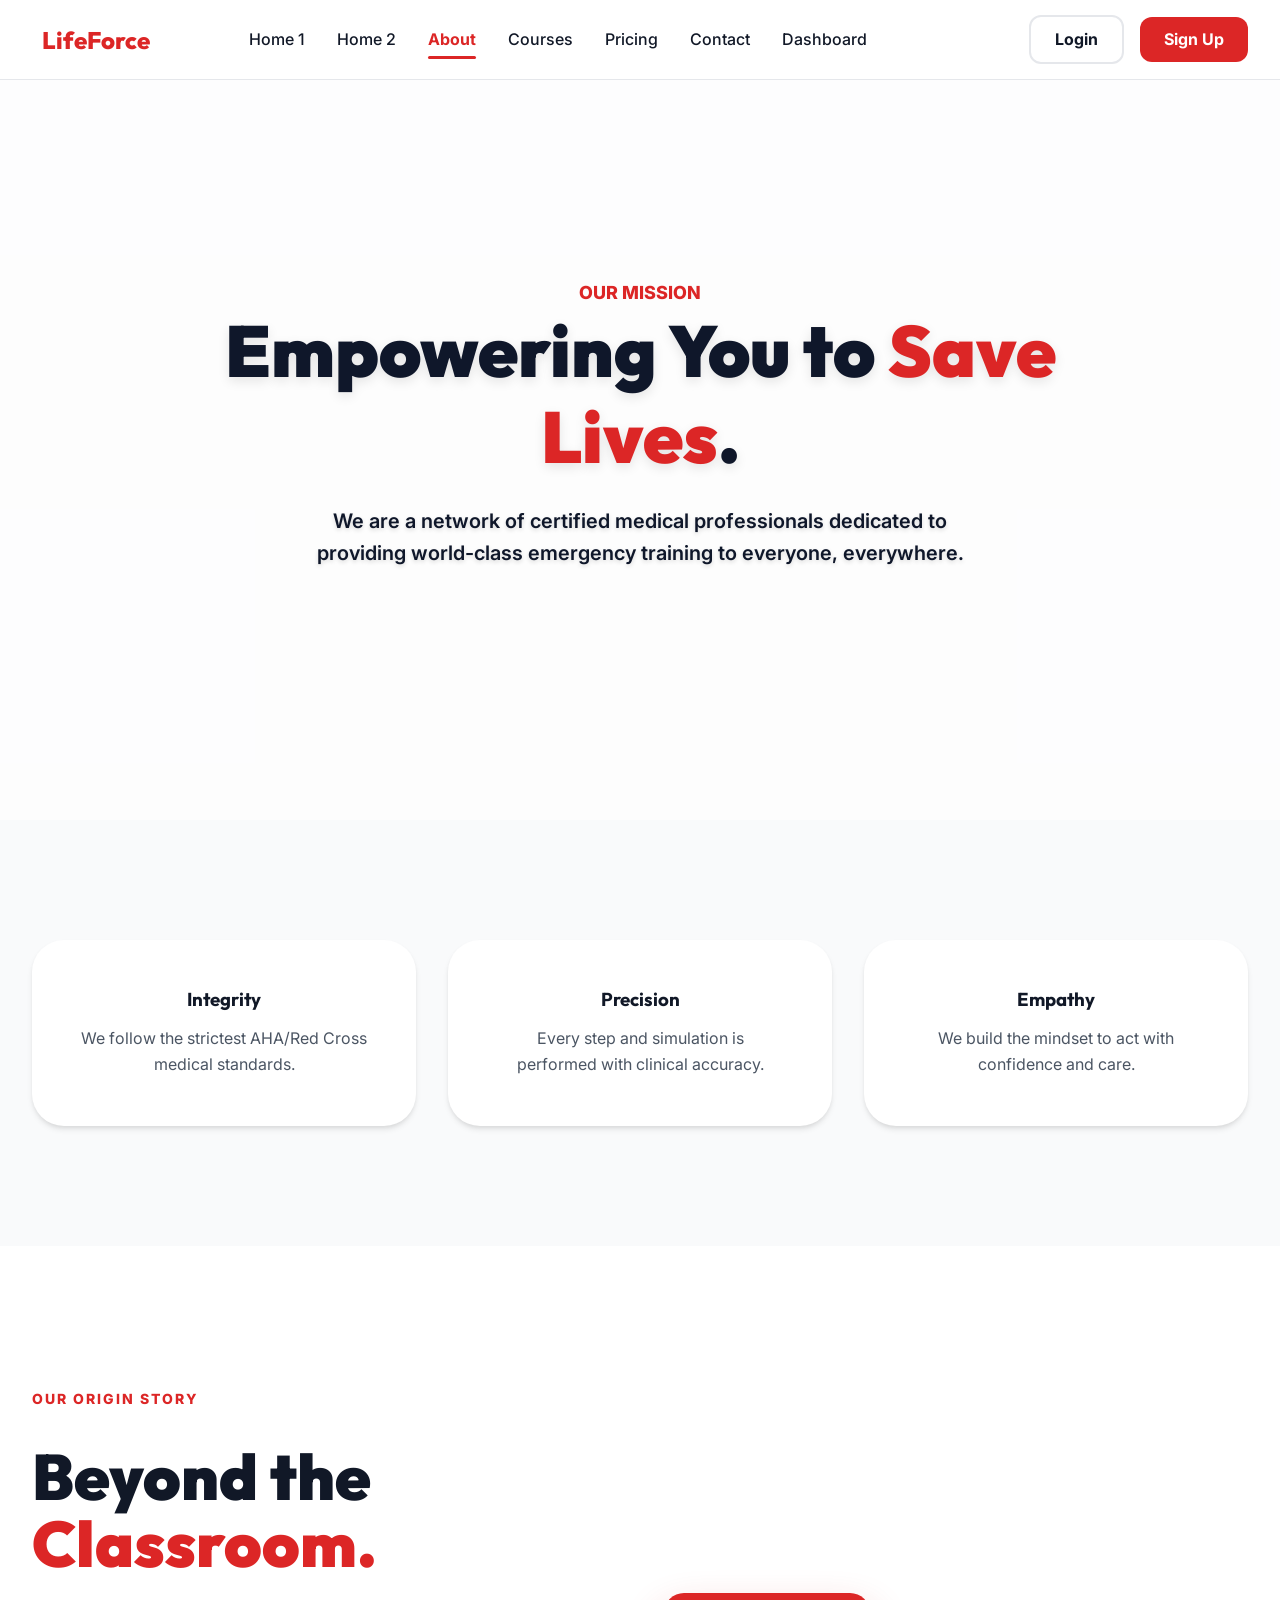
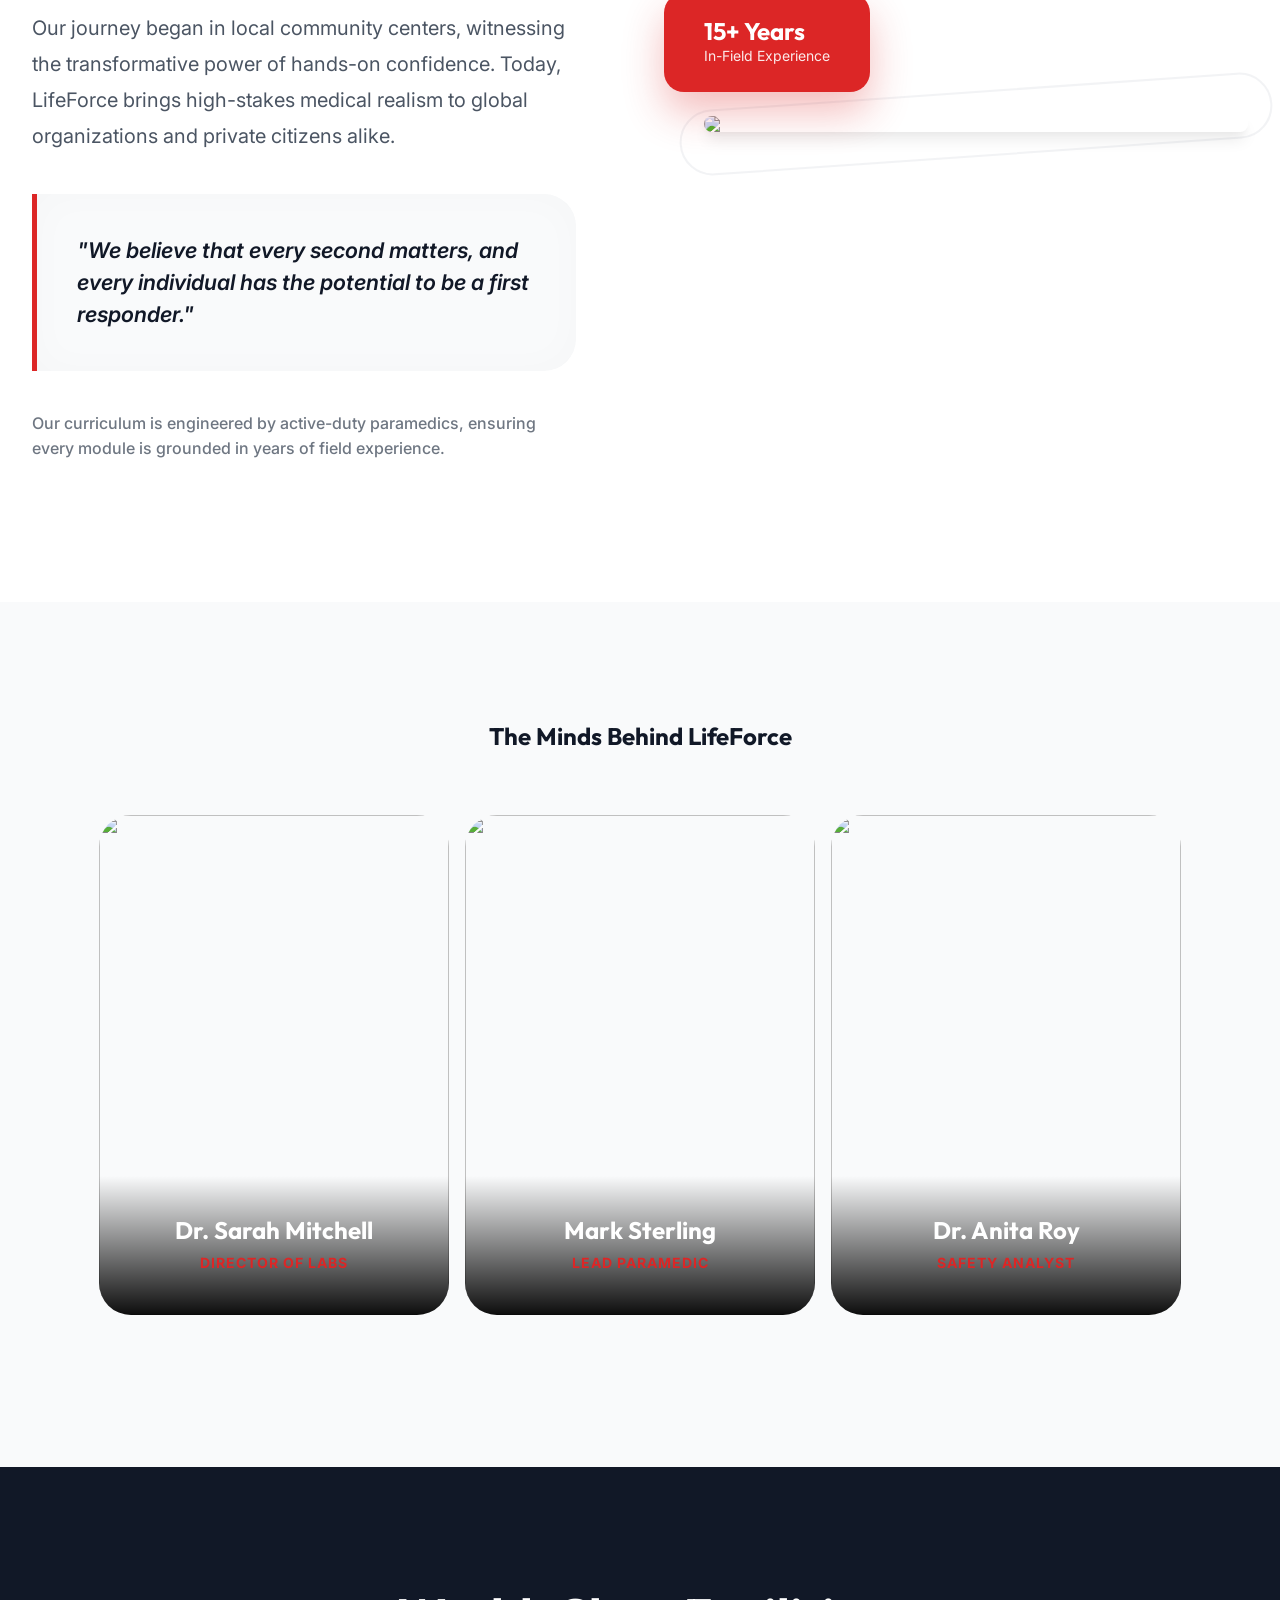
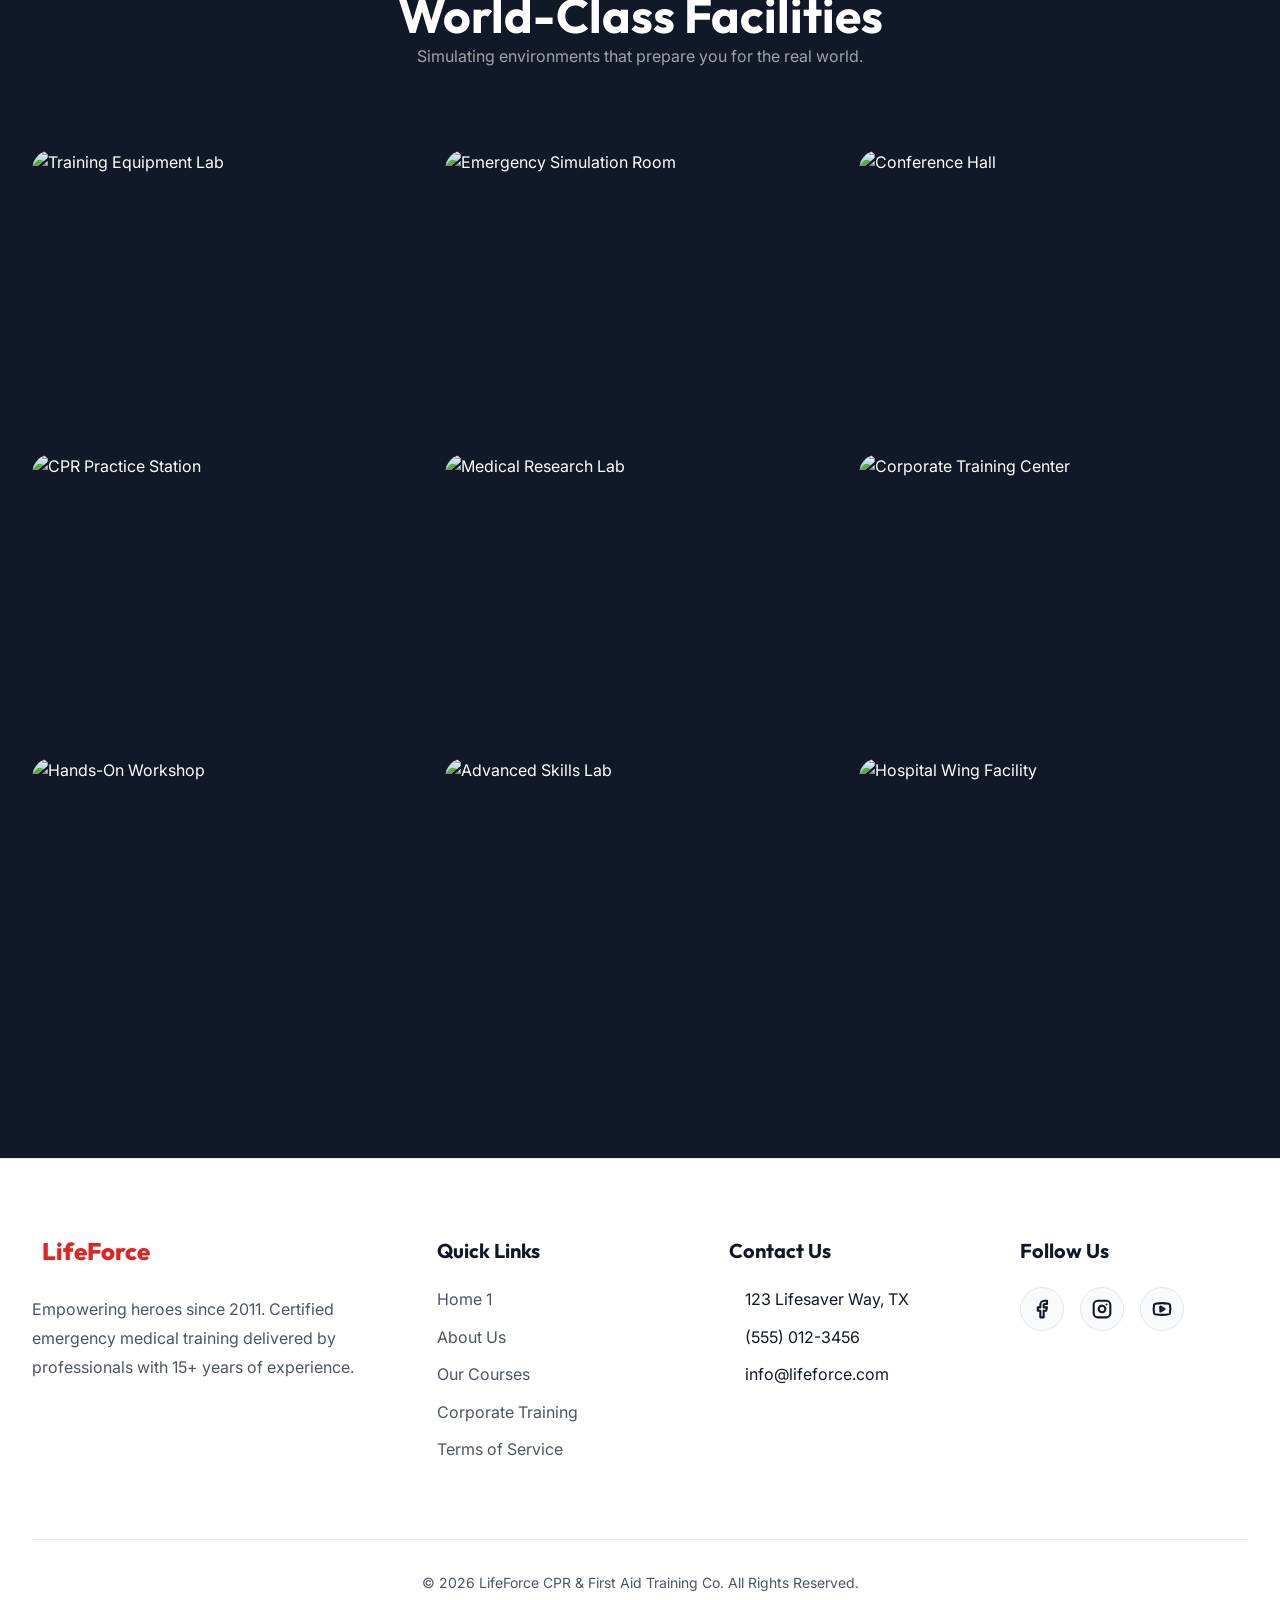
==== commit c7e87f90: "about" ====
--- a/about.html
+++ b/about.html
@@ -235,33 +235,44 @@
             </div>
         </section>
 
-        <!-- Section 5: Mosaic Facility Layout -->
+        <!-- Section 5: Uniform Facility Gallery (3x3 Grid) -->
         <section class="mosaic-gallery" style="background: var(--bg-dark); color: white; padding: 120px 0;">
             <div class="container reveal">
                 <div style="text-align: center; margin-bottom: 5rem;">
                     <h2 style="font-size: 3rem;">World-Class Facilities</h2>
                     <p style="opacity: 0.6;">Simulating environments that prepare you for the real world.</p>
                 </div>
-                <div class="grid mosaic-grid"
-                    style="grid-template-columns: repeat(4, 1fr); grid-auto-rows: 300px; gap: 1.5rem;">
-                    <div class="reveal-left" style="grid-column: span 2; border-radius: 24px; overflow: hidden;"><img
-                            src="https://images.pexels.com/photos/8460235/pexels-photo-8460235.jpeg"
-                            style="width:100%; height:100%; object-fit: cover;"></div>
-                    <div class="reveal-pop" style="border-radius: 24px; overflow: hidden;"><img
-                            src="https://images.unsplash.com/photo-1516549655169-df83a0774514?q=80&w=400&auto=format&fit=crop"
-                            style="width:100%; height:100%; object-fit: cover;"></div>
-                    <div class="reveal-right" style="grid-row: span 2; border-radius: 24px; overflow: hidden;"><img
-                            src="https://images.unsplash.com/photo-1519491050282-cf00c82424b4?q=80&w=600&auto=format&fit=crop"
-                            style="width:100%; height:100%; object-fit: cover;"></div>
-                    <div class="reveal-pop" style="border-radius: 24px; overflow: hidden;"><img
-                            src="https://images.pexels.com/photos/8943274/pexels-photo-8943274.jpeg"
-                            style="width:100%; height:100%; object-fit: cover;"></div>
-                    <div class="reveal-right" style="border-radius: 24px; overflow: hidden;"><img
-                            src="https://images.unsplash.com/photo-1584036561566-baf8f5f1b144?q=80&w=600&auto=format&fit=crop"
-                            style="width:100%; height:100%; object-fit: cover;"></div>
-                    <div class="reveal-left" style="grid-column: span 2; border-radius: 24px; overflow: hidden;"><img
-                            src="https://images.unsplash.com/photo-1486406146926-c627a92ad1ab?q=80&w=800&auto=format&fit=crop"
-                            style="width:100%; height:100%; object-fit: cover;"></div>
+                <div class="grid mosaic-grid">
+                    <!-- Row 1 -->
+                    <div class="facility-card reveal-left">
+                        <img src="https://images.pexels.com/photos/8460235/pexels-photo-8460235.jpeg" alt="Training Equipment Lab">
+                    </div>
+                    <div class="facility-card reveal-pop">
+                        <img src="https://images.unsplash.com/photo-1516549655169-df83a0774514?q=80&w=600&auto=format&fit=crop" alt="Emergency Simulation Room">
+                    </div>
+                    <div class="facility-card reveal-right">
+                        <img src="https://images.unsplash.com/photo-1519491050282-cf00c82424b4?q=80&w=600&auto=format&fit=crop" alt="Conference Hall">
+                    </div>
+                    <!-- Row 2 -->
+                    <div class="facility-card reveal-left">
+                        <img src="https://images.pexels.com/photos/8943274/pexels-photo-8943274.jpeg" alt="CPR Practice Station">
+                    </div>
+                    <div class="facility-card reveal-pop">
+                        <img src="https://images.unsplash.com/photo-1584036561566-baf8f5f1b144?q=80&w=600&auto=format&fit=crop" alt="Medical Research Lab">
+                    </div>
+                    <div class="facility-card reveal-right">
+                        <img src="https://images.unsplash.com/photo-1486406146926-c627a92ad1ab?q=80&w=800&auto=format&fit=crop" alt="Corporate Training Center">
+                    </div>
+                    <!-- Row 3 -->
+                    <div class="facility-card reveal-left">
+                        <img src="https://images.unsplash.com/photo-1504439468489-c8920d796a29?q=80&w=600&auto=format&fit=crop" alt="Hands-On Workshop">
+                    </div>
+                    <div class="facility-card reveal-pop">
+                        <img src="https://images.unsplash.com/photo-1551076805-e1869033e561?q=80&w=600&auto=format&fit=crop" alt="Advanced Skills Lab">
+                    </div>
+                    <div class="facility-card reveal-right">
+                        <img src="https://images.unsplash.com/photo-1538108149393-fbbd81895907?q=80&w=600&auto=format&fit=crop" alt="Hospital Wing Facility">
+                    </div>
                 </div>
             </div>
         </section>
--- a/style.css
+++ b/style.css
@@ -800,6 +800,37 @@
     transition: background 0.5s ease;
 }
 
+/* Uniform 3x3 Facility Grid */
+.mosaic-grid {
+    grid-template-columns: repeat(3, 1fr);
+    gap: 1.5rem;
+}
+
+.facility-card {
+    border-radius: 20px;
+    overflow: hidden;
+    height: 280px;
+    position: relative;
+    transition: transform 0.4s ease, box-shadow 0.4s ease;
+}
+
+.facility-card:hover {
+    transform: translateY(-6px);
+    box-shadow: 0 20px 40px rgba(0, 0, 0, 0.4);
+}
+
+.facility-card img {
+    width: 100%;
+    height: 100%;
+    object-fit: cover;
+    display: block;
+    transition: transform 0.5s ease;
+}
+
+.facility-card:hover img {
+    transform: scale(1.05);
+}
+
 /* Back to Top */
 .back-to-top {
     position: fixed;
@@ -1158,20 +1189,14 @@
     }
 
 
+    /* Uniform 3x3 Facility Grid */
     .mosaic-grid {
-        grid-template-columns: 1fr 1fr !important;
-        grid-auto-rows: 250px !important;
-        gap: 1rem !important;
-    }
-
-    .mosaic-grid > div {
-        grid-column: span 1 !important;
-        grid-row: span 1 !important;
-        height: 250px !important;
-    }
-
-    .mosaic-grid div[style*="grid-column: span 2"] {
-        grid-column: span 2 !important;
+        grid-template-columns: repeat(2, 1fr) !important;
+        gap: 1.25rem !important;
+    }
+
+    .mosaic-grid .facility-card {
+        height: 240px !important;
     }
 
     /* Small Mobile: Stack to 1 Column */
@@ -1179,9 +1204,9 @@
         .mosaic-grid {
             grid-template-columns: 1fr !important;
         }
-        .mosaic-grid > div,
-        .mosaic-grid div[style*="grid-column: span 2"] {
-            grid-column: span 1 !important;
+
+        .mosaic-grid .facility-card {
+            height: 220px !important;
         }
     }
 
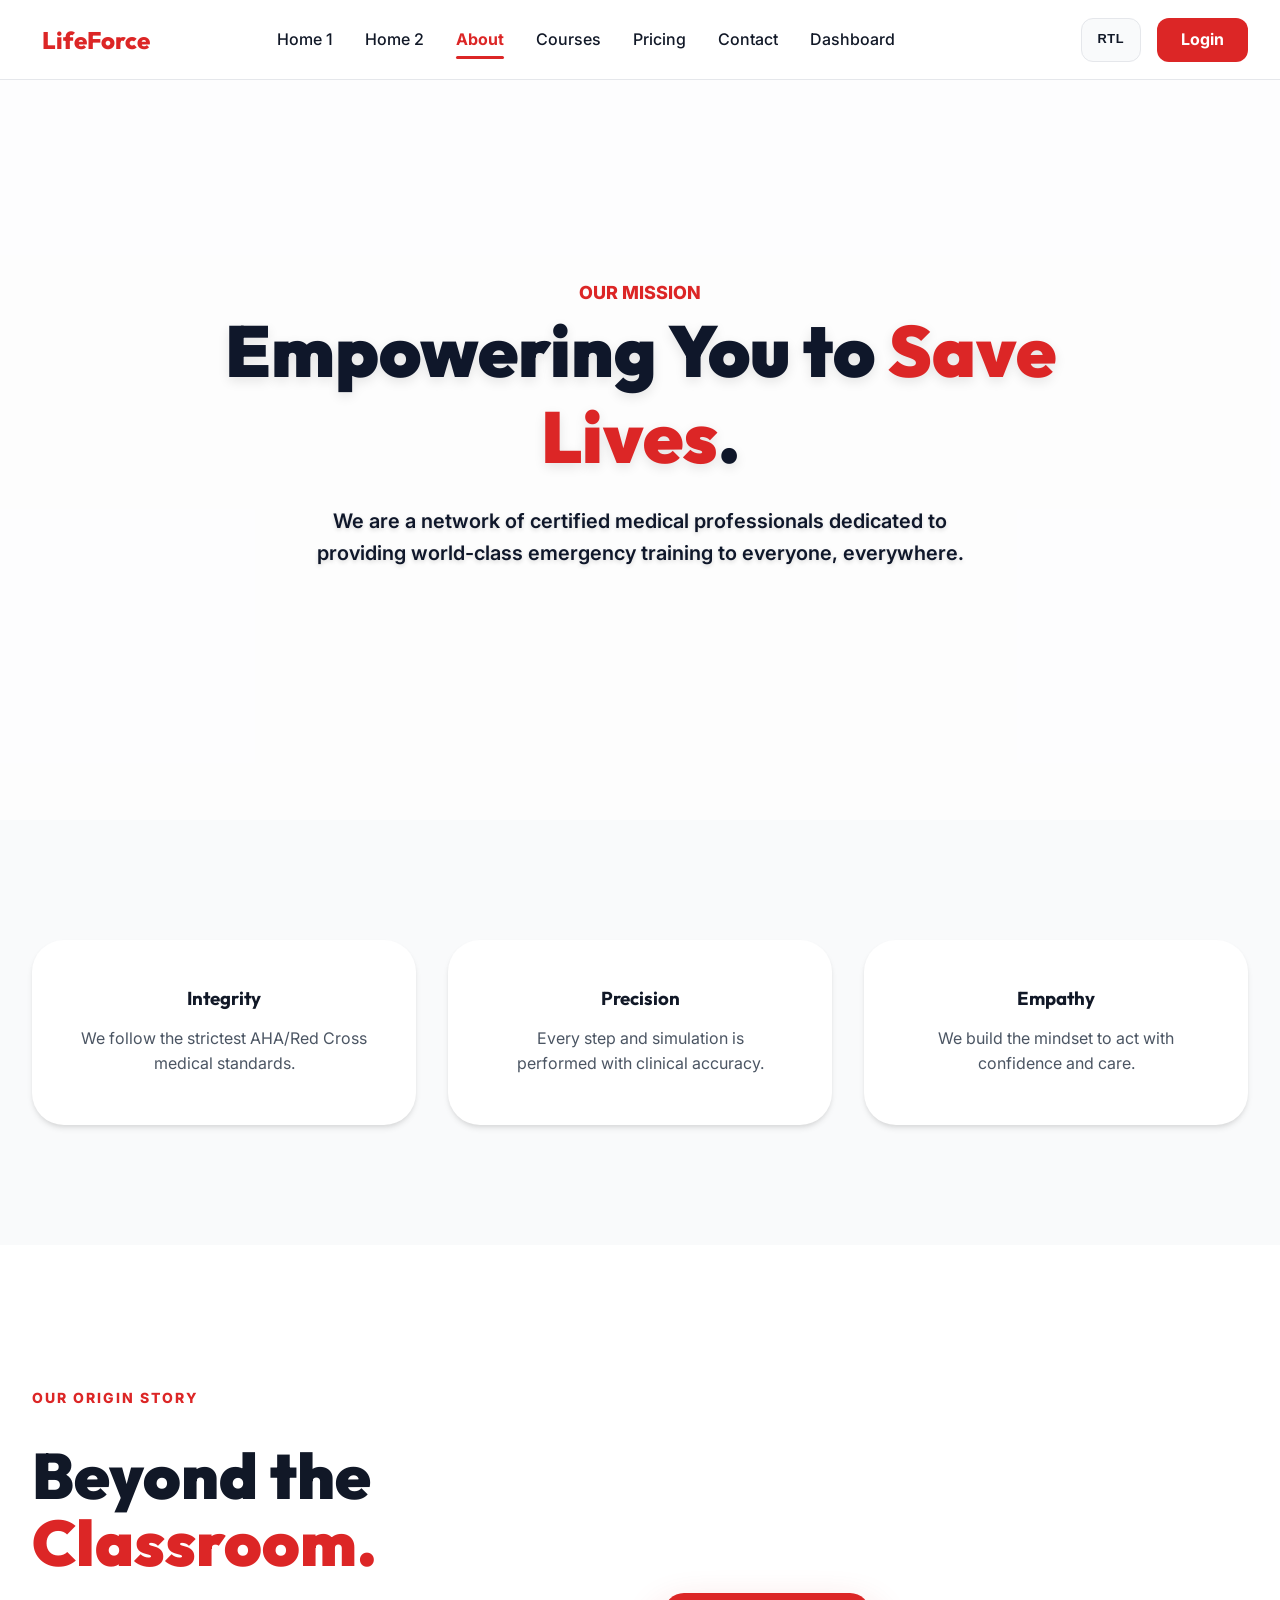
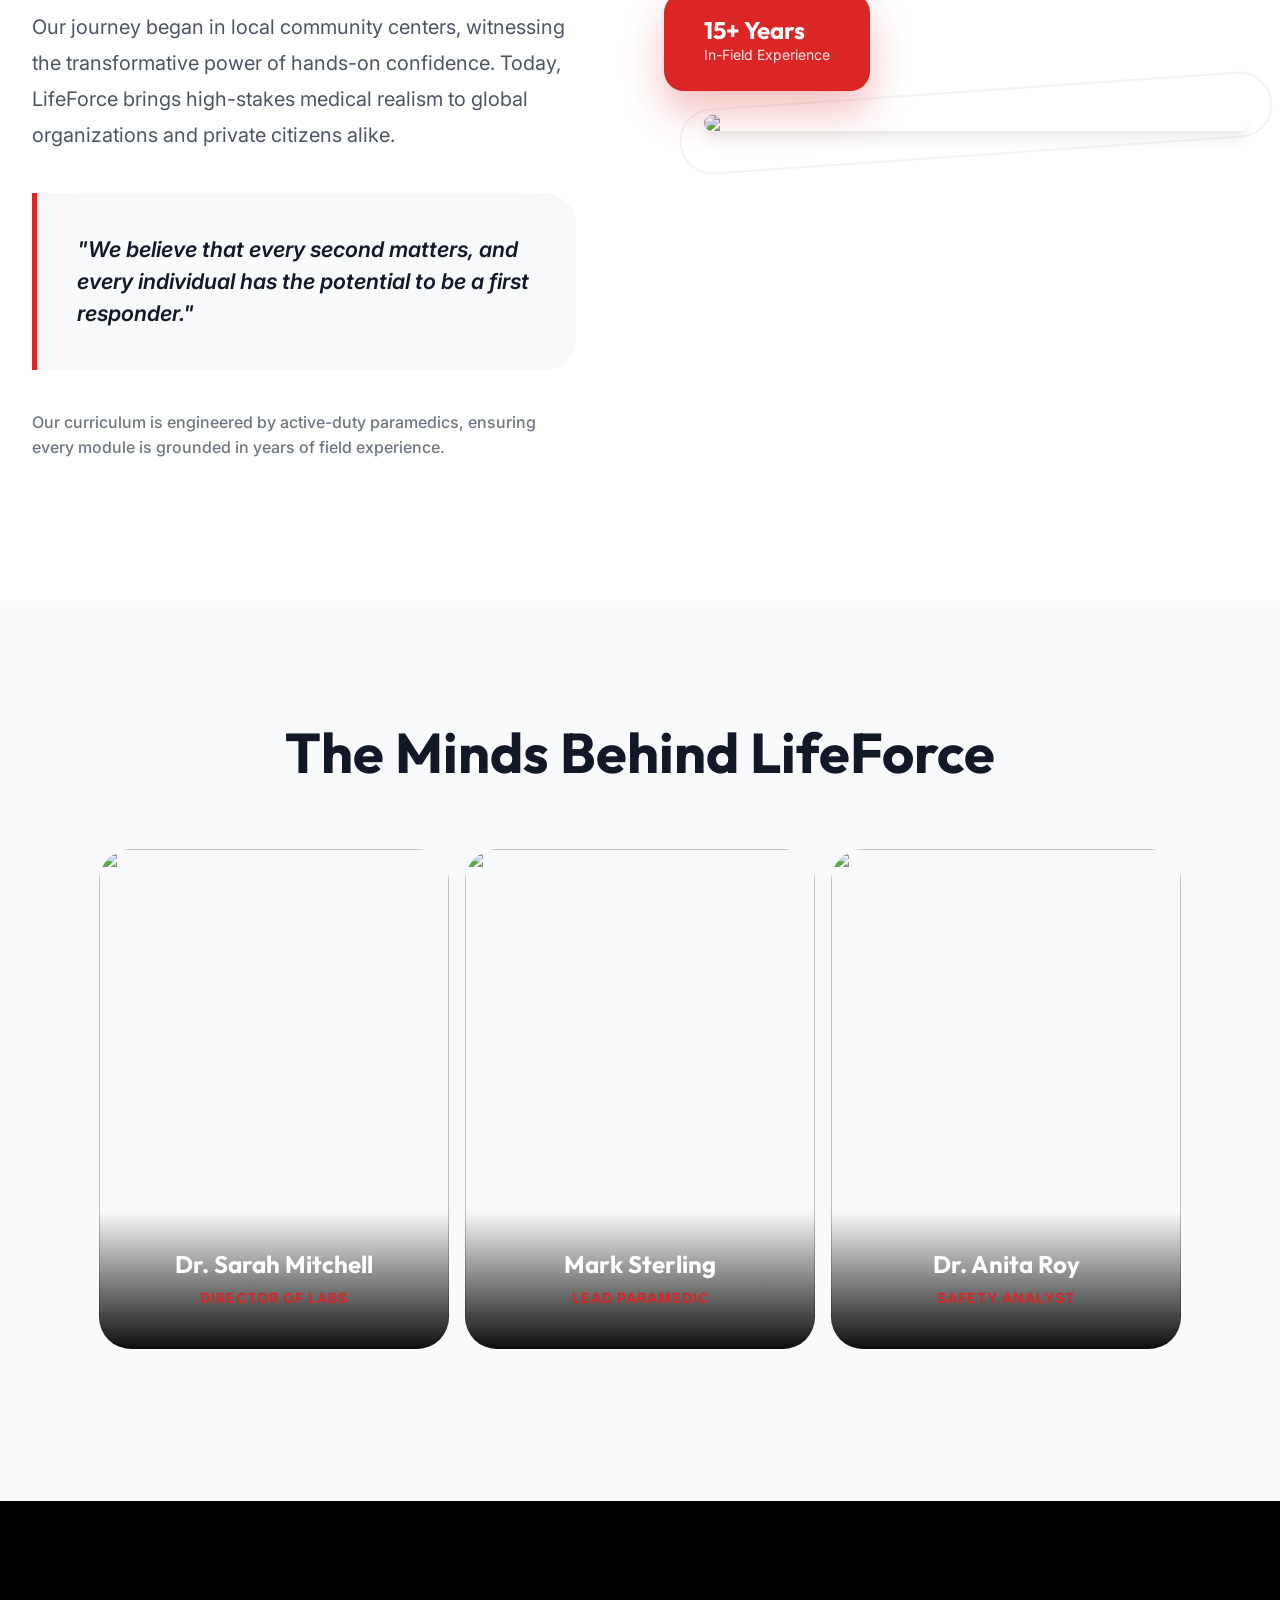
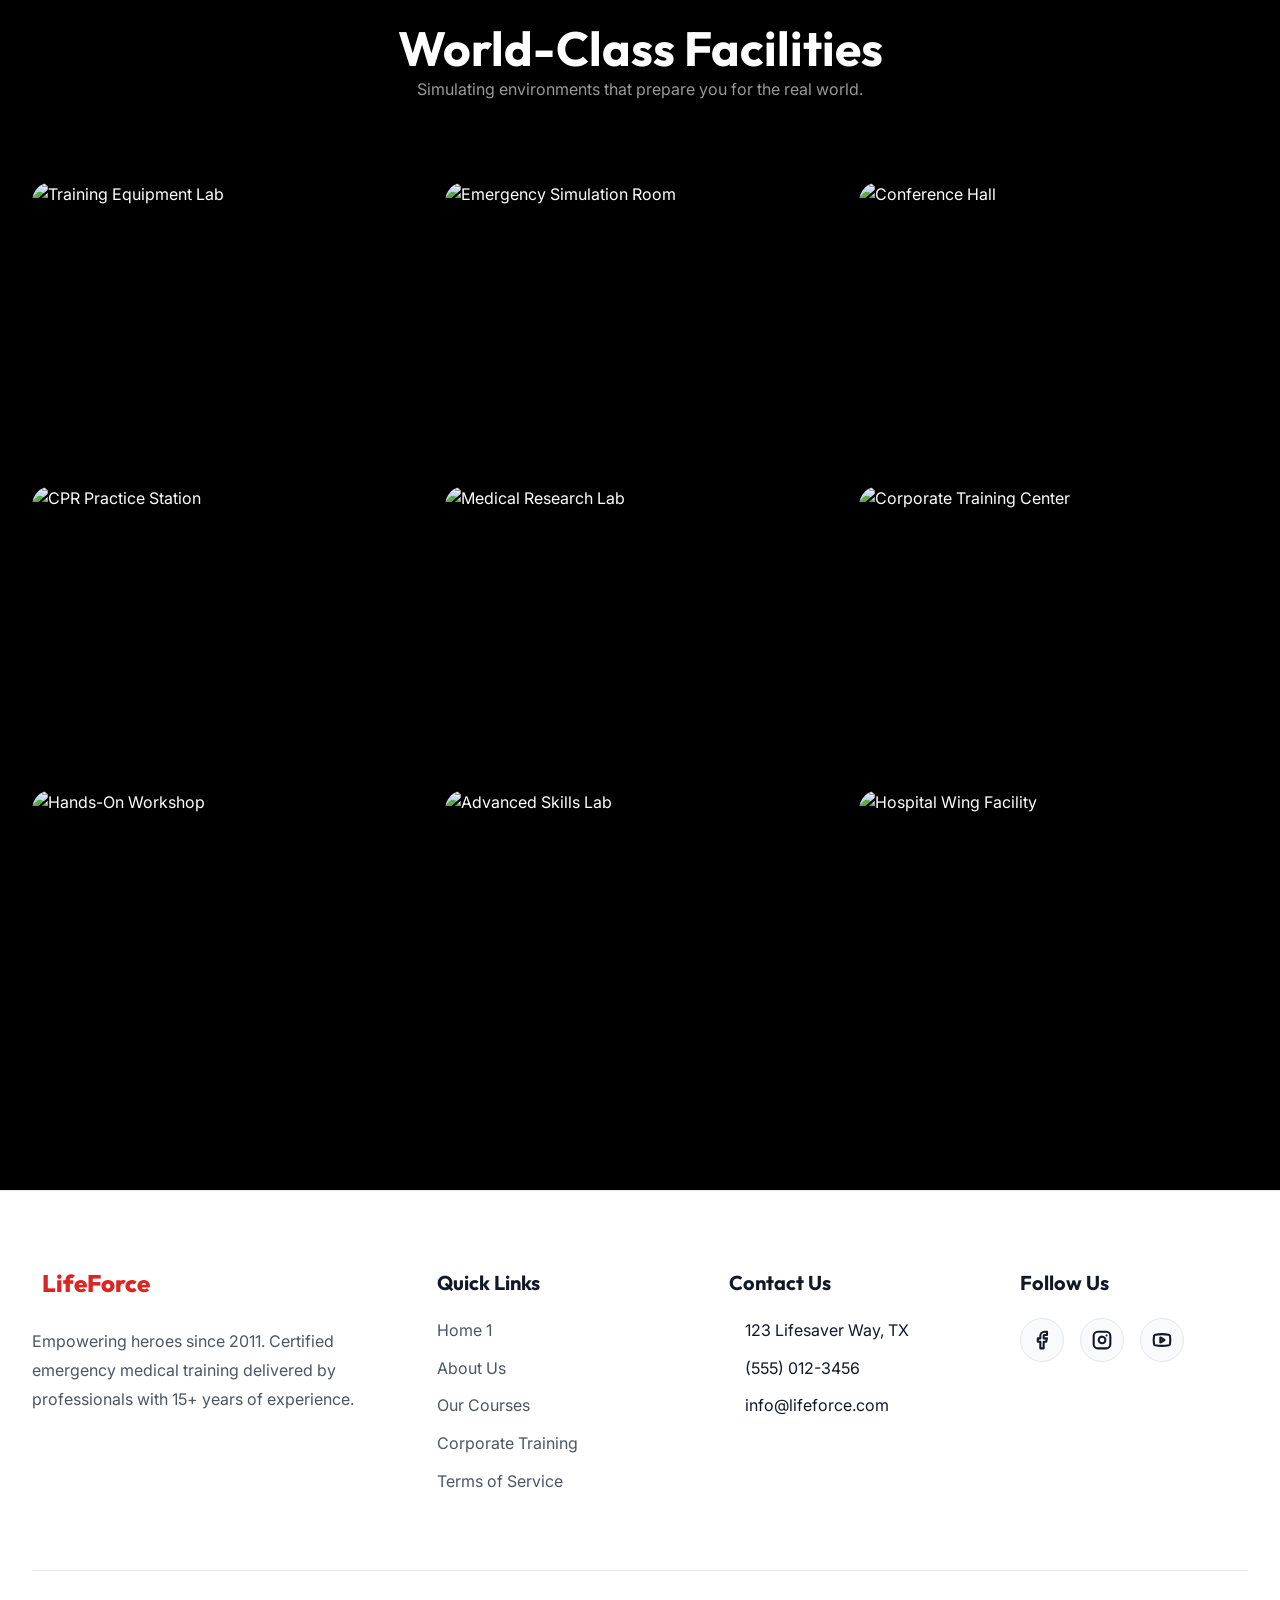
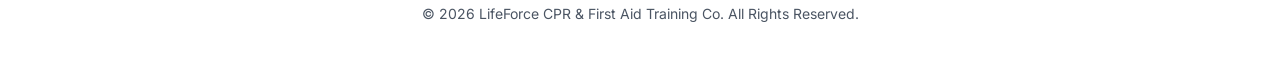
==== commit 8cdcc6d8: "rechanges" ====
--- a/about.html
+++ b/about.html
@@ -59,11 +59,14 @@
                 </ul>
             </nav>
             <div class="header-ctas">
-                <button class="icon-btn" id="theme-toggle"><i data-lucide="sun" id="sun-icon"></i><i data-lucide="moon"
-                        id="moon-icon" style="display:none;"></i></button>
-                <button class="icon-btn" id="rtl-toggle"><i data-lucide="languages"></i></button>
-                <a href="login.html" class="btn btn-secondary">Login</a>
-                <a href="signup.html" class="btn btn-primary">Sign Up</a>
+                <button class="icon-btn theme-toggle desktop-only-toggle" title="Toggle Theme">
+                    <i data-lucide="sun" class="sun-icon"></i>
+                    <i data-lucide="moon" class="moon-icon" style="display:none;"></i>
+                </button>
+                <button class="rtl-btn rtl-toggle desktop-only-toggle" title="Toggle RTL">
+                    <span>RTL</span>
+                </button>
+                <a href="login.html" class="btn btn-primary">Login</a>
                 <button class="mobile-nav-toggle" id="mobile-nav-toggle">
                     <i data-lucide="menu"></i>
                 </button>
@@ -85,9 +88,17 @@
                     <li><a href="contact.html">Contact</a></li>
                     <li><a href="dashboard.html">Dashboard</a></li>
                 </ul>
+                <div class="menu-utilities mobile-only-toggle">
+                    <button class="icon-btn theme-toggle" title="Toggle Theme">
+                        <i data-lucide="sun" class="sun-icon"></i>
+                        <i data-lucide="moon" class="moon-icon" style="display:none;"></i>
+                    </button>
+                    <button class="rtl-btn rtl-toggle" title="Toggle RTL">
+                        <span>RTL</span>
+                    </button>
+                </div>
                 <div class="mobile-ctas">
-                    <a href="login.html" class="btn btn-secondary">Login</a>
-                    <a href="signup.html" class="btn btn-primary">Sign Up</a>
+                    <a href="login.html" class="btn btn-primary">Login</a>
                 </div>
             </div>
         </div>
--- a/style.css
+++ b/style.css
@@ -3,19 +3,19 @@
 :root {
     --primary: #DC2626; /* Emergency Red */
     --primary-hover: #B91C1C;
-    --secondary: #1F2937; /* Dark Grey */
+    --secondary: #0a0a0a; /* Neutral Black-Grey */
     --accent: #2563EB; /* Blue */
     --bg-light: #F9FAFB;
-    --bg-dark: #111827;
+    --bg-dark: #000000;
     --card-light: #FFFFFF;
-    --card-dark: #1F2937;
+    --card-dark: #09090b;
     --text-primary-light: #111827;
     --text-primary-dark: #F9FAFB;
     --text-secondary-light: #4B5563;
     --text-secondary-dark: #9CA3AF;
     --border-light: #E5E7EB;
     --glass: rgba(255, 255, 255, 0.7);
-    --glass-dark: rgba(17, 24, 39, 0.8);
+    --glass-dark: rgba(9, 9, 11, 0.85);
     --transition-fast: 0.2s cubic-bezier(0.4, 0, 0.2, 1);
     --transition-slow: 0.5s cubic-bezier(0.4, 0, 0.2, 1);
     --shadow: 0 4px 6px -1px rgba(0, 0, 0, 0.1), 0 2px 4px -1px rgba(0, 0, 0, 0.06);
@@ -34,10 +34,10 @@
 body.dark-mode {
     --text-primary: #F9FAFB;
     --text-secondary: #9CA3AF;
-    --bg-page: #111827;
-    --bg-card: #1F2937;
-    --border: #374151;
-    --hero-overlay: rgba(0, 0, 0, 0.7);
+    --bg-page: #000000;
+    --bg-card: #09090b;
+    --border: #1f2937;
+    --hero-overlay: rgba(0, 0, 0, 0.85);
     --hero-text: #F9FAFB;
 }
 
@@ -81,7 +81,14 @@
 h1, h2, h3, h4, h5, h6 {
     font-family: 'Outfit', sans-serif;
     font-weight: 700;
-    line-height: 1.2;
+    line-height: 1.15;
+}
+
+h1 { font-size: clamp(2.25rem, 8vw, 4.5rem); }
+h2 { font-size: clamp(1.85rem, 6vw, 3.5rem); }
+
+.cta-heading {
+    font-size: clamp(2rem, 10vw, 4rem) !important;
 }
 
 /* --- Layout Utils --- */
@@ -210,6 +217,7 @@
     .logo { font-size: 1rem; }
     .header-ctas { gap: 0.4rem; }
     header .container { padding: 0 0.75rem; }
+    .rtl-btn { padding: 0.35rem 0.7rem; font-size: 0.7rem; min-width: 45px; }
 }
 
 @media (min-width: 1024px) {
@@ -260,7 +268,7 @@
 }
 
 .btn {
-    padding: 0.6rem 1.5rem;
+    padding: 0 1.5rem;
     border-radius: 12px;
     font-weight: 700;
     cursor: pointer;
@@ -273,6 +281,7 @@
     border: none;
     outline: none;
     white-space: nowrap;
+    height: 44px; /* Consistent Height */
 }
 
 .btn-primary {
@@ -323,20 +332,80 @@
     border: none;
     cursor: pointer;
     color: inherit;
-    padding: 0.5rem;
+    padding: 0;
     border-radius: 50%;
     display: flex;
     align-items: center;
     justify-content: center;
-    transition: background-color var(--transition-fast);
+    transition: background-color var(--transition-fast), transform var(--transition-fast);
+    width: 44px; /* Consistent Width/Height for circular icons */
+    height: 44px;
 }
 
 .icon-btn:hover {
     background: var(--border-light);
+    transform: scale(1.1);
+}
+
+.rtl-btn {
+    background: var(--bg-page);
+    color: var(--text-primary);
+    border: 1.5px solid var(--border);
+    padding: 0 1rem;
+    border-radius: 12px;
+    font-size: 0.8rem;
+    font-weight: 800;
+    cursor: pointer;
+    transition: all 0.3s cubic-bezier(0.4, 0, 0.2, 1);
+    display: flex;
+    align-items: center;
+    justify-content: center;
+    text-transform: uppercase;
+    letter-spacing: 0.5px;
+    line-height: 1;
+    min-width: 60px;
+    height: 44px; /* Consistent Height */
+    flex-shrink: 0;
+}
+
+.rtl-btn:hover {
+    background: var(--primary);
+    color: white;
+    border-color: var(--primary);
+    transform: translateY(-2px);
+    box-shadow: 0 4px 12px rgba(220, 38, 38, 0.2);
+}
+
+body.rtl .rtl-btn {
+    background: var(--primary);
+    color: white;
+    border-color: var(--primary);
 }
 
 body.dark-mode .icon-btn:hover {
     background: var(--border-dark);
+}
+
+.partner-logo {
+    max-height: 80px; /* Increased Size */
+    width: auto;
+    object-fit: contain;
+    filter: grayscale(1) brightness(0.8);
+    opacity: 1; /* Full Opacity */
+    transition: all 0.4s cubic-bezier(0.4, 0, 0.2, 1);
+}
+
+.partner-logo:hover {
+    filter: grayscale(0) brightness(1);
+    transform: scale(1.15);
+}
+
+body.dark-mode .partner-logo {
+    filter: grayscale(1) invert(1) brightness(1.2) contrast(1.2);
+}
+
+body.dark-mode .partner-logo:hover {
+    filter: grayscale(0) invert(0) brightness(1);
 }
 
 /* Animations Logic classes */
@@ -1001,6 +1070,10 @@
         display: none;
     }
 
+    .mobile-only-toggle {
+        display: none !important;
+    }
+
     .mobile-nav-toggle {
         display: flex;
         order: 3;
@@ -1276,13 +1349,16 @@
         padding: 60px 0 !important;
     }
 
-    .btn {
-        padding: 0.75rem 1.5rem !important;
-        font-size: 1rem !important;
-        width: auto !important;
-        max-width: 100%;
-        margin: 0 auto;
-    }
+     .btn {
+         height: 48px !important;
+         padding: 0 1.5rem !important;
+         font-size: 1rem !important;
+         width: auto !important;
+         max-width: 100%;
+         margin: 0 auto;
+     }
+     .rtl-btn { height: 48px !important; padding: 0 1rem !important; }
+     .icon-btn { width: 48px !important; height: 48px !important; padding: 0 !important; }
 }
 
 @media (max-width: 480px) {
@@ -1325,3 +1401,45 @@
         text-align: left !important;
     }
 }
+
+/* --- Header Toggle Visibility Refinements --- */
+@media (min-width: 901px) {
+    .mobile-only-toggle {
+        display: none !important;
+    }
+}
+
+@media (max-width: 900px) {
+    .desktop-only-toggle {
+        display: none !important;
+    }
+    
+    .mobile-only-toggle {
+        display: flex !important;
+    }
+    
+    .menu-utilities {
+        margin-top: 1rem;
+        margin-bottom: 2rem;
+        padding-top: 1.5rem;
+        border-top: 1px solid var(--border);
+        display: flex;
+        gap: 1rem;
+        width: 100%;
+        justify-content: center;
+    }
+
+    /* Standardize button sizes in menu */
+    .menu-utilities .icon-btn, 
+    .menu-utilities .rtl-btn {
+        width: 48px;
+        height: 48px;
+        border-radius: 12px;
+        background: var(--bg-page);
+        border: 1px solid var(--border);
+        display: flex;
+        align-items: center;
+        justify-content: center;
+        color: var(--text-primary);
+    }
+}
